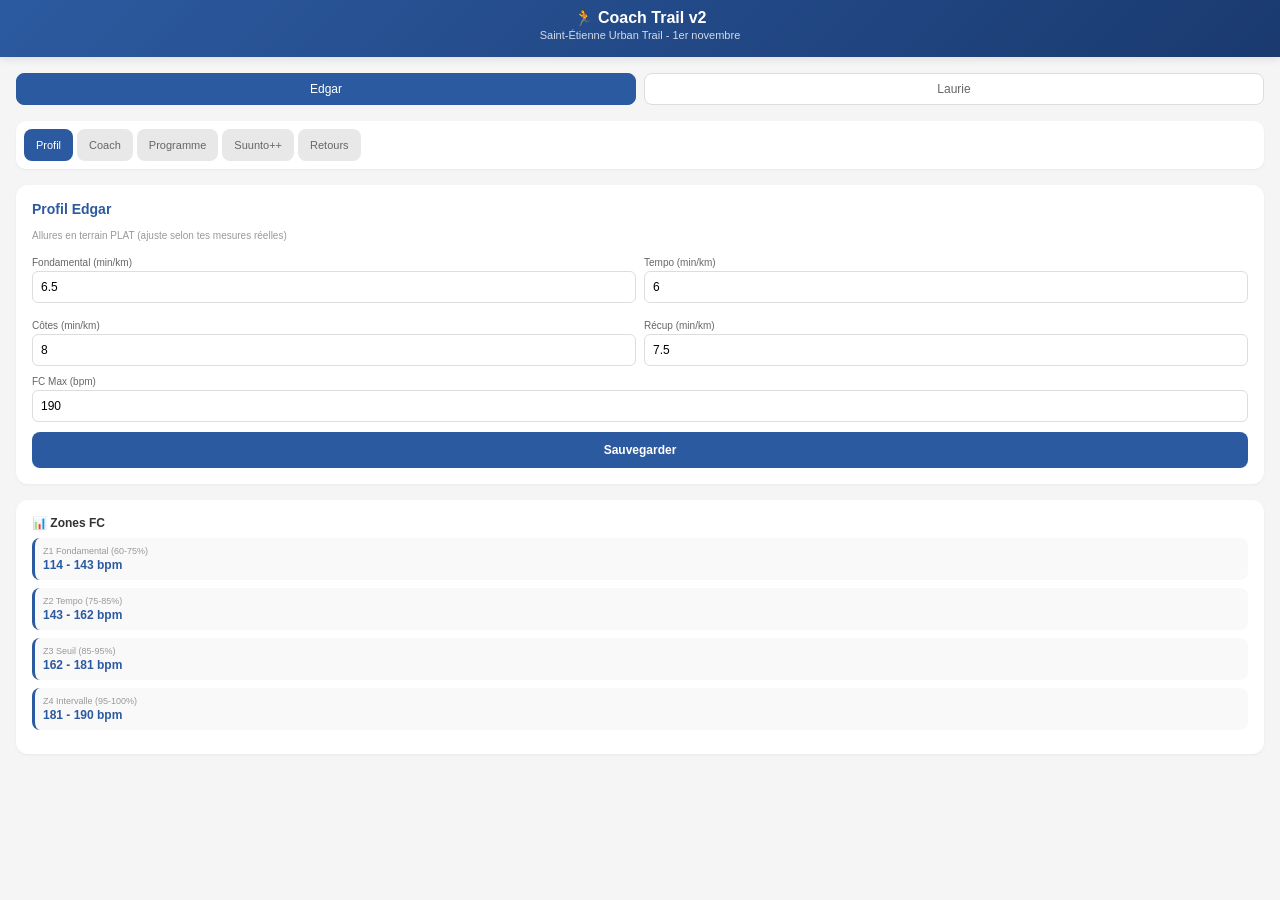
==== index.html @ 54ecd975 "Rename code to index.html" ====
<!DOCTYPE html>
<html lang="fr">
<head>
    <meta charset="UTF-8">
    <meta name="viewport" content="width=device-width, initial-scale=1.0, viewport-fit=cover, user-scalable=no">
    <meta name="apple-mobile-web-app-capable" content="yes">
    <meta name="apple-mobile-web-app-status-bar-style" content="black-translucent">
    <meta name="theme-color" content="#2c5aa0">
    <title>Coach Trail v2</title>
    <style>
        * { margin: 0; padding: 0; box-sizing: border-box; -webkit-tap-highlight-color: transparent; }
        html, body { width: 100%; height: 100vh; }
        body { 
            font-family: -apple-system, BlinkMacSystemFont, 'Segoe UI', Roboto, sans-serif;
            background: #f5f5f5;
            color: #1a1a1a;
            overflow: hidden;
            -webkit-user-select: none;
            user-select: none;
            -webkit-touch-callout: none;
            padding-top: env(safe-area-inset-top);
            padding-bottom: env(safe-area-inset-bottom);
        }

        .app-container {
            display: flex;
            flex-direction: column;
            height: 100vh;
            width: 100%;
            background: #f5f5f5;
        }

        .header {
            background: linear-gradient(135deg, #2c5aa0 0%, #1a3a70 100%);
            color: white;
            padding: 1rem;
            padding-top: calc(0.5rem + env(safe-area-inset-top));
            text-align: center;
            flex-shrink: 0;
            box-shadow: 0 2px 8px rgba(0,0,0,0.1);
        }
        .header h1 { font-size: 16px; font-weight: 600; margin-bottom: 2px; }
        .header p { font-size: 11px; opacity: 0.8; }

        .content {
            flex: 1;
            overflow-y: auto;
            -webkit-overflow-scrolling: touch;
            padding: 1rem;
            padding-bottom: 1rem;
        }

        .tabs {
            display: flex;
            gap: 4px;
            margin-bottom: 1rem;
            background: white;
            padding: 8px;
            border-radius: 10px;
            overflow-x: auto;
            -webkit-overflow-scrolling: touch;
            box-shadow: 0 1px 3px rgba(0,0,0,0.05);
        }
        .tabs::-webkit-scrollbar { display: none; }
        .tab-btn {
            flex-shrink: 0;
            padding: 6px 12px;
            border: none;
            background: #e8e8e8;
            border-radius: 8px;
            font-size: 11px;
            font-weight: 500;
            cursor: pointer;
            transition: all 0.2s;
            color: #666;
            white-space: nowrap;
            min-height: 32px;
        }
        .tab-btn.active {
            background: #2c5aa0;
            color: white;
        }

        .athlete-select {
            display: flex;
            gap: 8px;
            margin-bottom: 1rem;
        }
        .athlete-btn {
            flex: 1;
            padding: 8px;
            border: 1px solid #ddd;
            background: white;
            border-radius: 8px;
            font-size: 12px;
            font-weight: 500;
            cursor: pointer;
            color: #666;
        }
        .athlete-btn.active {
            background: #2c5aa0;
            color: white;
            border-color: #2c5aa0;
        }

        .view { display: none; }
        .view.active { display: block; }

        .card {
            background: white;
            padding: 1rem;
            border-radius: 12px;
            margin-bottom: 1rem;
            box-shadow: 0 1px 3px rgba(0,0,0,0.05);
        }
        .card h2 { font-size: 14px; font-weight: 600; margin-bottom: 0.8rem; color: #2c5aa0; }
        .card h3 { font-size: 12px; font-weight: 600; margin-bottom: 0.5rem; color: #333; }

        .form-group {
            margin-bottom: 0.6rem;
        }
        .form-group label {
            display: block;
            font-size: 10px;
            font-weight: 500;
            margin-bottom: 3px;
            color: #666;
        }
        .form-group input,
        .form-group select {
            width: 100%;
            padding: 8px;
            border: 1px solid #ddd;
            border-radius: 6px;
            font-size: 12px;
            font-family: inherit;
            -webkit-appearance: none;
            appearance: none;
        }

        .profile-grid {
            display: grid;
            grid-template-columns: 1fr 1fr;
            gap: 8px;
        }

        .btn {
            width: 100%;
            padding: 10px;
            border: none;
            border-radius: 8px;
            font-size: 12px;
            font-weight: 600;
            cursor: pointer;
            transition: all 0.2s;
            min-height: 36px;
        }
        .btn-primary {
            background: #2c5aa0;
            color: white;
        }
        .btn-secondary {
            background: white;
            color: #2c5aa0;
            border: 1px solid #ddd;
        }

        .stat-box {
            background: #f9f9f9;
            padding: 8px;
            border-radius: 8px;
            border-left: 3px solid #2c5aa0;
            margin-bottom: 8px;
        }
        .stat-label { font-size: 9px; color: #999; font-weight: 500; }
        .stat-value { font-size: 12px; color: #2c5aa0; font-weight: 600; margin-top: 2px; }

        .drop-zone {
            border: 2px dashed #2c5aa0;
            border-radius: 10px;
            padding: 1rem;
            text-align: center;
            background: #f9f9f9;
            margin-bottom: 1rem;
            cursor: pointer;
        }
        .drop-zone p { font-size: 12px; color: #666; margin: 3px 0; }

        .split-row {
            background: #f9f9f9;
            padding: 8px;
            border-radius: 6px;
            margin-bottom: 6px;
            border-left: 3px solid #2c5aa0;
            font-size: 10px;
            line-height: 1.4;
        }

        .alert {
            padding: 8px;
            border-radius: 6px;
            margin-bottom: 1rem;
            font-size: 11px;
        }
        .alert-success { background: #d4edda; color: #155724; }
        .alert-warning { background: #fff3cd; color: #856404; }
        .alert-error { background: #f8d7da; color: #721c24; }

        input[type="file"] { display: none; }

        .comparison {
            display: grid;
            grid-template-columns: 1fr 1fr;
            gap: 8px;
            margin-bottom: 1rem;
        }
        .comparison-box {
            background: #f9f9f9;
            padding: 8px;
            border-radius: 8px;
            font-size: 10px;
        }
        .comparison-label { color: #999; font-weight: 500; }
        .comparison-value { font-size: 11px; color: #2c5aa0; font-weight: 600; margin-top: 3px; }
    </style>
</head>
<body>
    <div class="app-container">
        <div class="header">
            <h1>🏃 Coach Trail v2</h1>
            <p>Saint-Étienne Urban Trail - 1er novembre</p>
        </div>

        <div class="content">
            <div class="athlete-select">
                <button class="athlete-btn active" onclick="switchAthlete('edgar')">Edgar</button>
                <button class="athlete-btn" onclick="switchAthlete('laurie')">Laurie</button>
            </div>

            <div class="tabs">
                <button class="tab-btn active" onclick="switchView('profil')">Profil</button>
                <button class="tab-btn" onclick="switchView('coach')">Coach</button>
                <button class="tab-btn" onclick="switchView('program')">Programme</button>
                <button class="tab-btn" onclick="switchView('suunto')">Suunto++</button>
                <button class="tab-btn" onclick="switchView('retours')">Retours</button>
            </div>

            <!-- PROFIL -->
            <div id="profil" class="view active">
                <div class="card">
                    <h2 id="profileTitle">Profil Edgar</h2>
                    <p style="font-size:10px; color:#999; margin-bottom:1rem;">Allures en terrain PLAT (ajuste selon tes mesures réelles)</p>
                    
                    <div class="profile-grid">
                        <div class="form-group">
                            <label>Fondamental (min/km)</label>
                            <input type="number" id="pFondamental" step="0.1" placeholder="6:30">
                        </div>
                        <div class="form-group">
                            <label>Tempo (min/km)</label>
                            <input type="number" id="pTempo" step="0.1" placeholder="6:00">
                        </div>
                        <div class="form-group">
                            <label>Côtes (min/km)</label>
                            <input type="number" id="pCotes" step="0.1" placeholder="8:00">
                        </div>
                        <div class="form-group">
                            <label>Récup (min/km)</label>
                            <input type="number" id="pRecup" step="0.1" placeholder="7:30">
                        </div>
                    </div>

                    <div id="profileLaurieExtra" style="display:none;">
                        <div class="form-group">
                            <label>Natation (km/h)</label>
                            <input type="number" id="pNatation" step="0.1" placeholder="2">
                        </div>
                    </div>

                    <div class="form-group">
                        <label>FC Max (bpm)</label>
                        <input type="number" id="pFCMax" placeholder="190">
                    </div>

                    <button class="btn btn-primary" onclick="saveProfile()">Sauvegarder</button>
                </div>

                <div class="card" id="profileStats"></div>
            </div>

            <!-- COACH -->
            <div id="coach" class="view">
                <div class="card" id="coachContent"></div>
            </div>

            <!-- PROGRAMME -->
            <div id="program" class="view">
                <div class="card">
                    <div style="display:flex; gap:8px; justify-content:space-between; align-items:center; margin-bottom:1rem;">
                        <button class="btn btn-secondary" onclick="prevWeek()" style="flex:0.3;">◀</button>
                        <div style="font-size:13px; font-weight:600; color:#2c5aa0;">Semaine <span id="weekNum">1</span></div>
                        <button class="btn btn-secondary" onclick="nextWeek()" style="flex:0.3;">▶</button>
                    </div>
                    <div id="programContent"></div>
                </div>
            </div>

            <!-- SUUNTO++ -->
            <div id="suunto" class="view">
                <div class="card">
                    <h2>📱 Analyseur Suunto++</h2>
                    
                    <div class="drop-zone" id="dropZone" onclick="document.getElementById('fileInput').click()">
                        <p><strong>📁 Glisse ton JSON Suunto</strong></p>
                        <p style="font-size:10px;">ou clique pour sélectionner</p>
                    </div>
                    <input type="file" id="fileInput" accept=".json">

                    <div id="suuntoAlert"></div>
                    <div id="suuntoResult" style="display:none;">
                        <div id="suuntoComparison"></div>
                        <div id="suuntoSplits"></div>
                        <div id="suuntoAlerts"></div>
                    </div>
                </div>
            </div>

            <!-- RETOURS -->
            <div id="retours" class="view">
                <div class="card">
                    <h2>Ajouter retour</h2>
                    
                    <div class="form-group">
                        <label>Date</label>
                        <input type="date" id="fbDate">
                    </div>

                    <div class="form-group">
                        <label>Type de séance</label>
                        <select id="fbType">
                            <option value="">Sélectionner...</option>
                            <option value="Fondamental">Fondamental</option>
                            <option value="Tempo">Tempo</option>
                            <option value="Côtes">Côtes</option>
                            <option value="Récup">Récupération</option>
                            <option value="Longue sortie">Longue sortie</option>
                            <option value="Natation">Natation</option>
                        </select>
                    </div>

                    <div class="profile-grid">
                        <div class="form-group">
                            <label>Distance (km)</label>
                            <input type="number" id="fbDistance" step="0.1">
                        </div>
                        <div class="form-group">
                            <label>Temps (min)</label>
                            <input type="number" id="fbTime">
                        </div>
                    </div>

                    <div class="profile-grid">
                        <div class="form-group">
                            <label>FC moy (bpm)</label>
                            <input type="number" id="fbFC">
                        </div>
                        <div class="form-group">
                            <label>Ressenti</label>
                            <select id="fbFeeling">
                                <option value="Excellent">Excellent</option>
                                <option value="Bon" selected>Bon</option>
                                <option value="OK">OK</option>
                                <option value="Fatigué">Fatigué</option>
                            </select>
                        </div>
                    </div>

                    <div class="form-group">
                        <label>Notes</label>
                        <input type="text" id="fbNotes" placeholder="Douleurs, observations...">
                    </div>

                    <button class="btn btn-primary" onclick="saveFeedback()">Soumettre</button>
                </div>

                <div class="card">
                    <h2>Historique</h2>
                    <div id="retoursList"></div>
                </div>
            </div>
        </div>
    </div>

    <script>
        let currentAthlete = 'edgar';
        let currentWeek = 1;
        let profiles = {
            edgar: { fondamental: 6.5, tempo: 6.0, cotes: 8.0, recup: 7.5, fcMax: 190 },
            laurie: { fondamental: 8.0, tempo: 7.5, cotes: 9.5, recup: 8.5, natation: 2, fcMax: 185 }
        };
        let suuntoData = null;
        let allFeedback = [];

        const programs = {
            edgar: {
                1: {lundi: 'Tempo + Intervalle - 10-14 km', mercredi: 'Côtes + Renfo - 900-1200m D+', jeudi: 'Récup - 8-10 km', dimanche: 'Longue sortie - 15 km'},
                2: {lundi: 'Tempo + Intervalle - 10.5 km', mercredi: 'Côtes + Renfo - 900-1300m D+', jeudi: 'Récup - 8-10 km', dimanche: 'Longue sortie - 17 km'},
                3: {lundi: 'Tempo + Intervalle - 11 km', mercredi: 'Côtes + Renfo - 1000-1400m D+', jeudi: 'Récup - 8-10 km', dimanche: 'Longue sortie - 18-19 km'},
                4: {lundi: 'Tempo Seuil - 11 km', mercredi: 'Côtes + Renfo - 1200-1500m D+', jeudi: 'Récup - 9-11 km', dimanche: 'Longue sortie - 20 km'},
                5: {lundi: 'Tempo Seuil - 11.5 km', mercredi: 'Côtes + Renfo - 1300-1600m D+', jeudi: 'Récup - 9-11 km', dimanche: 'Longue sortie - 21-22 km'},
                6: {lundi: 'Tempo Seuil - 12 km', mercredi: 'Côtes + Renfo - 1400-1700m D+', jeudi: 'Récup - 9-11 km', dimanche: '🔑 LONGUE SORTIE - 24-26 km (test nutrition)'},
                7: {lundi: 'Tempo Modéré - 11 km', mercredi: 'Côtes Courtes - 900-1100m D+', jeudi: 'Récup - 8-10 km', dimanche: 'Longue sortie - 25-26 km'},
                8: {lundi: 'Petit Tempo - 8 km', mercredi: 'Côtes Courtes - 600-800m D+', jeudi: 'OFF', vendredi: 'VOYAGE à Saint-Étienne'},
                9: {jour1: 'REPOS', jour2: 'Marche 30 min facile', jour3: 'REPOS', dimanche: '10 km facile'},
                10: {lundi: 'Petit Fartlek - 7 km', mercredi: 'Marche/vélo - 45 min', jeudi: 'OFF', dimanche: 'Longue sortie - 12-13 km'}
            },
            laurie: {
                1: {jour1: 'Endurance + Tempo - 8-9 km', jour2: 'Côtes + Renfo - 600-800m D+', jour3: 'Natation - 30-35 min', dimanche: 'Longue sortie - 12 km'},
                2: {jour1: 'Endurance + Tempo - 9 km', jour2: 'Côtes + Renfo - 700-900m D+', jour3: 'Natation - 30-35 min', dimanche: 'Longue sortie - 13-14 km'},
                3: {jour1: 'Endurance + Tempo - 9.5 km', jour2: 'Côtes + Renfo - 800-1000m D+', jour3: 'Natation - 30-35 min', dimanche: 'Longue sortie - 15 km'},
                4: {jour1: 'Endurance Soutenue - 10 km', jour2: 'Côtes + Renfo - 900-1100m D+', jour3: 'Natation - 35-40 min', dimanche: 'Longue sortie - 17 km'},
                5: {jour1: 'Tempo Modéré - 10 km', jour2: 'Côtes + Renfo - 1000-1200m D+', jour3: 'Natation - 35-40 min', dimanche: 'Longue sortie - 18-19 km'},
                6: {jour1: 'Tempo Soutenu - 10.5 km', jour2: 'Côtes + Renfo - 1100-1300m D+', jour3: 'Natation - 40 min', dimanche: '🔑 LONGUE SORTIE - 20-21 km (test nutrition)'},
                7: {jour1: 'Tempo Léger - 9 km', jour2: 'Côtes Courtes - 700-900m D+', jour3: 'Natation - 30-35 min', dimanche: 'Longue sortie - 21 km'},
                8: {jour1: 'Petit Tempo - 7 km', jour2: 'Côtes Courtes - 500-700m D+', jour3: 'OFF', vendredi: 'VOYAGE à Saint-Étienne'},
                9: {jour1: 'REPOS', jour2: 'Marche 30 min ou natation', jour3: 'REPOS', dimanche: '8 km facile'},
                10: {jour1: 'Fartlek - 6-7 km', jour2: 'Natation/marche - 35-40 min', jour3: 'OFF', dimanche: 'Longue sortie - 11-12 km'}
            }
        };

        loadProfiles();
        loadFeedback();
        setupDropZone();
        updateDisplay();

        function switchAthlete(athlete) {
            currentAthlete = athlete;
            document.querySelectorAll('.athlete-btn').forEach((btn, i) => {
                btn.classList.toggle('active', (i === 0 && athlete === 'edgar') || (i === 1 && athlete === 'laurie'));
            });
            updateDisplay();
        }

        function switchView(view) {
            document.querySelectorAll('.view').forEach(v => v.classList.remove('active'));
            document.getElementById(view).classList.add('active');
            document.querySelectorAll('.tab-btn').forEach((btn, i) => {
                const views = ['profil', 'coach', 'program', 'suunto', 'retours'];
                btn.classList.toggle('active', views[i] === view);
            });
            if (view === 'program') updateProgram();
            if (view === 'retours') loadFeedback();
        }

        function updateDisplay() {
            const profile = profiles[currentAthlete];
            document.getElementById('profileTitle').textContent = `Profil ${currentAthlete === 'edgar' ? 'Edgar' : 'Laurie'}`;
            
            document.getElementById('pFondamental').value = profile.fondamental;
            document.getElementById('pTempo').value = profile.tempo;
            document.getElementById('pCotes').value = profile.cotes;
            document.getElementById('pRecup').value = profile.recup;
            document.getElementById('pFCMax').value = profile.fcMax;
            
            if (currentAthlete === 'laurie') {
                document.getElementById('profileLaurieExtra').style.display = 'block';
                document.getElementById('pNatation').value = profile.natation;
            } else {
                document.getElementById('profileLaurieExtra').style.display = 'none';
            }

            updateProfileStats();
            updateCoachDisplay();
            currentWeek = 1;
            updateProgram();
            loadFeedback();
        }

        function updateProfileStats() {
            const p = profiles[currentAthlete];
            let html = `<h3>📊 Zones FC</h3>`;
            const fcMax = p.fcMax;
            html += `
                <div class="stat-box">
                    <div class="stat-label">Z1 Fondamental (60-75%)</div>
                    <div class="stat-value">${Math.round(fcMax*0.6)} - ${Math.round(fcMax*0.75)} bpm</div>
                </div>
                <div class="stat-box">
                    <div class="stat-label">Z2 Tempo (75-85%)</div>
                    <div class="stat-value">${Math.round(fcMax*0.75)} - ${Math.round(fcMax*0.85)} bpm</div>
                </div>
                <div class="stat-box">
                    <div class="stat-label">Z3 Seuil (85-95%)</div>
                    <div class="stat-value">${Math.round(fcMax*0.85)} - ${Math.round(fcMax*0.95)} bpm</div>
                </div>
                <div class="stat-box">
                    <div class="stat-label">Z4 Intervalle (95-100%)</div>
                    <div class="stat-value">${Math.round(fcMax*0.95)} - ${fcMax} bpm</div>
                </div>
            `;
            document.getElementById('profileStats').innerHTML = html;
        }

        function updateCoachDisplay() {
            const names = { edgar: 'Edgar', laurie: 'Laurie' };
            const objectives = {
                edgar: { short: '42 km - 1er nov', long: '60 km montagne - Été 2027' },
                laurie: { short: '20 km - 1er nov', long: '40 km - Été 2027' }
            };
            
            const obj = objectives[currentAthlete];
            let html = `
                <h2>${names[currentAthlete]}</h2>
                <div class="stat-box">
                    <div class="stat-label">Objectif court terme</div>
                    <div class="stat-value">${obj.short}</div>
                </div>
                <div class="stat-box">
                    <div class="stat-label">Objectif long terme</div>
                    <div class="stat-value">${obj.long}</div>
                </div>
            `;
            document.getElementById('coachContent').innerHTML = html;
        }

        function saveProfile() {
            const p = profiles[currentAthlete];
            p.fondamental = parseFloat(document.getElementById('pFondamental').value) || p.fondamental;
            p.tempo = parseFloat(document.getElementById('pTempo').value) || p.tempo;
            p.cotes = parseFloat(document.getElementById('pCotes').value) || p.cotes;
            p.recup = parseFloat(document.getElementById('pRecup').value) || p.recup;
            p.fcMax = parseInt(document.getElementById('pFCMax').value) || p.fcMax;
            if (currentAthlete === 'laurie') {
                p.natation = parseFloat(document.getElementById('pNatation').value) || p.natation;
            }
            
            localStorage.setItem('coach_profiles', JSON.stringify(profiles));
            updateProfileStats();
            showAlert('✅ Profil sauvegardé!');
        }

        function loadProfiles() {
            const stored = localStorage.getItem('coach_profiles');
            if (stored) {
                profiles = JSON.parse(stored);
            } else {
                localStorage.setItem('coach_profiles', JSON.stringify(profiles));
            }
        }

        function setupDropZone() {
            const dropZone = document.getElementById('dropZone');
            dropZone.addEventListener('dragover', (e) => { e.preventDefault(); dropZone.classList.add('active'); });
            dropZone.addEventListener('dragleave', () => dropZone.classList.remove('active'));
            dropZone.addEventListener('drop', (e) => {
                e.preventDefault();
                dropZone.classList.remove('active');
                if (e.dataTransfer.files.length) parseSuunto(e.dataTransfer.files[0]);
            });
            document.getElementById('fileInput').addEventListener('change', (e) => {
                if (e.target.files.length) parseSuunto(e.target.files[0]);
            });
        }

        function parseSuunto(file) {
            const reader = new FileReader();
            reader.onload = (e) => {
                try {
                    const data = JSON.parse(e.target.result);
                    const header = data.DeviceLog?.Header;
                    if (!header) throw new Error('Format invalide');
                    
                    suuntoData = {
                        date: new Date(header.DateTime).toLocaleDateString('fr-FR'),
                        distance: (header.Distance / 1000).toFixed(2),
                        ascent: header.Ascent || 0,
                        descent: header.Descent ? header.Descent.toFixed(0) : 0,
                        duration: header.Duration || 0,
                        hrAvg: header.HR?.Avg ? Math.round(header.HR.Avg) : '-',
                        hrMax: header.HR?.Max ? Math.round(header.HR.Max) : '-',
                        speedAvg: header.Speed?.Avg ? (header.Speed.Avg * 3.6).toFixed(2) : '-',
                        windows: data.DeviceLog?.Samples || []
                    };

                    displaySuuntoAnalysis();
                } catch (err) {
                    document.getElementById('suuntoAlert').innerHTML = `<div class="alert alert-error">❌ ${err.message}</div>`;
                }
            };
            reader.readAsText(file);
        }

        function displaySuuntoAnalysis() {
            const profile = profiles[currentAthlete];
            const data = suuntoData;
            
            // Comparaison réalisé vs prévu
            const realPace = (data.duration / 60) / parseFloat(data.distance);
            let compHtml = `<h3>📊 Analyse</h3><div class="comparison">
                <div class="comparison-box">
                    <div class="comparison-label">Distance</div>
                    <div class="comparison-value">${data.distance} km</div>
                </div>
                <div class="comparison-box">
                    <div class="comparison-label">D+ / D-</div>
                    <div class="comparison-value">${data.ascent}m / ${data.descent}m</div>
                </div>
                <div class="comparison-box">
                    <div class="comparison-label">Durée</div>
                    <div class="comparison-value">${Math.round(data.duration/60)} min</div>
                </div>
                <div class="comparison-box">
                    <div class="comparison-label">Allure moy</div>
                    <div class="comparison-value">${realPace.toFixed(2)}'${Math.round((realPace % 1) * 60)}</div>
                </div>
                <div class="comparison-box">
                    <div class="comparison-label">HR moy</div>
                    <div class="comparison-value">${data.hrAvg} bpm</div>
                </div>
                <div class="comparison-box">
                    <div class="comparison-label">HR max</div>
                    <div class="comparison-value">${data.hrMax} bpm</div>
                </div>
            </div>`;

            document.getElementById('suuntoComparison').innerHTML = compHtml;

            // Splits par km
            let splitsHtml = `<h3>📍 Splits par km</h3>`;
            
            // Parser les Windows (segments AutoLap)
            const windows = data.windows.filter(w => w.Window && w.Window.Type === 'Autolap');
            windows.forEach((w, idx) => {
                const win = w.Window;
                const dist = (win.Distance / 1000).toFixed(2);
                const dur = Math.round(win.Duration / 60);
                const ascent = win.Ascent || 0;
                const descent = win.Descent || 0;
                const pace = dur / parseFloat(dist);
                const hr = win.HR[0]?.Avg ? Math.round(win.HR[0].Avg) : '-';
                const speed = win.Speed[0]?.Avg ? (win.Speed[0].Avg * 3.6).toFixed(2) : '-';

                splitsHtml += `
                    <div class="split-row">
                        <strong>Km ${idx + 1}:</strong> ${dist}km | ${dur}min | ${pace.toFixed(2)}'${Math.round((pace % 1) * 60)} | D+${ascent}m | HR ${hr}bpm
                    </div>
                `;
            });

            document.getElementById('suuntoSplits').innerHTML = splitsHtml;

            // Alertes intelligentes
            let alertsHtml = `<h3>⚠️ Alertes</h3>`;
            let hasAlerts = false;

            const tempoAllure = profile.tempo;
            if (realPace > tempoAllure * 1.15) {
                alertsHtml += `<div class="alert alert-warning">📉 Allure 15%+ plus lente que Tempo prévu (${realPace.toFixed(2)} vs ${tempoAllure})</div>`;
                hasAlerts = true;
            }

            if (data.hrAvg > profile.fcMax * 0.95) {
                alertsHtml += `<div class="alert alert-warning">❤️ FC très élevée: ${data.hrAvg}bpm (zone anaérobie)</div>`;
                hasAlerts = true;
            }

            if (!hasAlerts) {
                alertsHtml += `<div class="alert alert-success">✅ Séance bien équilibrée!</div>`;
            }

            document.getElementById('suuntoAlerts').innerHTML = alertsHtml;
            document.getElementById('suuntoResult').style.display = 'block';
        }

        function updateProgram() {
            const weekData = programs[currentAthlete][currentWeek];
            document.getElementById('weekNum').textContent = currentWeek;
            let html = '';
            for (const [day, content] of Object.entries(weekData)) {
                html += `<div class="stat-box"><strong>${day}:</strong> ${content}</div>`;
            }
            document.getElementById('programContent').innerHTML = html;
        }

        function nextWeek() {
            if (currentWeek < 10) { 
                currentWeek++;
                updateProgram();
            }
        }

        function prevWeek() {
            if (currentWeek > 1) { 
                currentWeek--;
                updateProgram();
            }
        }

        function saveFeedback() {
            const date = document.getElementById('fbDate').value;
            const type = document.getElementById('fbType').value;
            const distance = document.getElementById('fbDistance').value;
            
            if (!date || !type || !distance) {
                showAlert('⚠️ Remplis Date, Type et Distance');
                return;
            }
            
            const feedback = {
                date, type, distance,
                time: document.getElementById('fbTime').value,
                fc: document.getElementById('fbFC').value,
                feeling: document.getElementById('fbFeeling').value,
                notes: document.getElementById('fbNotes').value,
                athlete: currentAthlete,
                id: Date.now()
            };
            
            allFeedback.push(feedback);
            localStorage.setItem('coach_retours', JSON.stringify(allFeedback));
            showAlert('✅ Retour sauvegardé!');
            
            document.getElementById('fbDate').value = '';
            document.getElementById('fbType').value = '';
            document.getElementById('fbDistance').value = '';
            document.getElementById('fbTime').value = '';
            document.getElementById('fbFC').value = '';
            document.getElementById('fbNotes').value = '';
            document.getElementById('fbFeeling').value = 'Bon';
            
            loadFeedback();
        }

        function loadFeedback() {
            try {
                const stored = localStorage.getItem('coach_retours');
                allFeedback = stored ? JSON.parse(stored) : [];
            } catch (e) {}
            
            const athleteFeedback = allFeedback.filter(f => f.athlete === currentAthlete).reverse();
            let html = '';
            
            athleteFeedback.forEach(fb => {
                html += `
                    <div class="stat-box">
                        <div style="display:flex; justify-content:space-between; margin-bottom:4px;">
                            <strong>${fb.date} - ${fb.type}</strong>
                            <span style="background:#e8f0ff; color:#2c5aa0; padding:2px 6px; border-radius:4px; font-size:9px; font-weight:500;">${fb.feeling}</span>
                        </div>
                        <div style="font-size:10px; color:#666;">📏 ${fb.distance}km ${fb.time ? '| ⏱️ '+fb.time+'min' : ''} ${fb.fc ? '| ❤️ '+fb.fc+'bpm' : ''}</div>
                        ${fb.notes ? `<div style="font-size:9px; color:#999; margin-top:3px;">📝 ${fb.notes}</div>` : ''}
                    </div>
                `;
            });
            
            if (athleteFeedback.length === 0) {
                html = '<p style="text-align:center; color:#999; font-size:11px;">Aucun retour</p>';
            }
            
            document.getElementById('retoursList').innerHTML = html;
        }

        function showAlert(msg) {
            const div = document.createElement('div');
            div.innerHTML = msg;
            div.style.cssText = 'position:fixed; top:50%; left:50%; transform:translate(-50%,-50%); background:#2c5aa0; color:white; padding:1rem; border-radius:10px; z-index:9999; font-size:12px';
            document.body.appendChild(div);
            setTimeout(() => div.remove(), 2000);
        }
    </script>
</body>
</html>
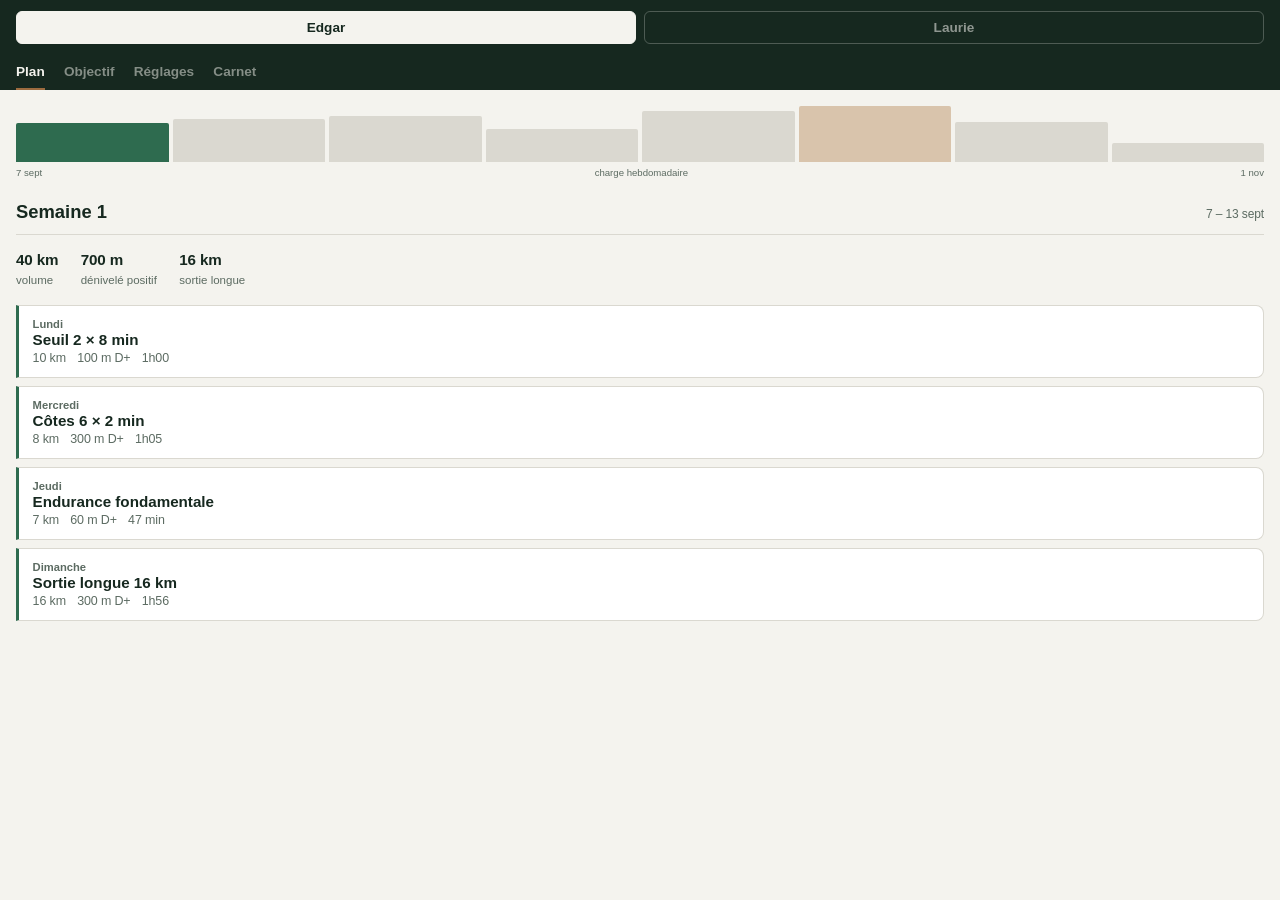
==== commit 3e207ee0: "Create index.html" ====
--- a/index.html
+++ b/index.html
@@ -1,772 +1,757 @@
 <!DOCTYPE html>
 <html lang="fr">
 <head>
-    <meta charset="UTF-8">
-    <meta name="viewport" content="width=device-width, initial-scale=1.0, viewport-fit=cover, user-scalable=no">
-    <meta name="apple-mobile-web-app-capable" content="yes">
-    <meta name="apple-mobile-web-app-status-bar-style" content="black-translucent">
-    <meta name="theme-color" content="#2c5aa0">
-    <title>Coach Trail v2</title>
-    <style>
-        * { margin: 0; padding: 0; box-sizing: border-box; -webkit-tap-highlight-color: transparent; }
-        html, body { width: 100%; height: 100vh; }
-        body { 
-            font-family: -apple-system, BlinkMacSystemFont, 'Segoe UI', Roboto, sans-serif;
-            background: #f5f5f5;
-            color: #1a1a1a;
-            overflow: hidden;
-            -webkit-user-select: none;
-            user-select: none;
-            -webkit-touch-callout: none;
-            padding-top: env(safe-area-inset-top);
-            padding-bottom: env(safe-area-inset-bottom);
-        }
-
-        .app-container {
-            display: flex;
-            flex-direction: column;
-            height: 100vh;
-            width: 100%;
-            background: #f5f5f5;
-        }
-
-        .header {
-            background: linear-gradient(135deg, #2c5aa0 0%, #1a3a70 100%);
-            color: white;
-            padding: 1rem;
-            padding-top: calc(0.5rem + env(safe-area-inset-top));
-            text-align: center;
-            flex-shrink: 0;
-            box-shadow: 0 2px 8px rgba(0,0,0,0.1);
-        }
-        .header h1 { font-size: 16px; font-weight: 600; margin-bottom: 2px; }
-        .header p { font-size: 11px; opacity: 0.8; }
-
-        .content {
-            flex: 1;
-            overflow-y: auto;
-            -webkit-overflow-scrolling: touch;
-            padding: 1rem;
-            padding-bottom: 1rem;
-        }
-
-        .tabs {
-            display: flex;
-            gap: 4px;
-            margin-bottom: 1rem;
-            background: white;
-            padding: 8px;
-            border-radius: 10px;
-            overflow-x: auto;
-            -webkit-overflow-scrolling: touch;
-            box-shadow: 0 1px 3px rgba(0,0,0,0.05);
-        }
-        .tabs::-webkit-scrollbar { display: none; }
-        .tab-btn {
-            flex-shrink: 0;
-            padding: 6px 12px;
-            border: none;
-            background: #e8e8e8;
-            border-radius: 8px;
-            font-size: 11px;
-            font-weight: 500;
-            cursor: pointer;
-            transition: all 0.2s;
-            color: #666;
-            white-space: nowrap;
-            min-height: 32px;
-        }
-        .tab-btn.active {
-            background: #2c5aa0;
-            color: white;
-        }
-
-        .athlete-select {
-            display: flex;
-            gap: 8px;
-            margin-bottom: 1rem;
-        }
-        .athlete-btn {
-            flex: 1;
-            padding: 8px;
-            border: 1px solid #ddd;
-            background: white;
-            border-radius: 8px;
-            font-size: 12px;
-            font-weight: 500;
-            cursor: pointer;
-            color: #666;
-        }
-        .athlete-btn.active {
-            background: #2c5aa0;
-            color: white;
-            border-color: #2c5aa0;
-        }
-
-        .view { display: none; }
-        .view.active { display: block; }
-
-        .card {
-            background: white;
-            padding: 1rem;
-            border-radius: 12px;
-            margin-bottom: 1rem;
-            box-shadow: 0 1px 3px rgba(0,0,0,0.05);
-        }
-        .card h2 { font-size: 14px; font-weight: 600; margin-bottom: 0.8rem; color: #2c5aa0; }
-        .card h3 { font-size: 12px; font-weight: 600; margin-bottom: 0.5rem; color: #333; }
-
-        .form-group {
-            margin-bottom: 0.6rem;
-        }
-        .form-group label {
-            display: block;
-            font-size: 10px;
-            font-weight: 500;
-            margin-bottom: 3px;
-            color: #666;
-        }
-        .form-group input,
-        .form-group select {
-            width: 100%;
-            padding: 8px;
-            border: 1px solid #ddd;
-            border-radius: 6px;
-            font-size: 12px;
-            font-family: inherit;
-            -webkit-appearance: none;
-            appearance: none;
-        }
-
-        .profile-grid {
-            display: grid;
-            grid-template-columns: 1fr 1fr;
-            gap: 8px;
-        }
-
-        .btn {
-            width: 100%;
-            padding: 10px;
-            border: none;
-            border-radius: 8px;
-            font-size: 12px;
-            font-weight: 600;
-            cursor: pointer;
-            transition: all 0.2s;
-            min-height: 36px;
-        }
-        .btn-primary {
-            background: #2c5aa0;
-            color: white;
-        }
-        .btn-secondary {
-            background: white;
-            color: #2c5aa0;
-            border: 1px solid #ddd;
-        }
-
-        .stat-box {
-            background: #f9f9f9;
-            padding: 8px;
-            border-radius: 8px;
-            border-left: 3px solid #2c5aa0;
-            margin-bottom: 8px;
-        }
-        .stat-label { font-size: 9px; color: #999; font-weight: 500; }
-        .stat-value { font-size: 12px; color: #2c5aa0; font-weight: 600; margin-top: 2px; }
-
-        .drop-zone {
-            border: 2px dashed #2c5aa0;
-            border-radius: 10px;
-            padding: 1rem;
-            text-align: center;
-            background: #f9f9f9;
-            margin-bottom: 1rem;
-            cursor: pointer;
-        }
-        .drop-zone p { font-size: 12px; color: #666; margin: 3px 0; }
-
-        .split-row {
-            background: #f9f9f9;
-            padding: 8px;
-            border-radius: 6px;
-            margin-bottom: 6px;
-            border-left: 3px solid #2c5aa0;
-            font-size: 10px;
-            line-height: 1.4;
-        }
-
-        .alert {
-            padding: 8px;
-            border-radius: 6px;
-            margin-bottom: 1rem;
-            font-size: 11px;
-        }
-        .alert-success { background: #d4edda; color: #155724; }
-        .alert-warning { background: #fff3cd; color: #856404; }
-        .alert-error { background: #f8d7da; color: #721c24; }
-
-        input[type="file"] { display: none; }
-
-        .comparison {
-            display: grid;
-            grid-template-columns: 1fr 1fr;
-            gap: 8px;
-            margin-bottom: 1rem;
-        }
-        .comparison-box {
-            background: #f9f9f9;
-            padding: 8px;
-            border-radius: 8px;
-            font-size: 10px;
-        }
-        .comparison-label { color: #999; font-weight: 500; }
-        .comparison-value { font-size: 11px; color: #2c5aa0; font-weight: 600; margin-top: 3px; }
-    </style>
+<meta charset="UTF-8">
+<meta name="viewport" content="width=device-width, initial-scale=1.0, viewport-fit=cover">
+<meta name="apple-mobile-web-app-capable" content="yes">
+<meta name="apple-mobile-web-app-status-bar-style" content="black-translucent">
+<meta name="theme-color" content="#16281F">
+<title>Coach Trail</title>
+<style>
+:root{
+  --paper:#F4F3EE;
+  --ink:#16281F;
+  --ink-soft:#5C6B62;
+  --sapin:#2E6B4F;
+  --bistre:#9C6B3F;
+  --alerte:#B03A2E;
+  --rule:#DAD8D0;
+}
+*{margin:0;padding:0;box-sizing:border-box;-webkit-tap-highlight-color:transparent}
+html,body{height:100%}
+body{
+  font-family:-apple-system,BlinkMacSystemFont,"Segoe UI",Roboto,sans-serif;
+  background:var(--paper);color:var(--ink);
+  font-size:16px;line-height:1.5;
+  overflow:hidden;
+  -webkit-font-smoothing:antialiased;
+}
+.num{font-variant-numeric:tabular-nums;letter-spacing:-0.01em}
+
+.shell{display:flex;flex-direction:column;height:100vh}
+
+header{
+  background:var(--ink);color:var(--paper);
+  padding:calc(0.7rem + env(safe-area-inset-top)) 1rem 0.7rem;
+  flex-shrink:0;
+}
+.who{display:flex;gap:0.5rem}
+.who button{
+  flex:1;padding:0.5rem;border:1px solid rgba(244,243,238,.25);
+  background:none;color:rgba(244,243,238,.55);
+  border-radius:6px;font-size:0.85rem;font-weight:600;
+  font-family:inherit;cursor:pointer;
+}
+.who button[aria-pressed="true"]{background:var(--paper);color:var(--ink);border-color:var(--paper)}
+
+nav{
+  display:flex;gap:1.2rem;padding:0 1rem;
+  background:var(--ink);flex-shrink:0;
+}
+nav button{
+  background:none;border:none;font-family:inherit;cursor:pointer;
+  color:rgba(244,243,238,.5);font-size:0.85rem;font-weight:600;
+  padding:0.55rem 0;border-bottom:2px solid transparent;
+}
+nav button[aria-selected="true"]{color:var(--paper);border-bottom-color:var(--bistre)}
+
+main{flex:1;overflow-y:auto;-webkit-overflow-scrolling:touch;padding:1rem 1rem 3rem}
+.panel{display:none}
+.panel.on{display:block}
+
+.charge{margin-bottom:1.1rem}
+.charge-bars{display:flex;align-items:flex-end;gap:4px;height:56px}
+.charge-bars button{
+  flex:1;background:var(--rule);border:none;border-radius:2px 2px 0 0;
+  cursor:pointer;padding:0;font-family:inherit;
+}
+.charge-bars button.peak{background:#D9C4AC}
+.charge-bars button[aria-current="true"]{background:var(--sapin)}
+.charge-bars button[aria-current="true"].peak{background:var(--bistre)}
+.charge-scale{
+  display:flex;justify-content:space-between;
+  font-size:0.6rem;color:var(--ink-soft);margin-top:4px;
+}
+
+.weekhead{
+  display:flex;justify-content:space-between;align-items:baseline;
+  border-bottom:1px solid var(--rule);padding-bottom:0.5rem;margin-bottom:0.9rem;
+}
+.weekhead h2{font-size:1.15rem;font-weight:700}
+.weekhead .dates{font-size:0.75rem;color:var(--ink-soft)}
+.weektotal{
+  display:flex;gap:1.4rem;font-size:0.72rem;color:var(--ink-soft);
+  margin-bottom:1rem;
+}
+.weektotal b{color:var(--ink);font-size:0.95rem;font-weight:700;display:block}
+
+.tag{
+  display:inline-block;font-size:0.65rem;font-weight:700;
+  padding:2px 7px;border-radius:3px;margin-bottom:0.6rem;
+}
+.tag.light{background:#E4E8E3;color:var(--sapin)}
+.tag.peak{background:#F0E2D2;color:var(--bistre)}
+.tag.race{background:#F5DDD9;color:var(--alerte)}
+
+.session{
+  width:100%;text-align:left;background:#fff;border:1px solid var(--rule);
+  border-left:3px solid var(--sapin);border-radius:0 8px 8px 0;
+  padding:0.75rem 0.85rem;margin-bottom:0.5rem;
+  font-family:inherit;cursor:pointer;display:block;color:inherit;
+}
+.session:active{background:#F7F9F7}
+.session.key{border-left-color:var(--bistre)}
+.session.race{border-left-color:var(--alerte)}
+.session .day{font-size:0.7rem;color:var(--ink-soft);font-weight:600}
+.session .title{font-size:0.95rem;font-weight:700;margin:1px 0 3px}
+.session .meta{font-size:0.78rem;color:var(--ink-soft)}
+.session .meta span{margin-right:0.7rem}
+
+.sheet{
+  position:fixed;inset:0;background:rgba(22,40,31,.5);
+  display:none;align-items:flex-end;z-index:50;
+}
+.sheet.on{display:flex}
+.sheet-in{
+  background:var(--paper);width:100%;max-height:88vh;overflow-y:auto;
+  border-radius:14px 14px 0 0;padding:1.1rem 1.1rem calc(2rem + env(safe-area-inset-bottom));
+}
+.sheet-top{display:flex;justify-content:space-between;align-items:flex-start;gap:1rem;margin-bottom:0.9rem}
+.sheet-top h3{font-size:1.2rem;font-weight:700;line-height:1.25}
+.sheet-top .sub{font-size:0.75rem;color:var(--ink-soft);margin-top:2px}
+.sheet-top button{
+  background:none;border:none;font-size:1.5rem;line-height:1;
+  color:var(--ink-soft);cursor:pointer;font-family:inherit;
+}
+.figs{display:grid;grid-template-columns:repeat(3,1fr);gap:1px;background:var(--rule);border:1px solid var(--rule);border-radius:8px;overflow:hidden;margin-bottom:0.9rem}
+.fig{background:#fff;padding:0.6rem 0.5rem;text-align:center}
+.fig b{display:block;font-size:1.1rem;font-weight:700}
+.fig span{font-size:0.65rem;color:var(--ink-soft)}
+.block{margin-bottom:0.8rem}
+.block h4{font-size:0.7rem;color:var(--ink-soft);font-weight:700;margin-bottom:0.25rem}
+.block p{font-size:0.9rem}
+.block ul{list-style:none;font-size:0.9rem}
+.block li{padding-left:0.9rem;position:relative;margin-bottom:0.15rem}
+.block li::before{content:"";position:absolute;left:0;top:0.65em;width:5px;height:1px;background:var(--bistre)}
+.warn{background:#F7EDE8;border-left:3px solid var(--alerte);padding:0.6rem 0.7rem;border-radius:0 6px 6px 0;font-size:0.85rem}
+
+.scen{border:1px solid var(--rule);background:#fff;border-radius:8px;padding:0.8rem;margin-bottom:0.6rem}
+.scen.pick{border-color:var(--sapin);border-width:2px}
+.scen-top{display:flex;justify-content:space-between;align-items:baseline;margin-bottom:0.25rem}
+.scen-top b{font-size:0.9rem}
+.scen-top .t{font-size:1.25rem;font-weight:700}
+.scen p{font-size:0.78rem;color:var(--ink-soft)}
+
+.chk{border-left:2px solid var(--rule);padding-left:0.9rem;margin-left:0.3rem}
+.chk-item{position:relative;padding-bottom:1rem}
+.chk-item::before{content:"";position:absolute;left:calc(-0.9rem - 5px);top:0.45em;width:8px;height:8px;border-radius:50%;background:var(--bistre)}
+.chk-item b{font-size:0.9rem}
+.chk-item p{font-size:0.8rem;color:var(--ink-soft)}
+
+label{display:block;font-size:0.7rem;color:var(--ink-soft);font-weight:600;margin-bottom:3px}
+input,select{
+  width:100%;padding:0.5rem;border:1px solid var(--rule);border-radius:6px;
+  font-size:1rem;font-family:inherit;background:#fff;color:var(--ink);
+  margin-bottom:0.6rem;-webkit-appearance:none;
+}
+.pair{display:grid;grid-template-columns:1fr 1fr;gap:0.6rem}
+button.act{
+  width:100%;padding:0.7rem;border:none;border-radius:6px;
+  background:var(--sapin);color:var(--paper);font-size:0.9rem;font-weight:700;
+  font-family:inherit;cursor:pointer;
+}
+.zrow{display:flex;justify-content:space-between;padding:0.4rem 0;border-bottom:1px solid var(--rule);font-size:0.85rem}
+.zrow span{color:var(--ink-soft)}
+h3.sec{font-size:0.95rem;font-weight:700;margin:1.2rem 0 0.6rem}
+.log{background:#fff;border:1px solid var(--rule);border-radius:6px;padding:0.6rem;margin-bottom:0.4rem;font-size:0.85rem}
+.log .meta{font-size:0.75rem;color:var(--ink-soft);margin-top:2px}
+.empty{font-size:0.85rem;color:var(--ink-soft);padding:1rem 0;text-align:center}
+.drop{
+  width:100%;display:block;text-align:left;background:#fff;
+  border:1px dashed var(--sapin);border-radius:8px;
+  padding:1rem;font-family:inherit;color:inherit;cursor:pointer;margin-bottom:1rem;
+}
+.drop.over{background:#EDF3EF}
+.drop b{display:block;font-size:0.95rem;font-weight:700}
+.drop span{font-size:0.78rem;color:var(--ink-soft)}
+.split{display:grid;grid-template-columns:2.2rem 1fr auto;gap:0.6rem;align-items:center;padding:0.35rem 0;border-bottom:1px solid var(--rule);font-size:0.82rem}
+.split .kmno{color:var(--ink-soft);font-size:0.75rem}
+.split .bar{height:6px;background:var(--rule);border-radius:3px;overflow:hidden}
+.split .bar i{display:block;height:100%;background:var(--sapin)}
+.split .bar i.slow{background:var(--bistre)}
+.split .val{text-align:right;white-space:nowrap}
+.split .val em{font-style:normal;color:var(--ink-soft);font-size:0.72rem;margin-left:0.4rem}
+.cmp{display:grid;grid-template-columns:1fr auto auto;gap:0.6rem;padding:0.4rem 0;border-bottom:1px solid var(--rule);font-size:0.85rem}
+.cmp span{color:var(--ink-soft)}
+.cmp .ok{color:var(--sapin);font-weight:700}
+.cmp .off{color:var(--bistre);font-weight:700}
+.opt{
+  display:block;text-align:left;background:#fff;border:1px solid var(--rule);
+  border-radius:8px;padding:0.6rem;font-family:inherit;color:inherit;cursor:pointer;
+  margin-bottom:0.6rem;
+}
+.opt.on{border-color:var(--sapin);border-width:2px;padding:calc(0.6rem - 1px)}
+.opt b{display:block;font-size:0.9rem;font-weight:700}
+.opt span{font-size:0.72rem;color:var(--ink-soft)}
+.toast{
+  position:fixed;bottom:calc(1.5rem + env(safe-area-inset-bottom));left:50%;
+  transform:translateX(-50%);background:var(--ink);color:var(--paper);
+  padding:0.6rem 1.1rem;border-radius:6px;font-size:0.85rem;z-index:99;
+}
+:focus-visible{outline:2px solid var(--bistre);outline-offset:2px}
+</style>
 </head>
 <body>
-    <div class="app-container">
-        <div class="header">
-            <h1>🏃 Coach Trail v2</h1>
-            <p>Saint-Étienne Urban Trail - 1er novembre</p>
-        </div>
-
-        <div class="content">
-            <div class="athlete-select">
-                <button class="athlete-btn active" onclick="switchAthlete('edgar')">Edgar</button>
-                <button class="athlete-btn" onclick="switchAthlete('laurie')">Laurie</button>
-            </div>
-
-            <div class="tabs">
-                <button class="tab-btn active" onclick="switchView('profil')">Profil</button>
-                <button class="tab-btn" onclick="switchView('coach')">Coach</button>
-                <button class="tab-btn" onclick="switchView('program')">Programme</button>
-                <button class="tab-btn" onclick="switchView('suunto')">Suunto++</button>
-                <button class="tab-btn" onclick="switchView('retours')">Retours</button>
-            </div>
-
-            <!-- PROFIL -->
-            <div id="profil" class="view active">
-                <div class="card">
-                    <h2 id="profileTitle">Profil Edgar</h2>
-                    <p style="font-size:10px; color:#999; margin-bottom:1rem;">Allures en terrain PLAT (ajuste selon tes mesures réelles)</p>
-                    
-                    <div class="profile-grid">
-                        <div class="form-group">
-                            <label>Fondamental (min/km)</label>
-                            <input type="number" id="pFondamental" step="0.1" placeholder="6:30">
-                        </div>
-                        <div class="form-group">
-                            <label>Tempo (min/km)</label>
-                            <input type="number" id="pTempo" step="0.1" placeholder="6:00">
-                        </div>
-                        <div class="form-group">
-                            <label>Côtes (min/km)</label>
-                            <input type="number" id="pCotes" step="0.1" placeholder="8:00">
-                        </div>
-                        <div class="form-group">
-                            <label>Récup (min/km)</label>
-                            <input type="number" id="pRecup" step="0.1" placeholder="7:30">
-                        </div>
-                    </div>
-
-                    <div id="profileLaurieExtra" style="display:none;">
-                        <div class="form-group">
-                            <label>Natation (km/h)</label>
-                            <input type="number" id="pNatation" step="0.1" placeholder="2">
-                        </div>
-                    </div>
-
-                    <div class="form-group">
-                        <label>FC Max (bpm)</label>
-                        <input type="number" id="pFCMax" placeholder="190">
-                    </div>
-
-                    <button class="btn btn-primary" onclick="saveProfile()">Sauvegarder</button>
-                </div>
-
-                <div class="card" id="profileStats"></div>
-            </div>
-
-            <!-- COACH -->
-            <div id="coach" class="view">
-                <div class="card" id="coachContent"></div>
-            </div>
-
-            <!-- PROGRAMME -->
-            <div id="program" class="view">
-                <div class="card">
-                    <div style="display:flex; gap:8px; justify-content:space-between; align-items:center; margin-bottom:1rem;">
-                        <button class="btn btn-secondary" onclick="prevWeek()" style="flex:0.3;">◀</button>
-                        <div style="font-size:13px; font-weight:600; color:#2c5aa0;">Semaine <span id="weekNum">1</span></div>
-                        <button class="btn btn-secondary" onclick="nextWeek()" style="flex:0.3;">▶</button>
-                    </div>
-                    <div id="programContent"></div>
-                </div>
-            </div>
-
-            <!-- SUUNTO++ -->
-            <div id="suunto" class="view">
-                <div class="card">
-                    <h2>📱 Analyseur Suunto++</h2>
-                    
-                    <div class="drop-zone" id="dropZone" onclick="document.getElementById('fileInput').click()">
-                        <p><strong>📁 Glisse ton JSON Suunto</strong></p>
-                        <p style="font-size:10px;">ou clique pour sélectionner</p>
-                    </div>
-                    <input type="file" id="fileInput" accept=".json">
-
-                    <div id="suuntoAlert"></div>
-                    <div id="suuntoResult" style="display:none;">
-                        <div id="suuntoComparison"></div>
-                        <div id="suuntoSplits"></div>
-                        <div id="suuntoAlerts"></div>
-                    </div>
-                </div>
-            </div>
-
-            <!-- RETOURS -->
-            <div id="retours" class="view">
-                <div class="card">
-                    <h2>Ajouter retour</h2>
-                    
-                    <div class="form-group">
-                        <label>Date</label>
-                        <input type="date" id="fbDate">
-                    </div>
-
-                    <div class="form-group">
-                        <label>Type de séance</label>
-                        <select id="fbType">
-                            <option value="">Sélectionner...</option>
-                            <option value="Fondamental">Fondamental</option>
-                            <option value="Tempo">Tempo</option>
-                            <option value="Côtes">Côtes</option>
-                            <option value="Récup">Récupération</option>
-                            <option value="Longue sortie">Longue sortie</option>
-                            <option value="Natation">Natation</option>
-                        </select>
-                    </div>
-
-                    <div class="profile-grid">
-                        <div class="form-group">
-                            <label>Distance (km)</label>
-                            <input type="number" id="fbDistance" step="0.1">
-                        </div>
-                        <div class="form-group">
-                            <label>Temps (min)</label>
-                            <input type="number" id="fbTime">
-                        </div>
-                    </div>
-
-                    <div class="profile-grid">
-                        <div class="form-group">
-                            <label>FC moy (bpm)</label>
-                            <input type="number" id="fbFC">
-                        </div>
-                        <div class="form-group">
-                            <label>Ressenti</label>
-                            <select id="fbFeeling">
-                                <option value="Excellent">Excellent</option>
-                                <option value="Bon" selected>Bon</option>
-                                <option value="OK">OK</option>
-                                <option value="Fatigué">Fatigué</option>
-                            </select>
-                        </div>
-                    </div>
-
-                    <div class="form-group">
-                        <label>Notes</label>
-                        <input type="text" id="fbNotes" placeholder="Douleurs, observations...">
-                    </div>
-
-                    <button class="btn btn-primary" onclick="saveFeedback()">Soumettre</button>
-                </div>
-
-                <div class="card">
-                    <h2>Historique</h2>
-                    <div id="retoursList"></div>
-                </div>
-            </div>
-        </div>
+<div class="shell">
+  <header>
+    <div class="who">
+      <button onclick="setAth('edgar')" aria-pressed="true" id="wE">Edgar</button>
+      <button onclick="setAth('laurie')" aria-pressed="false" id="wL">Laurie</button>
     </div>
-
-    <script>
-        let currentAthlete = 'edgar';
-        let currentWeek = 1;
-        let profiles = {
-            edgar: { fondamental: 6.5, tempo: 6.0, cotes: 8.0, recup: 7.5, fcMax: 190 },
-            laurie: { fondamental: 8.0, tempo: 7.5, cotes: 9.5, recup: 8.5, natation: 2, fcMax: 185 }
-        };
-        let suuntoData = null;
-        let allFeedback = [];
-
-        const programs = {
-            edgar: {
-                1: {lundi: 'Tempo + Intervalle - 10-14 km', mercredi: 'Côtes + Renfo - 900-1200m D+', jeudi: 'Récup - 8-10 km', dimanche: 'Longue sortie - 15 km'},
-                2: {lundi: 'Tempo + Intervalle - 10.5 km', mercredi: 'Côtes + Renfo - 900-1300m D+', jeudi: 'Récup - 8-10 km', dimanche: 'Longue sortie - 17 km'},
-                3: {lundi: 'Tempo + Intervalle - 11 km', mercredi: 'Côtes + Renfo - 1000-1400m D+', jeudi: 'Récup - 8-10 km', dimanche: 'Longue sortie - 18-19 km'},
-                4: {lundi: 'Tempo Seuil - 11 km', mercredi: 'Côtes + Renfo - 1200-1500m D+', jeudi: 'Récup - 9-11 km', dimanche: 'Longue sortie - 20 km'},
-                5: {lundi: 'Tempo Seuil - 11.5 km', mercredi: 'Côtes + Renfo - 1300-1600m D+', jeudi: 'Récup - 9-11 km', dimanche: 'Longue sortie - 21-22 km'},
-                6: {lundi: 'Tempo Seuil - 12 km', mercredi: 'Côtes + Renfo - 1400-1700m D+', jeudi: 'Récup - 9-11 km', dimanche: '🔑 LONGUE SORTIE - 24-26 km (test nutrition)'},
-                7: {lundi: 'Tempo Modéré - 11 km', mercredi: 'Côtes Courtes - 900-1100m D+', jeudi: 'Récup - 8-10 km', dimanche: 'Longue sortie - 25-26 km'},
-                8: {lundi: 'Petit Tempo - 8 km', mercredi: 'Côtes Courtes - 600-800m D+', jeudi: 'OFF', vendredi: 'VOYAGE à Saint-Étienne'},
-                9: {jour1: 'REPOS', jour2: 'Marche 30 min facile', jour3: 'REPOS', dimanche: '10 km facile'},
-                10: {lundi: 'Petit Fartlek - 7 km', mercredi: 'Marche/vélo - 45 min', jeudi: 'OFF', dimanche: 'Longue sortie - 12-13 km'}
-            },
-            laurie: {
-                1: {jour1: 'Endurance + Tempo - 8-9 km', jour2: 'Côtes + Renfo - 600-800m D+', jour3: 'Natation - 30-35 min', dimanche: 'Longue sortie - 12 km'},
-                2: {jour1: 'Endurance + Tempo - 9 km', jour2: 'Côtes + Renfo - 700-900m D+', jour3: 'Natation - 30-35 min', dimanche: 'Longue sortie - 13-14 km'},
-                3: {jour1: 'Endurance + Tempo - 9.5 km', jour2: 'Côtes + Renfo - 800-1000m D+', jour3: 'Natation - 30-35 min', dimanche: 'Longue sortie - 15 km'},
-                4: {jour1: 'Endurance Soutenue - 10 km', jour2: 'Côtes + Renfo - 900-1100m D+', jour3: 'Natation - 35-40 min', dimanche: 'Longue sortie - 17 km'},
-                5: {jour1: 'Tempo Modéré - 10 km', jour2: 'Côtes + Renfo - 1000-1200m D+', jour3: 'Natation - 35-40 min', dimanche: 'Longue sortie - 18-19 km'},
-                6: {jour1: 'Tempo Soutenu - 10.5 km', jour2: 'Côtes + Renfo - 1100-1300m D+', jour3: 'Natation - 40 min', dimanche: '🔑 LONGUE SORTIE - 20-21 km (test nutrition)'},
-                7: {jour1: 'Tempo Léger - 9 km', jour2: 'Côtes Courtes - 700-900m D+', jour3: 'Natation - 30-35 min', dimanche: 'Longue sortie - 21 km'},
-                8: {jour1: 'Petit Tempo - 7 km', jour2: 'Côtes Courtes - 500-700m D+', jour3: 'OFF', vendredi: 'VOYAGE à Saint-Étienne'},
-                9: {jour1: 'REPOS', jour2: 'Marche 30 min ou natation', jour3: 'REPOS', dimanche: '8 km facile'},
-                10: {jour1: 'Fartlek - 6-7 km', jour2: 'Natation/marche - 35-40 min', jour3: 'OFF', dimanche: 'Longue sortie - 11-12 km'}
-            }
-        };
-
-        loadProfiles();
-        loadFeedback();
-        setupDropZone();
-        updateDisplay();
-
-        function switchAthlete(athlete) {
-            currentAthlete = athlete;
-            document.querySelectorAll('.athlete-btn').forEach((btn, i) => {
-                btn.classList.toggle('active', (i === 0 && athlete === 'edgar') || (i === 1 && athlete === 'laurie'));
-            });
-            updateDisplay();
-        }
-
-        function switchView(view) {
-            document.querySelectorAll('.view').forEach(v => v.classList.remove('active'));
-            document.getElementById(view).classList.add('active');
-            document.querySelectorAll('.tab-btn').forEach((btn, i) => {
-                const views = ['profil', 'coach', 'program', 'suunto', 'retours'];
-                btn.classList.toggle('active', views[i] === view);
-            });
-            if (view === 'program') updateProgram();
-            if (view === 'retours') loadFeedback();
-        }
-
-        function updateDisplay() {
-            const profile = profiles[currentAthlete];
-            document.getElementById('profileTitle').textContent = `Profil ${currentAthlete === 'edgar' ? 'Edgar' : 'Laurie'}`;
-            
-            document.getElementById('pFondamental').value = profile.fondamental;
-            document.getElementById('pTempo').value = profile.tempo;
-            document.getElementById('pCotes').value = profile.cotes;
-            document.getElementById('pRecup').value = profile.recup;
-            document.getElementById('pFCMax').value = profile.fcMax;
-            
-            if (currentAthlete === 'laurie') {
-                document.getElementById('profileLaurieExtra').style.display = 'block';
-                document.getElementById('pNatation').value = profile.natation;
-            } else {
-                document.getElementById('profileLaurieExtra').style.display = 'none';
-            }
-
-            updateProfileStats();
-            updateCoachDisplay();
-            currentWeek = 1;
-            updateProgram();
-            loadFeedback();
-        }
-
-        function updateProfileStats() {
-            const p = profiles[currentAthlete];
-            let html = `<h3>📊 Zones FC</h3>`;
-            const fcMax = p.fcMax;
-            html += `
-                <div class="stat-box">
-                    <div class="stat-label">Z1 Fondamental (60-75%)</div>
-                    <div class="stat-value">${Math.round(fcMax*0.6)} - ${Math.round(fcMax*0.75)} bpm</div>
-                </div>
-                <div class="stat-box">
-                    <div class="stat-label">Z2 Tempo (75-85%)</div>
-                    <div class="stat-value">${Math.round(fcMax*0.75)} - ${Math.round(fcMax*0.85)} bpm</div>
-                </div>
-                <div class="stat-box">
-                    <div class="stat-label">Z3 Seuil (85-95%)</div>
-                    <div class="stat-value">${Math.round(fcMax*0.85)} - ${Math.round(fcMax*0.95)} bpm</div>
-                </div>
-                <div class="stat-box">
-                    <div class="stat-label">Z4 Intervalle (95-100%)</div>
-                    <div class="stat-value">${Math.round(fcMax*0.95)} - ${fcMax} bpm</div>
-                </div>
-            `;
-            document.getElementById('profileStats').innerHTML = html;
-        }
-
-        function updateCoachDisplay() {
-            const names = { edgar: 'Edgar', laurie: 'Laurie' };
-            const objectives = {
-                edgar: { short: '42 km - 1er nov', long: '60 km montagne - Été 2027' },
-                laurie: { short: '20 km - 1er nov', long: '40 km - Été 2027' }
-            };
-            
-            const obj = objectives[currentAthlete];
-            let html = `
-                <h2>${names[currentAthlete]}</h2>
-                <div class="stat-box">
-                    <div class="stat-label">Objectif court terme</div>
-                    <div class="stat-value">${obj.short}</div>
-                </div>
-                <div class="stat-box">
-                    <div class="stat-label">Objectif long terme</div>
-                    <div class="stat-value">${obj.long}</div>
-                </div>
-            `;
-            document.getElementById('coachContent').innerHTML = html;
-        }
-
-        function saveProfile() {
-            const p = profiles[currentAthlete];
-            p.fondamental = parseFloat(document.getElementById('pFondamental').value) || p.fondamental;
-            p.tempo = parseFloat(document.getElementById('pTempo').value) || p.tempo;
-            p.cotes = parseFloat(document.getElementById('pCotes').value) || p.cotes;
-            p.recup = parseFloat(document.getElementById('pRecup').value) || p.recup;
-            p.fcMax = parseInt(document.getElementById('pFCMax').value) || p.fcMax;
-            if (currentAthlete === 'laurie') {
-                p.natation = parseFloat(document.getElementById('pNatation').value) || p.natation;
-            }
-            
-            localStorage.setItem('coach_profiles', JSON.stringify(profiles));
-            updateProfileStats();
-            showAlert('✅ Profil sauvegardé!');
-        }
-
-        function loadProfiles() {
-            const stored = localStorage.getItem('coach_profiles');
-            if (stored) {
-                profiles = JSON.parse(stored);
-            } else {
-                localStorage.setItem('coach_profiles', JSON.stringify(profiles));
-            }
-        }
-
-        function setupDropZone() {
-            const dropZone = document.getElementById('dropZone');
-            dropZone.addEventListener('dragover', (e) => { e.preventDefault(); dropZone.classList.add('active'); });
-            dropZone.addEventListener('dragleave', () => dropZone.classList.remove('active'));
-            dropZone.addEventListener('drop', (e) => {
-                e.preventDefault();
-                dropZone.classList.remove('active');
-                if (e.dataTransfer.files.length) parseSuunto(e.dataTransfer.files[0]);
-            });
-            document.getElementById('fileInput').addEventListener('change', (e) => {
-                if (e.target.files.length) parseSuunto(e.target.files[0]);
-            });
-        }
-
-        function parseSuunto(file) {
-            const reader = new FileReader();
-            reader.onload = (e) => {
-                try {
-                    const data = JSON.parse(e.target.result);
-                    const header = data.DeviceLog?.Header;
-                    if (!header) throw new Error('Format invalide');
-                    
-                    suuntoData = {
-                        date: new Date(header.DateTime).toLocaleDateString('fr-FR'),
-                        distance: (header.Distance / 1000).toFixed(2),
-                        ascent: header.Ascent || 0,
-                        descent: header.Descent ? header.Descent.toFixed(0) : 0,
-                        duration: header.Duration || 0,
-                        hrAvg: header.HR?.Avg ? Math.round(header.HR.Avg) : '-',
-                        hrMax: header.HR?.Max ? Math.round(header.HR.Max) : '-',
-                        speedAvg: header.Speed?.Avg ? (header.Speed.Avg * 3.6).toFixed(2) : '-',
-                        windows: data.DeviceLog?.Samples || []
-                    };
-
-                    displaySuuntoAnalysis();
-                } catch (err) {
-                    document.getElementById('suuntoAlert').innerHTML = `<div class="alert alert-error">❌ ${err.message}</div>`;
-                }
-            };
-            reader.readAsText(file);
-        }
-
-        function displaySuuntoAnalysis() {
-            const profile = profiles[currentAthlete];
-            const data = suuntoData;
-            
-            // Comparaison réalisé vs prévu
-            const realPace = (data.duration / 60) / parseFloat(data.distance);
-            let compHtml = `<h3>📊 Analyse</h3><div class="comparison">
-                <div class="comparison-box">
-                    <div class="comparison-label">Distance</div>
-                    <div class="comparison-value">${data.distance} km</div>
-                </div>
-                <div class="comparison-box">
-                    <div class="comparison-label">D+ / D-</div>
-                    <div class="comparison-value">${data.ascent}m / ${data.descent}m</div>
-                </div>
-                <div class="comparison-box">
-                    <div class="comparison-label">Durée</div>
-                    <div class="comparison-value">${Math.round(data.duration/60)} min</div>
-                </div>
-                <div class="comparison-box">
-                    <div class="comparison-label">Allure moy</div>
-                    <div class="comparison-value">${realPace.toFixed(2)}'${Math.round((realPace % 1) * 60)}</div>
-                </div>
-                <div class="comparison-box">
-                    <div class="comparison-label">HR moy</div>
-                    <div class="comparison-value">${data.hrAvg} bpm</div>
-                </div>
-                <div class="comparison-box">
-                    <div class="comparison-label">HR max</div>
-                    <div class="comparison-value">${data.hrMax} bpm</div>
-                </div>
-            </div>`;
-
-            document.getElementById('suuntoComparison').innerHTML = compHtml;
-
-            // Splits par km
-            let splitsHtml = `<h3>📍 Splits par km</h3>`;
-            
-            // Parser les Windows (segments AutoLap)
-            const windows = data.windows.filter(w => w.Window && w.Window.Type === 'Autolap');
-            windows.forEach((w, idx) => {
-                const win = w.Window;
-                const dist = (win.Distance / 1000).toFixed(2);
-                const dur = Math.round(win.Duration / 60);
-                const ascent = win.Ascent || 0;
-                const descent = win.Descent || 0;
-                const pace = dur / parseFloat(dist);
-                const hr = win.HR[0]?.Avg ? Math.round(win.HR[0].Avg) : '-';
-                const speed = win.Speed[0]?.Avg ? (win.Speed[0].Avg * 3.6).toFixed(2) : '-';
-
-                splitsHtml += `
-                    <div class="split-row">
-                        <strong>Km ${idx + 1}:</strong> ${dist}km | ${dur}min | ${pace.toFixed(2)}'${Math.round((pace % 1) * 60)} | D+${ascent}m | HR ${hr}bpm
-                    </div>
-                `;
-            });
-
-            document.getElementById('suuntoSplits').innerHTML = splitsHtml;
-
-            // Alertes intelligentes
-            let alertsHtml = `<h3>⚠️ Alertes</h3>`;
-            let hasAlerts = false;
-
-            const tempoAllure = profile.tempo;
-            if (realPace > tempoAllure * 1.15) {
-                alertsHtml += `<div class="alert alert-warning">📉 Allure 15%+ plus lente que Tempo prévu (${realPace.toFixed(2)} vs ${tempoAllure})</div>`;
-                hasAlerts = true;
-            }
-
-            if (data.hrAvg > profile.fcMax * 0.95) {
-                alertsHtml += `<div class="alert alert-warning">❤️ FC très élevée: ${data.hrAvg}bpm (zone anaérobie)</div>`;
-                hasAlerts = true;
-            }
-
-            if (!hasAlerts) {
-                alertsHtml += `<div class="alert alert-success">✅ Séance bien équilibrée!</div>`;
-            }
-
-            document.getElementById('suuntoAlerts').innerHTML = alertsHtml;
-            document.getElementById('suuntoResult').style.display = 'block';
-        }
-
-        function updateProgram() {
-            const weekData = programs[currentAthlete][currentWeek];
-            document.getElementById('weekNum').textContent = currentWeek;
-            let html = '';
-            for (const [day, content] of Object.entries(weekData)) {
-                html += `<div class="stat-box"><strong>${day}:</strong> ${content}</div>`;
-            }
-            document.getElementById('programContent').innerHTML = html;
-        }
-
-        function nextWeek() {
-            if (currentWeek < 10) { 
-                currentWeek++;
-                updateProgram();
-            }
-        }
-
-        function prevWeek() {
-            if (currentWeek > 1) { 
-                currentWeek--;
-                updateProgram();
-            }
-        }
-
-        function saveFeedback() {
-            const date = document.getElementById('fbDate').value;
-            const type = document.getElementById('fbType').value;
-            const distance = document.getElementById('fbDistance').value;
-            
-            if (!date || !type || !distance) {
-                showAlert('⚠️ Remplis Date, Type et Distance');
-                return;
-            }
-            
-            const feedback = {
-                date, type, distance,
-                time: document.getElementById('fbTime').value,
-                fc: document.getElementById('fbFC').value,
-                feeling: document.getElementById('fbFeeling').value,
-                notes: document.getElementById('fbNotes').value,
-                athlete: currentAthlete,
-                id: Date.now()
-            };
-            
-            allFeedback.push(feedback);
-            localStorage.setItem('coach_retours', JSON.stringify(allFeedback));
-            showAlert('✅ Retour sauvegardé!');
-            
-            document.getElementById('fbDate').value = '';
-            document.getElementById('fbType').value = '';
-            document.getElementById('fbDistance').value = '';
-            document.getElementById('fbTime').value = '';
-            document.getElementById('fbFC').value = '';
-            document.getElementById('fbNotes').value = '';
-            document.getElementById('fbFeeling').value = 'Bon';
-            
-            loadFeedback();
-        }
-
-        function loadFeedback() {
-            try {
-                const stored = localStorage.getItem('coach_retours');
-                allFeedback = stored ? JSON.parse(stored) : [];
-            } catch (e) {}
-            
-            const athleteFeedback = allFeedback.filter(f => f.athlete === currentAthlete).reverse();
-            let html = '';
-            
-            athleteFeedback.forEach(fb => {
-                html += `
-                    <div class="stat-box">
-                        <div style="display:flex; justify-content:space-between; margin-bottom:4px;">
-                            <strong>${fb.date} - ${fb.type}</strong>
-                            <span style="background:#e8f0ff; color:#2c5aa0; padding:2px 6px; border-radius:4px; font-size:9px; font-weight:500;">${fb.feeling}</span>
-                        </div>
-                        <div style="font-size:10px; color:#666;">📏 ${fb.distance}km ${fb.time ? '| ⏱️ '+fb.time+'min' : ''} ${fb.fc ? '| ❤️ '+fb.fc+'bpm' : ''}</div>
-                        ${fb.notes ? `<div style="font-size:9px; color:#999; margin-top:3px;">📝 ${fb.notes}</div>` : ''}
-                    </div>
-                `;
-            });
-            
-            if (athleteFeedback.length === 0) {
-                html = '<p style="text-align:center; color:#999; font-size:11px;">Aucun retour</p>';
-            }
-            
-            document.getElementById('retoursList').innerHTML = html;
-        }
-
-        function showAlert(msg) {
-            const div = document.createElement('div');
-            div.innerHTML = msg;
-            div.style.cssText = 'position:fixed; top:50%; left:50%; transform:translate(-50%,-50%); background:#2c5aa0; color:white; padding:1rem; border-radius:10px; z-index:9999; font-size:12px';
-            document.body.appendChild(div);
-            setTimeout(() => div.remove(), 2000);
-        }
-    </script>
+  </header>
+  <nav>
+    <button onclick="setTab('plan')" aria-selected="true" id="tPlan">Plan</button>
+    <button onclick="setTab('goal')" aria-selected="false" id="tGoal">Objectif</button>
+    <button onclick="setTab('me')" aria-selected="false" id="tMe">Réglages</button>
+    <button onclick="setTab('log')" aria-selected="false" id="tLog">Carnet</button>
+  </nav>
+
+  <main>
+    <section id="plan" class="panel on">
+      <div class="charge">
+        <div class="charge-bars" id="bars"></div>
+        <div class="charge-scale"><span>7 sept</span><span>charge hebdomadaire</span><span>1 nov</span></div>
+      </div>
+      <div class="weekhead">
+        <h2 id="wkTitle">Semaine 1</h2>
+        <div class="dates num" id="wkDates"></div>
+      </div>
+      <div id="wkTag"></div>
+      <div class="weektotal">
+        <div><b class="num" id="wkKm"></b>volume</div>
+        <div><b class="num" id="wkD"></b>dénivelé positif</div>
+        <div><b class="num" id="wkLong"></b>sortie longue</div>
+      </div>
+      <div id="sessions"></div>
+    </section>
+
+    <section id="goal" class="panel"></section>
+
+    <section id="me" class="panel">
+      <h3 class="sec">Allures de référence sur plat</h3>
+      <div class="pair">
+        <div><label for="aFond">Fondamental (min/km)</label><input type="number" step="0.1" id="aFond"></div>
+        <div><label for="aTempo">Tempo (min/km)</label><input type="number" step="0.1" id="aTempo"></div>
+        <div><label for="aSeuil">Seuil (min/km)</label><input type="number" step="0.1" id="aSeuil"></div>
+        <div><label for="aRecup">Récupération (min/km)</label><input type="number" step="0.1" id="aRecup"></div>
+      </div>
+      <label for="aFc">Fréquence cardiaque maximale (bpm)</label>
+      <input type="number" id="aFc">
+      <button class="act" onclick="saveMe()">Enregistrer les allures</button>
+      <div id="rythme"></div>
+      <div id="zones"></div>
+    </section>
+
+    <section id="log" class="panel">
+      <button class="drop" id="drop" onclick="pick.click()">
+        <b>Importer une séance Suunto</b>
+        <span>Export JSON de la montre. Touche pour choisir le fichier.</span>
+      </button>
+      <input type="file" id="pick" accept=".json,application/json" hidden>
+      <div id="suuntoOut"></div>
+
+      <h3 class="sec">Ou saisir à la main</h3>
+      <label for="lDate">Date</label><input type="date" id="lDate">
+      <label for="lType">Séance</label>
+      <select id="lType">
+        <option value="">Choisir</option>
+        <option>Seuil</option><option>Côtes</option>
+        <option>Endurance</option><option>Sortie longue</option>
+        <option>Natation</option>
+      </select>
+      <div class="pair">
+        <div><label for="lKm">Distance (km)</label><input type="number" step="0.1" id="lKm"></div>
+        <div><label for="lMin">Durée (min)</label><input type="number" id="lMin"></div>
+        <div><label for="lD">D+ (m)</label><input type="number" id="lD"></div>
+        <div><label for="lFc">FC moyenne</label><input type="number" id="lFc"></div>
+      </div>
+      <label for="lNote">Sensations, douleurs</label><input type="text" id="lNote" placeholder="Jambe gauche, fatigue, météo…">
+      <button class="act" onclick="saveLog()">Enregistrer la séance</button>
+      <h3 class="sec">Séances enregistrées</h3>
+      <div id="logList"></div>
+    </section>
+  </main>
+</div>
+
+<div class="sheet" id="sheet" onclick="if(event.target===this)closeSheet()">
+  <div class="sheet-in" id="sheetIn"></div>
+</div>
+
+<script>
+const DATES=["7 – 13 sept","14 – 20 sept","21 – 27 sept","28 sept – 4 oct","5 – 11 oct","12 – 18 oct","19 – 25 oct","26 oct – 1 nov"];
+
+const PLAN={
+edgar:{
+ vol:[40,44,48,34,53,58,42,20], dplus:[700,850,1000,600,1200,1400,900,350],
+ w:[
+ [
+  {d:"Lundi",t:"Seuil 2 × 8 min",k:10,dp:100,f:"tempo",c:["15 min d'échauffement","2 blocs de 8 min à allure tempo","3 min de trot entre les blocs","10 min de retour au calme"],w:"Première séance de qualité : reste en dessous de tes sensations, la marge se prend plus tard."},
+  {d:"Mercredi",t:"Côtes 6 × 2 min",k:8,dp:300,f:"cotes",c:["15 min d'échauffement, tes 2 km de route inclus","6 montées de 2 min en course soutenue","Descente en trottinant entre chaque","10 min de retour au calme","15 min de renforcement"],w:"Course soutenue, pas sprint. La sixième doit ressembler à la première."},
+  {d:"Jeudi",t:"Endurance fondamentale",k:7,dp:60,f:"fond",c:["45 à 60 min sur terrain roulant","Allure basse, respiration facile"],w:"Cette séance ne doit jamais être rapide. Si tu finis essoufflé, elle est ratée."},
+  {d:"Dimanche",t:"Sortie longue 16 km",k:16,dp:300,f:"fond",c:["16 km à allure fondamentale stricte","Terrain varié, aucun bloc rapide"],w:""}
+ ],[
+  {d:"Lundi",t:"Seuil 3 × 8 min",k:11,dp:100,f:"tempo",c:["15 min d'échauffement","3 blocs de 8 min à allure tempo","3 min de trot entre les blocs","10 min de retour au calme"],w:""},
+  {d:"Mercredi",t:"Côtes 7 × 2 min",k:8,dp:350,f:"cotes",c:["15 min d'échauffement","7 montées de 2 min","Descente en trottinant","10 min de retour au calme","15 min de renforcement"],w:""},
+  {d:"Jeudi",t:"Endurance fondamentale",k:7,dp:60,f:"fond",c:["45 à 60 min, allure basse"],w:""},
+  {d:"Dimanche",t:"Sortie longue 18 km",k:18,dp:400,f:"fond",c:["18 km, terrain varié","Allure fondamentale"],w:""}
+ ],[
+  {d:"Lundi",t:"Seuil 2 × 12 min",k:12,dp:120,f:"tempo",c:["15 min d'échauffement","2 blocs de 12 min à allure tempo","3 min de trot entre les blocs","10 min de retour au calme"],w:""},
+  {d:"Mercredi",t:"Côtes 8 × 2 min",k:9,dp:400,f:"cotes",c:["15 min d'échauffement","8 montées de 2 min","Descente en trottinant","10 min de retour au calme","15 min de renforcement"],w:""},
+  {d:"Jeudi",t:"Endurance fondamentale",k:7,dp:60,f:"fond",c:["45 à 60 min, allure basse"],w:""},
+  {d:"Dimanche",t:"Sortie longue 21 km",k:21,dp:500,f:"fond",c:["21 km à allure fondamentale","Premier test nutrition : une barre à 1 h, puis toutes les 40 min","400 à 500 ml de boisson par heure"],w:"Premier point de contrôle du plan. Note ton allure moyenne, ta fréquence cardiaque et l'état de la jambe gauche le lendemain.",key:true}
+ ],[
+  {d:"Lundi",t:"Seuil 2 × 8 min souple",k:8,dp:80,f:"tempo",c:["15 min d'échauffement","2 blocs de 8 min, sans forcer","10 min de retour au calme"],w:""},
+  {d:"Mercredi",t:"Côtes 5 × 2 min",k:6,dp:250,f:"cotes",c:["15 min d'échauffement","5 montées de 2 min","Descente marchée","15 min de renforcement"],w:""},
+  {d:"Jeudi",t:"Endurance fondamentale",k:6,dp:50,f:"fond",c:["45 min, allure basse"],w:""},
+  {d:"Dimanche",t:"Sortie longue 15 km",k:15,dp:300,f:"fond",c:["15 km, écoute des sensations","Aucune contrainte d'allure"],w:"Semaine allégée : résiste à l'envie d'en faire plus. C'est là que les progrès se fixent."}
+ ],[
+  {d:"Lundi",t:"Seuil 3 × 10 min",k:12,dp:120,f:"seuil",c:["15 min d'échauffement","3 blocs de 10 min à allure seuil","3 min de trot entre les blocs","10 min de retour au calme"],w:""},
+  {d:"Mercredi",t:"Côtes 6 × 3 min",k:10,dp:450,f:"cotes",c:["15 min d'échauffement","6 montées de 3 min","Descente en trottinant","10 min de retour au calme","15 min de renforcement"],w:""},
+  {d:"Jeudi",t:"Endurance fondamentale",k:8,dp:70,f:"fond",c:["50 à 60 min, allure basse"],w:""},
+  {d:"Dimanche",t:"Sortie longue 24 km",k:24,dp:600,f:"fond",c:["24 km avec bitume et escaliers","Chercher des volées d'escaliers en descente","Nutrition toutes les 40 min"],w:"Première sortie spécifique. Les escaliers en descente sont ce qui casse sur un urban trail : introduis-les ici, pas le jour J.",key:true}
+ ],[
+  {d:"Lundi",t:"Seuil 2 × 15 min",k:13,dp:120,f:"seuil",c:["15 min d'échauffement","2 blocs de 15 min à allure seuil","4 min de trot entre les blocs","10 min de retour au calme"],w:""},
+  {d:"Mercredi",t:"Côtes 8 × 3 min",k:10,dp:550,f:"cotes",c:["15 min d'échauffement","8 montées de 3 min","Descente en trottinant","10 min de retour au calme","15 min de renforcement"],w:"Séance de côtes la plus lourde du plan."},
+  {d:"Jeudi",t:"Endurance fondamentale",k:8,dp:70,f:"fond",c:["50 à 60 min, allure basse"],w:""},
+  {d:"Dimanche",t:"Répétition générale 28 km",k:28,dp:750,f:"fond",c:["28 km avec bitume et escaliers","Tenue, chaussures et sac du jour J","Nutrition complète, rien de nouveau","Départ à l'heure de la course"],w:"Séance clé de la préparation. Son chrono sert à fixer l'objectif définitif du 1er novembre.",key:true}
+ ],[
+  {d:"Lundi",t:"Tempo 20 min continu",k:10,dp:100,f:"tempo",c:["15 min d'échauffement","20 min en continu à allure tempo","10 min de retour au calme"],w:""},
+  {d:"Mercredi",t:"Côtes 6 × 2 min",k:8,dp:300,f:"cotes",c:["15 min d'échauffement","6 montées de 2 min","Descente en trottinant","15 min de renforcement"],w:""},
+  {d:"Jeudi",t:"Endurance fondamentale",k:6,dp:50,f:"fond",c:["45 min, allure basse"],w:""},
+  {d:"Dimanche",t:"Sortie longue 20 km",k:20,dp:500,f:"fond",c:["20 km dont 5 km à allure course au milieu","Reste à allure fondamentale"],w:"Dernier volume conséquent. À partir d'ici, tout va vers la fraîcheur."}
+ ],[
+  {d:"Lundi",t:"Rappel 3 × 3 min",k:7,dp:80,f:"tempo",c:["15 min d'échauffement","3 blocs de 3 min à allure course","10 min de retour au calme"],w:"Court et vif. Le but est de réveiller la foulée, pas de créer de la fatigue."},
+  {d:"Mercredi",t:"Côtes 4 × 90 s",k:5,dp:150,f:"cotes",c:["15 min d'échauffement","4 montées de 90 s","Descente marchée"],w:""},
+  {d:"Jeudi",t:"Déverrouillage",k:4,dp:20,f:"recup",c:["25 à 30 min très souple","Quelques accélérations de 20 s"],w:"Dernière sortie. Repos complet vendredi et samedi."},
+  {d:"Dimanche",t:"Saint-Étienne Urban Trail",k:42,dp:1200,f:"course",c:["42 km, 1200 m de dénivelé positif","Prise alimentaire toutes les 40 min dès la 45e","400 à 500 ml de boisson par heure","Prudence sur les 10 premiers kilomètres"],w:"Partir sur une cible trop rapide se paie au 30e kilomètre. Tiens l'allure décidée après la semaine 6.",race:true}
+ ]]
+},
+laurie:{
+ vol:[26,29,32,23,35,38,28,14], dplus:[400,480,560,350,680,800,500,200],
+ w:[
+ [
+  {d:"Jour 1",t:"Endurance + tempo",k:9,dp:100,f:"fond",c:["30 min à allure fondamentale","2 blocs de 6 min à allure tempo","10 min de retour au calme"],w:""},
+  {d:"Jour 2",t:"Côtes 5 × 90 s",k:7,dp:180,f:"cotes",c:["15 min d'échauffement","5 montées de 90 s","Descente marchée","15 min de renforcement"],w:"Descente marchée : les genoux ne travaillent pas en excentrique sur cette séance."},
+  {d:"Jour 3",t:"Natation",k:0,dp:0,f:"nat",c:["30 à 35 min en continu"],w:"Volume aérobie sans contrainte articulaire. Ce n'est pas un jour de repos."},
+  {d:"Week-end",t:"Sortie longue 10 km",k:10,dp:200,f:"fond",c:["10 km à allure fondamentale","Pentes douces en descente"],w:""}
+ ],[
+  {d:"Jour 1",t:"Endurance + tempo",k:10,dp:110,f:"fond",c:["35 min à allure fondamentale","2 blocs de 8 min à allure tempo","10 min de retour au calme"],w:""},
+  {d:"Jour 2",t:"Côtes 6 × 90 s",k:7,dp:220,f:"cotes",c:["15 min d'échauffement","6 montées de 90 s","Descente marchée","15 min de renforcement"],w:""},
+  {d:"Jour 3",t:"Natation",k:0,dp:0,f:"nat",c:["30 à 35 min en continu"],w:""},
+  {d:"Week-end",t:"Sortie longue 12 km",k:12,dp:250,f:"fond",c:["12 km, terrain varié"],w:""}
+ ],[
+  {d:"Jour 1",t:"Endurance + tempo",k:10,dp:120,f:"fond",c:["35 min à allure fondamentale","3 blocs de 7 min à allure tempo","10 min de retour au calme"],w:""},
+  {d:"Jour 2",t:"Côtes 7 × 90 s",k:8,dp:250,f:"cotes",c:["15 min d'échauffement","7 montées de 90 s","Descente marchée","15 min de renforcement"],w:""},
+  {d:"Jour 3",t:"Natation",k:0,dp:0,f:"nat",c:["30 à 35 min en continu"],w:""},
+  {d:"Week-end",t:"Sortie longue 14 km",k:14,dp:300,f:"fond",c:["14 km à allure fondamentale","Premier test nutrition : une prise à 1 h"],w:"Premier point de contrôle. Note l'état des genoux le lendemain.",key:true}
+ ],[
+  {d:"Jour 1",t:"Endurance souple",k:7,dp:70,f:"fond",c:["40 min sans bloc rapide"],w:""},
+  {d:"Jour 2",t:"Côtes 5 × 90 s",k:5,dp:180,f:"cotes",c:["15 min d'échauffement","5 montées de 90 s","Descente marchée","15 min de renforcement"],w:""},
+  {d:"Jour 3",t:"Natation",k:0,dp:0,f:"nat",c:["30 min souple"],w:""},
+  {d:"Week-end",t:"Sortie longue 11 km",k:11,dp:200,f:"fond",c:["11 km, sensations libres"],w:"Semaine allégée : c'est là que les progrès se fixent."}
+ ],[
+  {d:"Jour 1",t:"Endurance + tempo",k:11,dp:130,f:"fond",c:["35 min à allure fondamentale","3 blocs de 8 min à allure tempo","10 min de retour au calme"],w:""},
+  {d:"Jour 2",t:"Côtes 6 × 2 min",k:8,dp:300,f:"cotes",c:["15 min d'échauffement","6 montées de 2 min","Descente marchée","15 min de renforcement"],w:""},
+  {d:"Jour 3",t:"Natation",k:0,dp:0,f:"nat",c:["35 à 40 min en continu"],w:""},
+  {d:"Week-end",t:"Sortie longue 16 km",k:16,dp:380,f:"fond",c:["16 km avec les semelles orthopédiques","Nutrition toutes les 40 min"],w:"Première sortie longue avec les semelles. La contrainte articulaire diffère de l'entraînement habituel : c'est le moment de le découvrir.",key:true}
+ ],[
+  {d:"Jour 1",t:"Endurance + tempo",k:12,dp:140,f:"fond",c:["40 min à allure fondamentale","3 blocs de 8 min à allure tempo","10 min de retour au calme"],w:""},
+  {d:"Jour 2",t:"Côtes 7 × 2 min",k:8,dp:360,f:"cotes",c:["15 min d'échauffement","7 montées de 2 min","Descente marchée","15 min de renforcement"],w:"Séance de côtes la plus lourde du plan."},
+  {d:"Jour 3",t:"Natation",k:0,dp:0,f:"nat",c:["40 min en continu"],w:""},
+  {d:"Week-end",t:"Répétition générale 18 km",k:18,dp:450,f:"fond",c:["18 km avec semelles, tenue et sac du jour J","Nutrition complète, rien de nouveau","Départ à l'heure de la course"],w:"Séance clé. Son chrono fixe l'objectif du 1er novembre.",key:true}
+ ],[
+  {d:"Jour 1",t:"Endurance + tempo",k:9,dp:100,f:"fond",c:["30 min à allure fondamentale","2 blocs de 6 min à allure tempo"],w:""},
+  {d:"Jour 2",t:"Côtes 5 × 90 s",k:5,dp:180,f:"cotes",c:["15 min d'échauffement","5 montées de 90 s","Descente marchée"],w:""},
+  {d:"Jour 3",t:"Natation",k:0,dp:0,f:"nat",c:["30 à 35 min souple"],w:""},
+  {d:"Week-end",t:"Sortie longue 14 km",k:14,dp:300,f:"fond",c:["14 km à allure fondamentale"],w:"Dernier volume conséquent."}
+ ],[
+  {d:"Jour 1",t:"Rappel 3 × 3 min",k:6,dp:60,f:"fond",c:["15 min d'échauffement","3 blocs de 3 min à allure course","10 min de retour au calme"],w:""},
+  {d:"Jour 2",t:"Côtes 4 × 60 s",k:4,dp:100,f:"cotes",c:["15 min d'échauffement","4 montées de 60 s","Descente marchée"],w:""},
+  {d:"Jour 3",t:"Natation souple",k:0,dp:0,f:"nat",c:["25 min très facile"],w:"Repos complet les deux jours précédant la course."},
+  {d:"Week-end",t:"Saint-Étienne Urban Trail",k:20,dp:600,f:"course",c:["20 km, environ 600 m de dénivelé","Semelles orthopédiques","Prise alimentaire toutes les 40 min dès la 45e"],w:"Le dénivelé du parcours reste à confirmer auprès de l'organisation.",race:true}
+ ]]
+}};
+
+const GOAL={
+ edgar:{race:"42 km · 1200 m D+",eq:54,
+  sc:[["Ambitieux","4h50","5'20/km sur plat équivalent. Suppose une préparation sans accroc."],
+      ["Réaliste","5h10","5'45/km. La cible autour de laquelle construire la stratégie de course."],
+      ["Repli","5h35","6'10/km. Gestion prudente si la jambe gauche se manifeste."]],
+  chk:[["Fin semaine 3 — 27 septembre","Sortie de 21 km. Ce qui compte : allure d'effort à fréquence cardiaque contenue, et l'état de la jambe gauche le lendemain."],
+       ["Fin semaine 6 — 18 octobre","Sortie de 28 km avec 750 m de D+. C'est le vrai prédicteur : son chrono fixe la cible définitive."]],
+  tbl:[["2h40","≈ 4h12"],["3h00","≈ 4h43"],["3h20","≈ 5h15"]],
+  tblNote:"Projection à partir du chrono de la semaine 6 sur 28 km et 750 m de D+.",
+  warn:"Descendre sous 4h demanderait de boucler la semaine 6 en 2h32, soit environ vingt minutes plus vite que le scénario ambitieux. Peu probable sur huit semaines, mais l'écart n'est plus hors d'atteinte : la semaine 6 tranchera."},
+ laurie:{race:"20 km · environ 600 m D+",eq:26,
+  sc:[["Ambitieux","3h10","7'20/km sur plat équivalent."],
+      ["Réaliste","3h25","8'00/km. La cible de travail."],
+      ["Repli","3h40","8'30/km, gestion prudente des genoux."]],
+  chk:[["Fin semaine 3 — 27 septembre","Sortie de 14 km. Référence d'allure et état des genoux le lendemain."],
+       ["Fin semaine 6 — 18 octobre","Sortie de 18 km avec les semelles. Fixe la cible définitive."]],
+  tbl:[["2h10","≈ 3h05"],["2h25","≈ 3h25"],["2h40","≈ 3h45"]],
+  tblNote:"Projection à partir du chrono de la semaine 6 sur 18 km et 450 m de D+.",
+  warn:"Le dénivelé du 20 km est estimé à 600 m. À confirmer sur le profil officiel : il déplace la cible de plusieurs minutes."}
+};
+
+const APPOINT={
+ edgar:[
+  {d:"Vendredi",t:"Appoint — endurance souple",k:6,dp:50,f:"recup",c:["45 min sur terrain roulant","Allure de récupération, plus lente que le jeudi","Aucune côte, aucun bloc rapide"],w:"Séance d'appoint : elle ajoute du volume aérobie sans fatigue. Au moindre signal de la jambe gauche, elle saute — c'est la première du plan à sacrifier."},
+  {d:"Vendredi",t:"Appoint — endurance souple",k:7,dp:50,f:"recup",c:["45 à 50 min, terrain roulant","Allure de récupération"],w:"À sauter sans hésiter si la fatigue s'accumule."},
+  {d:"Vendredi",t:"Appoint — endurance souple",k:7,dp:50,f:"recup",c:["45 à 50 min, terrain roulant","Allure de récupération"],w:"À sauter sans hésiter si la fatigue s'accumule."},
+  null,
+  {d:"Vendredi",t:"Appoint — endurance souple",k:8,dp:50,f:"recup",c:["50 à 55 min, terrain roulant","Allure de récupération"],w:"Semaine chargée : si le mercredi a laissé des traces, remplace par du repos."},
+  {d:"Vendredi",t:"Appoint — endurance souple",k:8,dp:50,f:"recup",c:["50 min, terrain roulant","Allure de récupération stricte"],w:"Semaine du pic. Cette séance passe après la répétition générale de dimanche : si tu dois choisir, garde le dimanche frais."},
+  {d:"Vendredi",t:"Appoint — endurance souple",k:6,dp:50,f:"recup",c:["45 min, terrain roulant"],w:""},
+  {d:"Vendredi",t:"Repos",k:0,dp:0,f:"recup",c:["Pas de séance"],w:"Semaine de course : le vendredi et le samedi sont des jours de repos complet."}
+ ],
+ laurie:[null,null,null,null,null,null,null,null]
+};
+let appoint=false;
+try{appoint=localStorage.getItem("ct_appoint")==="1"}catch(e){}
+
+function weekSessions(){
+  const s=PLAN[ath].w[wk].slice();
+  const ap=APPOINT[ath][wk];
+  if(appoint&&ap&&ap.k>0)s.splice(s.length-1,0,ap);
+  return s;
+}
+function weekVol(){
+  const p=PLAN[ath],ap=APPOINT[ath][wk];
+  const add=(appoint&&ap)?ap:{k:0,dp:0};
+  return [p.vol[wk]+add.k,p.dplus[wk]+add.dp];
+}
+
+const DEF={
+ edgar:{fond:6.3,tempo:5.5,seuil:5.1,recup:7.0,fc:190},
+ laurie:{fond:8.0,tempo:7.5,seuil:7.2,recup:8.5,fc:185}
+};
+
+let ath="edgar",wk=0,me=JSON.parse(JSON.stringify(DEF)),logs=[];
+try{const s=localStorage.getItem("ct_allures");if(s)me=JSON.parse(s);}catch(e){}
+try{const s=localStorage.getItem("ct_carnet");if(s)logs=JSON.parse(s);}catch(e){}
+
+function setAth(a){
+  ath=a;
+  wE.setAttribute("aria-pressed",a==="edgar");
+  wL.setAttribute("aria-pressed",a==="laurie");
+  render();
+}
+function setTab(t){
+  document.querySelectorAll(".panel").forEach(p=>p.classList.toggle("on",p.id===t));
+  [["plan",tPlan],["goal",tGoal],["me",tMe],["log",tLog]].forEach(function(x){x[1].setAttribute("aria-selected",x[0]===t)});
+  render();
+}
+function render(){drawBars();drawWeek();drawGoal();drawMe();drawLog();}
+
+function drawBars(){
+  const p=PLAN[ath],ap=APPOINT[ath];
+  const v=p.vol.map(function(x,i){return x+((appoint&&ap[i])?ap[i].k:0)});
+  const max=Math.max.apply(null,v);
+  bars.innerHTML=v.map(function(x,i){
+    return '<button style="height:'+Math.round(x/max*100)+'%" class="'+(i===5?"peak":"")+'"'+
+      ' aria-current="'+(i===wk)+'" aria-label="Semaine '+(i+1)+', '+x+' km"'+
+      ' onclick="wk='+i+';render()"></button>';}).join("");
+}
+
+function drawWeek(){
+  const s=weekSessions(),v=weekVol();
+  wkTitle.textContent="Semaine "+(wk+1);
+  wkDates.textContent=DATES[wk];
+  wkKm.textContent=v[0]+" km";
+  wkD.textContent=v[1]+" m";
+  const lg=s[s.length-1];
+  wkLong.textContent=lg.f==="course"?"course":lg.k+" km";
+  let tag="";
+  if(wk===3)tag='<span class="tag light">Semaine allégée</span>';
+  if(wk===5)tag='<span class="tag peak">Pic de charge</span>';
+  if(wk===7)tag='<span class="tag race">Affûtage et course</span>';
+  wkTag.innerHTML=tag;
+  sessions.innerHTML=s.map(function(x,i){
+    const cls=x.race?"race":(x.key?"key":"");
+    const met=[];
+    if(x.k)met.push('<span class="num">'+x.k+' km</span>');
+    if(x.dp)met.push('<span class="num">'+x.dp+' m D+</span>');
+    met.push('<span class="num">'+dur(x)+'</span>');
+    return '<button class="session '+cls+'" onclick="openSheet('+i+')">'+
+      '<div class="day">'+x.d+'</div><div class="title">'+x.t+'</div>'+
+      '<div class="meta">'+met.join("")+'</div></button>';
+  }).join("");
+}
+
+function dur(x){
+  const a=me[ath];
+  if(x.f==="nat")return "30-40 min";
+  const map={fond:a.fond,tempo:a.tempo,seuil:a.tempo,cotes:a.fond,recup:a.recup,course:a.fond};
+  const base=map[x.f]||a.fond;
+  const m=Math.round(x.k*base+(x.dp/100)*5);
+  return m>=60?Math.floor(m/60)+"h"+String(m%60).padStart(2,"0"):m+" min";
+}
+
+function openSheet(i){
+  const x=weekSessions()[i],a=me[ath];
+  const zm={fond:["zone 2",.70,.80],tempo:["zone 3",.80,.88],seuil:["zone 4",.88,.94],
+    cotes:["zones 3-4",.80,.94],recup:["zone 1",.60,.70],course:["zones 2-3",.72,.85],nat:["zone 2",.70,.80]};
+  const z=zm[x.f];
+  const pm={fond:a.fond,tempo:a.tempo,seuil:a.seuil,cotes:a.fond,recup:a.recup,course:a.fond};
+  const pace=pm[x.f]||a.fond;
+  const mm=Math.floor(pace),ss=String(Math.round((pace-mm)*60)).padStart(2,"0");
+  sheetIn.innerHTML=
+    '<div class="sheet-top"><div><h3>'+x.t+'</h3><div class="sub">'+x.d+' · semaine '+(wk+1)+'</div></div>'+
+    '<button onclick="closeSheet()" aria-label="Fermer">×</button></div>'+
+    '<div class="figs">'+
+      '<div class="fig"><b class="num">'+(x.k?x.k+" km":"—")+'</b><span>distance</span></div>'+
+      '<div class="fig"><b class="num">'+(x.dp?x.dp+" m":"—")+'</b><span>dénivelé positif</span></div>'+
+      '<div class="fig"><b class="num">'+dur(x)+'</b><span>durée estimée</span></div></div>'+
+    '<div class="block"><h4>Déroulé</h4><ul>'+x.c.map(function(l){return "<li>"+l+"</li>"}).join("")+'</ul></div>'+
+    (x.f!=="nat"?'<div class="block"><h4>Allure et fréquence cardiaque</h4><p><span class="num">'+mm+"'"+ss+
+      '/km</span> sur plat · '+z[0]+', <span class="num">'+Math.round(a.fc*z[1])+"–"+Math.round(a.fc*z[2])+' bpm</span></p></div>':"")+
+    (x.w?'<div class="warn">'+x.w+'</div>':"");
+  sheet.classList.add("on");
+}
+function closeSheet(){sheet.classList.remove("on")}
+
+function drawGoal(){
+  const g=GOAL[ath];
+  goal.innerHTML='<h3 class="sec">'+g.race+'</h3>'+
+   '<p style="font-size:.8rem;color:var(--ink-soft);margin-bottom:.8rem">Distance équivalente sur plat : <b class="num">'+g.eq+
+   ' km</b>. Le dénivelé se convertit à raison de 100 m pour 1 km.</p>'+
+   g.sc.map(function(s,i){return '<div class="scen '+(i===1?"pick":"")+'"><div class="scen-top"><b>'+s[0]+
+     '</b><span class="t num">'+s[1]+'</span></div><p>'+s[2]+'</p></div>'}).join("")+
+   '<div class="warn" style="margin-top:.6rem">'+g.warn+'</div>'+
+   '<h3 class="sec">Points de décision</h3><div class="chk">'+
+   g.chk.map(function(c){return '<div class="chk-item"><b>'+c[0]+'</b><p>'+c[1]+'</p></div>'}).join("")+'</div>'+
+   '<h3 class="sec">Ce que dira la semaine 6</h3>'+
+   '<p style="font-size:.8rem;color:var(--ink-soft);margin-bottom:.5rem">'+g.tblNote+'</p>'+
+   g.tbl.map(function(r){return '<div class="zrow"><span class="num">'+r[0]+'</span><b class="num">'+r[1]+'</b></div>'}).join("");
+}
+
+function drawMe(){
+  const a=me[ath];
+  aFond.value=a.fond;aTempo.value=a.tempo;aSeuil.value=a.seuil;aRecup.value=a.recup;aFc.value=a.fc;
+  rythme.innerHTML=APPOINT[ath][0]?
+    '<h3 class="sec">Rythme de la semaine</h3>'+
+    '<div class="pair"><button class="opt'+(appoint?"":" on")+'" onclick="setAppoint(false)">'+
+      '<b>3 séances</b><span>lundi, mercredi, jeudi</span></button>'+
+    '<button class="opt'+(appoint?" on":"")+'" onclick="setAppoint(true)">'+
+      '<b>4 séances</b><span>+ appoint le vendredi</span></button></div>'+
+    '<p style="font-size:.75rem;color:var(--ink-soft);margin-top:.4rem">'+
+    'La sortie longue du dimanche s\'ajoute dans les deux cas. L\'appoint est une endurance souple : '+
+    'il ajoute du volume aérobie sans intensité, et se saute au premier signal de la jambe gauche.</p>':"";
+  const Z=[["Zone 1 · récupération",.60,.70],["Zone 2 · fondamental",.70,.80],
+           ["Zone 3 · tempo",.80,.88],["Zone 4 · seuil",.88,.94],["Zone 5 · maximale",.94,1]];
+  zones.innerHTML='<h3 class="sec">Zones de fréquence cardiaque</h3>'+
+    Z.map(function(z){return '<div class="zrow"><span>'+z[0]+'</span><b class="num">'+
+      Math.round(a.fc*z[1])+"–"+Math.round(a.fc*z[2])+'</b></div>'}).join("")+
+    '<p style="font-size:.75rem;color:var(--ink-soft);margin-top:.6rem">Fréquence maximale estimée. Elle s\'affine sur la dernière répétition d\'une séance de côtes.</p>';
+}
+function setAppoint(v){
+  appoint=v;
+  try{localStorage.setItem("ct_appoint",v?"1":"0")}catch(e){}
+  toast(v?"Quatre séances en semaine":"Trois séances en semaine");
+  render();
+}
+function saveMe(){
+  const a=me[ath];
+  a.fond=parseFloat(aFond.value)||a.fond;
+  a.tempo=parseFloat(aTempo.value)||a.tempo;
+  a.seuil=parseFloat(aSeuil.value)||a.seuil;
+  a.recup=parseFloat(aRecup.value)||a.recup;
+  a.fc=parseInt(aFc.value)||a.fc;
+  try{localStorage.setItem("ct_allures",JSON.stringify(me))}catch(e){}
+  toast("Allures enregistrées");render();
+}
+
+function saveLog(){
+  if(!lDate.value||!lType.value){toast("Il manque la date ou le type de séance");return}
+  logs.push({dt:lDate.value,ty:lType.value,km:lKm.value,mn:lMin.value,dp:lD.value,fc:lFc.value,no:lNote.value,a:ath});
+  try{localStorage.setItem("ct_carnet",JSON.stringify(logs))}catch(e){}
+  [lDate,lKm,lMin,lD,lFc,lNote].forEach(function(f){f.value=""});lType.value="";
+  toast("Séance enregistrée");drawLog();
+}
+function drawLog(){
+  const l=logs.filter(function(x){return x.a===ath}).slice().reverse();
+  logList.innerHTML=l.length?l.map(function(x){
+    const m=[];if(x.km)m.push(x.km+" km");if(x.mn)m.push(x.mn+" min");
+    if(x.dp)m.push(x.dp+" m D+");if(x.fc)m.push(x.fc+" bpm");
+    return '<div class="log"><b>'+x.ty+'</b> · <span class="num">'+x.dt+'</span>'+
+      '<div class="meta num">'+m.join(" · ")+'</div>'+
+      (x.no?'<div class="meta">'+x.no+'</div>':"")+'</div>';
+  }).join(""):'<div class="empty">Aucune séance enregistrée. La première apparaîtra ici.</div>';
+}
+
+/* ---------- Suunto ---------- */
+let last=null;
+
+pick.addEventListener("change",function(e){if(e.target.files.length)readFile(e.target.files[0])});
+["dragenter","dragover"].forEach(function(ev){
+  drop.addEventListener(ev,function(e){e.preventDefault();drop.classList.add("over")})});
+["dragleave","drop"].forEach(function(ev){
+  drop.addEventListener(ev,function(e){e.preventDefault();drop.classList.remove("over")})});
+drop.addEventListener("drop",function(e){
+  if(e.dataTransfer.files.length)readFile(e.dataTransfer.files[0])});
+
+function readFile(f){
+  const r=new FileReader();
+  r.onerror=function(){fail("Le fichier n'a pas pu être lu.")};
+  r.onload=function(e){
+    let j;
+    try{j=JSON.parse(e.target.result)}
+    catch(err){return fail("Ce fichier n'est pas du JSON valide.")}
+    try{parseSuunto(j)}
+    catch(err){fail("Structure inattendue : "+err.message)}
+  };
+  r.readAsText(f);
+}
+function fail(m){
+  suuntoOut.innerHTML='<div class="warn">'+m+' Exporte la séance depuis l\'application Suunto au format JSON, puis réessaie.</div>';
+}
+
+function findLog(j){
+  if(j&&j.DeviceLog)return j.DeviceLog;
+  if(j&&j.data&&j.data.DeviceLog)return j.data.DeviceLog;
+  return null;
+}
+
+function parseSuunto(j){
+  const dl=findLog(j);
+  if(!dl||!dl.Header)throw new Error("en-tête introuvable");
+  const h=dl.Header;
+  const km=(h.Distance||0)/1000;
+  const sec=h.Duration||0;
+  const asc=Math.round(h.Ascent||0), desc=Math.round(h.Descent||0);
+  const hrA=h.HR&&h.HR.Avg?Math.round(h.HR.Avg*(h.HR.Avg<10?60:1)):null;
+  const hrM=h.HR&&h.HR.Max?Math.round(h.HR.Max*(h.HR.Max<10?60:1)):null;
+  const pace=km>0?(sec/60)/km:0;
+  const dt=h.DateTime?new Date(h.DateTime):null;
+
+  last={km:km,sec:sec,asc:asc,desc:desc,hrA:hrA,pace:pace,
+        date:dt?dt.toISOString().slice(0,10):""};
+
+  const laps=collectLaps(dl);
+  suuntoOut.innerHTML=
+    '<div class="weekhead"><h2>Séance importée</h2><div class="dates num">'+
+      (dt?dt.toLocaleDateString("fr-FR"):"date inconnue")+'</div></div>'+
+    '<div class="figs">'+
+      fig(km.toFixed(1)+" km","distance")+
+      fig(asc+" m","dénivelé positif")+
+      fig(hms(sec),"durée")+
+      fig(mmss(pace),"allure moyenne")+
+      fig(desc+" m","dénivelé négatif")+
+      fig(hrA?hrA+" bpm":"—","fréquence moyenne")+
+    '</div>'+
+    compare(km,asc,sec)+
+    splitsHtml(laps,pace)+
+    zoneHtml(hrA,hrM)+
+    '<button class="act" onclick="toLog()" style="margin-top:1rem">Ajouter au carnet</button>';
+}
+
+function fig(v,l){return '<div class="fig"><b class="num">'+v+'</b><span>'+l+'</span></div>'}
+
+function collectLaps(dl){
+  const out=[],s=dl.Samples||[];
+  for(let i=0;i<s.length;i++){
+    const w=s[i]&&s[i].Window;
+    if(!w)continue;
+    const ty=(w.Type||"").toLowerCase();
+    if(ty.indexOf("lap")<0)continue;
+    const d=(w.Distance||0)/1000, t=w.Duration||0;
+    if(d<=0||t<=0)continue;
+    let hr=null;
+    if(Array.isArray(w.HR)&&w.HR[0]&&w.HR[0].Avg)hr=Math.round(w.HR[0].Avg*(w.HR[0].Avg<10?60:1));
+    else if(w.HR&&w.HR.Avg)hr=Math.round(w.HR.Avg*(w.HR.Avg<10?60:1));
+    out.push({d:d,t:t,asc:Math.round(w.Ascent||0),hr:hr,pace:(t/60)/d});
+  }
+  return out;
+}
+
+function splitsHtml(l,avg){
+  if(!l.length)return '<div class="block"><h4>Tours par kilomètre</h4><p style="font-size:.85rem;color:var(--ink-soft)">Ce fichier ne contient pas de tours automatiques. Active le tour au kilomètre sur la montre pour les obtenir.</p></div>';
+  const worst=Math.max.apply(null,l.map(function(x){return x.pace}));
+  return '<h3 class="sec">Tours par kilomètre</h3>'+l.map(function(x,i){
+    const w=Math.max(6,Math.round(100-(x.pace/worst)*70));
+    const slow=x.pace>avg*1.1?" slow":"";
+    return '<div class="split"><span class="kmno num">'+(i+1)+'</span>'+
+      '<span class="bar"><i class="'+slow+'" style="width:'+w+'%"></i></span>'+
+      '<span class="val num">'+mmss(x.pace)+
+      (x.asc?'<em>'+x.asc+' m</em>':"")+
+      (x.hr?'<em>'+x.hr+'</em>':"")+'</span></div>';
+  }).join("")+
+  '<p style="font-size:.75rem;color:var(--ink-soft);margin-top:.5rem">Les tours en ocre sont plus de 10 % au-dessus de l\'allure moyenne, ce qui correspond en général aux portions montantes.</p>';
+}
+
+function compare(km,asc,sec){
+  const s=weekSessions();
+  let best=null,gap=1e9;
+  for(let i=0;i<s.length;i++){
+    if(!s[i].k)continue;
+    const g=Math.abs(s[i].k-km)+Math.abs(s[i].dp-asc)/100;
+    if(g<gap){gap=g;best=s[i]}
+  }
+  if(!best||gap>12)return "";
+  const dk=km-best.k, dd=asc-best.dp;
+  return '<h3 class="sec">Comparaison au plan</h3>'+
+    '<p style="font-size:.8rem;color:var(--ink-soft);margin-bottom:.5rem">Séance la plus proche : '+
+    best.d.toLowerCase()+' de la semaine '+(wk+1)+', '+best.t+'.</p>'+
+    row("Distance",best.k+" km",km.toFixed(1)+" km",dk,1.5)+
+    row("Dénivelé positif",best.dp+" m",asc+" m",dd,80)+
+    row("Durée estimée",dur(best),hms(sec),0,null);
+}
+function row(lab,prev,fait,ecart,tol){
+  let cls="",txt="";
+  if(tol!==null){
+    cls=Math.abs(ecart)<=tol?"ok":"off";
+    txt=(ecart>0?"+":"")+(Math.abs(ecart)<10?ecart.toFixed(1):Math.round(ecart));
+  }
+  return '<div class="cmp"><span>'+lab+'</span><span class="num">'+prev+' → '+fait+
+    '</span><span class="'+cls+' num">'+txt+'</span></div>';
+}
+
+function zoneHtml(hrA,hrM){
+  if(!hrA)return "";
+  const a=me[ath],p=hrA/a.fc;
+  let z="zone 1";
+  if(p>=.94)z="zone 5";else if(p>=.88)z="zone 4";
+  else if(p>=.80)z="zone 3";else if(p>=.70)z="zone 2";
+  let msg='Fréquence moyenne en '+z+', soit '+Math.round(p*100)+" % de ta fréquence maximale.";
+  if(z==="zone 4"||z==="zone 5")msg+=" Pour une sortie longue ou une endurance fondamentale, c'est trop haut : l'intérêt de ces séances tient à leur allure basse.";
+  return '<div class="block" style="margin-top:1rem"><h4>Lecture cardiaque</h4><p style="font-size:.85rem">'+msg+
+    (hrM?' Maximale relevée : <span class="num">'+hrM+' bpm</span>.':"")+'</p></div>';
+}
+
+function toLog(){
+  if(!last)return;
+  logs.push({dt:last.date,ty:"Importée",km:last.km.toFixed(1),
+    mn:Math.round(last.sec/60),dp:last.asc,fc:last.hrA||"",no:"",a:ath});
+  try{localStorage.setItem("ct_carnet",JSON.stringify(logs))}catch(e){}
+  toast("Séance ajoutée au carnet");drawLog();
+}
+
+function hms(s){
+  const h=Math.floor(s/3600),m=Math.round((s%3600)/60);
+  return h?h+"h"+String(m).padStart(2,"0"):m+" min";
+}
+function mmss(p){
+  if(!p||!isFinite(p))return "—";
+  const m=Math.floor(p);
+  return m+"'"+String(Math.round((p-m)*60)).padStart(2,"0");
+}
+
+function toast(t){
+  const d=document.createElement("div");d.className="toast";d.textContent=t;
+  document.body.appendChild(d);setTimeout(function(){d.remove()},2200);
+}
+
+render();
+</script>
 </body>
 </html>
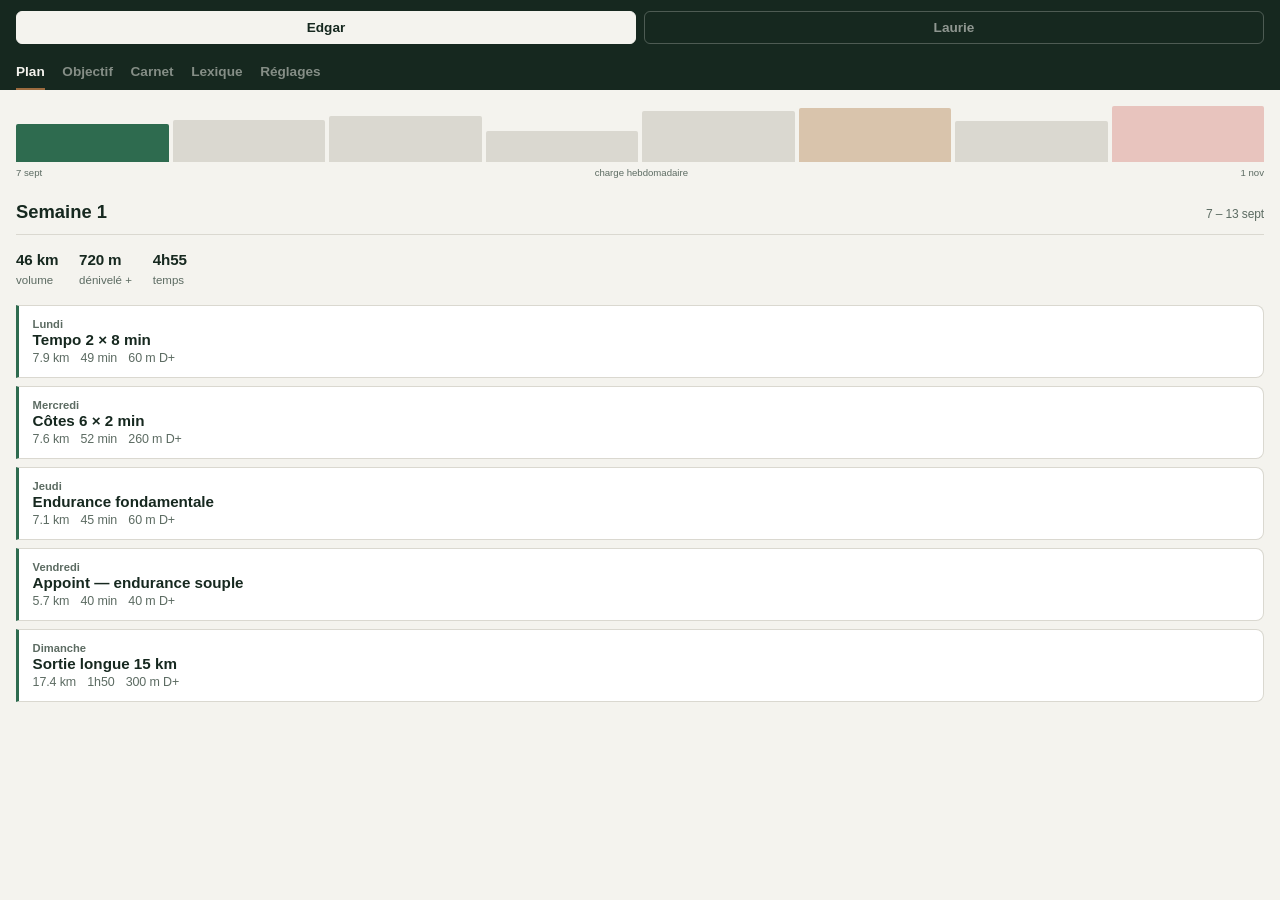
==== commit afc3716b: "Update index.html" ====
--- a/index.html
+++ b/index.html
@@ -5,253 +5,158 @@
 <meta name="viewport" content="width=device-width, initial-scale=1.0, viewport-fit=cover">
 <meta name="apple-mobile-web-app-capable" content="yes">
 <meta name="apple-mobile-web-app-status-bar-style" content="black-translucent">
+<meta name="apple-mobile-web-app-title" content="Coach Trail">
 <meta name="theme-color" content="#16281F">
 <title>Coach Trail</title>
 <style>
-:root{
-  --paper:#F4F3EE;
-  --ink:#16281F;
-  --ink-soft:#5C6B62;
-  --sapin:#2E6B4F;
-  --bistre:#9C6B3F;
-  --alerte:#B03A2E;
-  --rule:#DAD8D0;
-}
+:root{--paper:#F4F3EE;--ink:#16281F;--soft:#5C6B62;--sapin:#2E6B4F;--bistre:#9C6B3F;--alerte:#B03A2E;--rule:#DAD8D0}
 *{margin:0;padding:0;box-sizing:border-box;-webkit-tap-highlight-color:transparent}
 html,body{height:100%}
-body{
-  font-family:-apple-system,BlinkMacSystemFont,"Segoe UI",Roboto,sans-serif;
-  background:var(--paper);color:var(--ink);
-  font-size:16px;line-height:1.5;
-  overflow:hidden;
-  -webkit-font-smoothing:antialiased;
-}
-.num{font-variant-numeric:tabular-nums;letter-spacing:-0.01em}
-
+body{font-family:-apple-system,BlinkMacSystemFont,"Segoe UI",Roboto,sans-serif;
+ background:var(--paper);color:var(--ink);font-size:16px;line-height:1.5;overflow:hidden;-webkit-font-smoothing:antialiased}
+.num{font-variant-numeric:tabular-nums;letter-spacing:-.01em}
 .shell{display:flex;flex-direction:column;height:100vh}
-
-header{
-  background:var(--ink);color:var(--paper);
-  padding:calc(0.7rem + env(safe-area-inset-top)) 1rem 0.7rem;
-  flex-shrink:0;
-}
-.who{display:flex;gap:0.5rem}
-.who button{
-  flex:1;padding:0.5rem;border:1px solid rgba(244,243,238,.25);
-  background:none;color:rgba(244,243,238,.55);
-  border-radius:6px;font-size:0.85rem;font-weight:600;
-  font-family:inherit;cursor:pointer;
-}
+header{background:var(--ink);padding:calc(.7rem + env(safe-area-inset-top)) 1rem .7rem;flex-shrink:0}
+.who{display:flex;gap:.5rem}
+.who button{flex:1;padding:.5rem;border:1px solid rgba(244,243,238,.25);background:none;
+ color:rgba(244,243,238,.55);border-radius:6px;font-size:.85rem;font-weight:600;font-family:inherit;cursor:pointer}
 .who button[aria-pressed="true"]{background:var(--paper);color:var(--ink);border-color:var(--paper)}
-
-nav{
-  display:flex;gap:1.2rem;padding:0 1rem;
-  background:var(--ink);flex-shrink:0;
-}
-nav button{
-  background:none;border:none;font-family:inherit;cursor:pointer;
-  color:rgba(244,243,238,.5);font-size:0.85rem;font-weight:600;
-  padding:0.55rem 0;border-bottom:2px solid transparent;
-}
+nav{display:flex;gap:1.1rem;padding:0 1rem;background:var(--ink);flex-shrink:0;overflow-x:auto}
+nav::-webkit-scrollbar{display:none}
+nav button{background:none;border:none;font-family:inherit;cursor:pointer;white-space:nowrap;
+ color:rgba(244,243,238,.5);font-size:.85rem;font-weight:600;padding:.55rem 0;border-bottom:2px solid transparent}
 nav button[aria-selected="true"]{color:var(--paper);border-bottom-color:var(--bistre)}
-
 main{flex:1;overflow-y:auto;-webkit-overflow-scrolling:touch;padding:1rem 1rem 3rem}
-.panel{display:none}
-.panel.on{display:block}
-
-.charge{margin-bottom:1.1rem}
+.panel{display:none}.panel.on{display:block}
 .charge-bars{display:flex;align-items:flex-end;gap:4px;height:56px}
-.charge-bars button{
-  flex:1;background:var(--rule);border:none;border-radius:2px 2px 0 0;
-  cursor:pointer;padding:0;font-family:inherit;
-}
+.charge-bars button{flex:1;background:var(--rule);border:none;border-radius:2px 2px 0 0;cursor:pointer;padding:0}
 .charge-bars button.peak{background:#D9C4AC}
+.charge-bars button.race{background:#E8C4BE}
+.charge-bars button[aria-current="true"].race{background:var(--alerte)}
 .charge-bars button[aria-current="true"]{background:var(--sapin)}
 .charge-bars button[aria-current="true"].peak{background:var(--bistre)}
-.charge-scale{
-  display:flex;justify-content:space-between;
-  font-size:0.6rem;color:var(--ink-soft);margin-top:4px;
-}
-
-.weekhead{
-  display:flex;justify-content:space-between;align-items:baseline;
-  border-bottom:1px solid var(--rule);padding-bottom:0.5rem;margin-bottom:0.9rem;
-}
+.scale{display:flex;justify-content:space-between;font-size:.6rem;color:var(--soft);margin:4px 0 1.1rem}
+.weekhead{display:flex;justify-content:space-between;align-items:baseline;
+ border-bottom:1px solid var(--rule);padding-bottom:.5rem;margin-bottom:.9rem}
 .weekhead h2{font-size:1.15rem;font-weight:700}
-.weekhead .dates{font-size:0.75rem;color:var(--ink-soft)}
-.weektotal{
-  display:flex;gap:1.4rem;font-size:0.72rem;color:var(--ink-soft);
-  margin-bottom:1rem;
-}
-.weektotal b{color:var(--ink);font-size:0.95rem;font-weight:700;display:block}
-
-.tag{
-  display:inline-block;font-size:0.65rem;font-weight:700;
-  padding:2px 7px;border-radius:3px;margin-bottom:0.6rem;
-}
+.weekhead .dates{font-size:.75rem;color:var(--soft)}
+.wtot{display:flex;gap:1.3rem;font-size:.72rem;color:var(--soft);margin-bottom:1rem}
+.wtot b{color:var(--ink);font-size:.95rem;font-weight:700;display:block}
+.tag{display:inline-block;font-size:.65rem;font-weight:700;padding:2px 7px;border-radius:3px;margin-bottom:.6rem}
 .tag.light{background:#E4E8E3;color:var(--sapin)}
 .tag.peak{background:#F0E2D2;color:var(--bistre)}
 .tag.race{background:#F5DDD9;color:var(--alerte)}
-
-.session{
-  width:100%;text-align:left;background:#fff;border:1px solid var(--rule);
-  border-left:3px solid var(--sapin);border-radius:0 8px 8px 0;
-  padding:0.75rem 0.85rem;margin-bottom:0.5rem;
-  font-family:inherit;cursor:pointer;display:block;color:inherit;
-}
+.session{width:100%;text-align:left;background:#fff;border:1px solid var(--rule);border-left:3px solid var(--sapin);
+ border-radius:0 8px 8px 0;padding:.75rem .85rem;margin-bottom:.5rem;font-family:inherit;cursor:pointer;display:block;color:inherit}
 .session:active{background:#F7F9F7}
 .session.key{border-left-color:var(--bistre)}
 .session.race{border-left-color:var(--alerte)}
-.session .day{font-size:0.7rem;color:var(--ink-soft);font-weight:600}
-.session .title{font-size:0.95rem;font-weight:700;margin:1px 0 3px}
-.session .meta{font-size:0.78rem;color:var(--ink-soft)}
-.session .meta span{margin-right:0.7rem}
-
-.sheet{
-  position:fixed;inset:0;background:rgba(22,40,31,.5);
-  display:none;align-items:flex-end;z-index:50;
-}
+.session .day{font-size:.7rem;color:var(--soft);font-weight:600}
+.session .title{font-size:.95rem;font-weight:700;margin:1px 0 3px}
+.session .meta{font-size:.78rem;color:var(--soft)}
+.session .meta span{margin-right:.7rem}
+.sheet{position:fixed;inset:0;background:rgba(22,40,31,.5);display:none;align-items:flex-end;z-index:50}
 .sheet.on{display:flex}
-.sheet-in{
-  background:var(--paper);width:100%;max-height:88vh;overflow-y:auto;
-  border-radius:14px 14px 0 0;padding:1.1rem 1.1rem calc(2rem + env(safe-area-inset-bottom));
-}
-.sheet-top{display:flex;justify-content:space-between;align-items:flex-start;gap:1rem;margin-bottom:0.9rem}
+.sheet-in{background:var(--paper);width:100%;max-height:90vh;overflow-y:auto;border-radius:14px 14px 0 0;
+ padding:1.1rem 1.1rem calc(2rem + env(safe-area-inset-bottom))}
+.sheet-top{display:flex;justify-content:space-between;align-items:flex-start;gap:1rem;margin-bottom:.9rem}
 .sheet-top h3{font-size:1.2rem;font-weight:700;line-height:1.25}
-.sheet-top .sub{font-size:0.75rem;color:var(--ink-soft);margin-top:2px}
-.sheet-top button{
-  background:none;border:none;font-size:1.5rem;line-height:1;
-  color:var(--ink-soft);cursor:pointer;font-family:inherit;
-}
-.figs{display:grid;grid-template-columns:repeat(3,1fr);gap:1px;background:var(--rule);border:1px solid var(--rule);border-radius:8px;overflow:hidden;margin-bottom:0.9rem}
-.fig{background:#fff;padding:0.6rem 0.5rem;text-align:center}
-.fig b{display:block;font-size:1.1rem;font-weight:700}
-.fig span{font-size:0.65rem;color:var(--ink-soft)}
-.block{margin-bottom:0.8rem}
-.block h4{font-size:0.7rem;color:var(--ink-soft);font-weight:700;margin-bottom:0.25rem}
-.block p{font-size:0.9rem}
-.block ul{list-style:none;font-size:0.9rem}
-.block li{padding-left:0.9rem;position:relative;margin-bottom:0.15rem}
-.block li::before{content:"";position:absolute;left:0;top:0.65em;width:5px;height:1px;background:var(--bistre)}
-.warn{background:#F7EDE8;border-left:3px solid var(--alerte);padding:0.6rem 0.7rem;border-radius:0 6px 6px 0;font-size:0.85rem}
-
-.scen{border:1px solid var(--rule);background:#fff;border-radius:8px;padding:0.8rem;margin-bottom:0.6rem}
+.sheet-top .sub{font-size:.75rem;color:var(--soft);margin-top:2px}
+.sheet-top button{background:none;border:none;font-size:1.5rem;line-height:1;color:var(--soft);cursor:pointer}
+.figs{display:grid;grid-template-columns:repeat(3,1fr);gap:1px;background:var(--rule);
+ border:1px solid var(--rule);border-radius:8px;overflow:hidden;margin-bottom:.9rem}
+.fig{background:#fff;padding:.6rem .4rem;text-align:center}
+.fig b{display:block;font-size:1.05rem;font-weight:700}
+.fig span{font-size:.62rem;color:var(--soft)}
+.block{margin-bottom:.9rem}
+.block h4{font-size:.7rem;color:var(--soft);font-weight:700;margin-bottom:.35rem;text-transform:uppercase;letter-spacing:.03em}
+.block p{font-size:.9rem}
+.step{display:grid;grid-template-columns:3.3rem 1fr;gap:.6rem;padding:.4rem 0;border-bottom:1px solid var(--rule)}
+.step .t{font-size:.8rem;font-weight:700;color:var(--bistre)}
+.step .b{font-size:.85rem}
+.step .b em{display:block;font-style:normal;font-size:.75rem;color:var(--soft);margin-top:1px}
+.feel{background:#EDF1EE;border-left:3px solid var(--sapin);padding:.6rem .7rem;border-radius:0 6px 6px 0;font-size:.85rem}
+.warn{background:#F7EDE8;border-left:3px solid var(--alerte);padding:.6rem .7rem;border-radius:0 6px 6px 0;font-size:.85rem}
+.scen{border:1px solid var(--rule);background:#fff;border-radius:8px;padding:.8rem;margin-bottom:.6rem}
 .scen.pick{border-color:var(--sapin);border-width:2px}
-.scen-top{display:flex;justify-content:space-between;align-items:baseline;margin-bottom:0.25rem}
-.scen-top b{font-size:0.9rem}
-.scen-top .t{font-size:1.25rem;font-weight:700}
-.scen p{font-size:0.78rem;color:var(--ink-soft)}
-
-.chk{border-left:2px solid var(--rule);padding-left:0.9rem;margin-left:0.3rem}
+.scen-top{display:flex;justify-content:space-between;align-items:baseline;margin-bottom:.25rem}
+.scen-top b{font-size:.9rem}.scen-top .t{font-size:1.25rem;font-weight:700}
+.scen p{font-size:.78rem;color:var(--soft)}
+.chk{border-left:2px solid var(--rule);padding-left:.9rem;margin-left:.3rem}
 .chk-item{position:relative;padding-bottom:1rem}
-.chk-item::before{content:"";position:absolute;left:calc(-0.9rem - 5px);top:0.45em;width:8px;height:8px;border-radius:50%;background:var(--bistre)}
-.chk-item b{font-size:0.9rem}
-.chk-item p{font-size:0.8rem;color:var(--ink-soft)}
-
-label{display:block;font-size:0.7rem;color:var(--ink-soft);font-weight:600;margin-bottom:3px}
-input,select{
-  width:100%;padding:0.5rem;border:1px solid var(--rule);border-radius:6px;
-  font-size:1rem;font-family:inherit;background:#fff;color:var(--ink);
-  margin-bottom:0.6rem;-webkit-appearance:none;
-}
-.pair{display:grid;grid-template-columns:1fr 1fr;gap:0.6rem}
-button.act{
-  width:100%;padding:0.7rem;border:none;border-radius:6px;
-  background:var(--sapin);color:var(--paper);font-size:0.9rem;font-weight:700;
-  font-family:inherit;cursor:pointer;
-}
-.zrow{display:flex;justify-content:space-between;padding:0.4rem 0;border-bottom:1px solid var(--rule);font-size:0.85rem}
-.zrow span{color:var(--ink-soft)}
-h3.sec{font-size:0.95rem;font-weight:700;margin:1.2rem 0 0.6rem}
-.log{background:#fff;border:1px solid var(--rule);border-radius:6px;padding:0.6rem;margin-bottom:0.4rem;font-size:0.85rem}
-.log .meta{font-size:0.75rem;color:var(--ink-soft);margin-top:2px}
-.empty{font-size:0.85rem;color:var(--ink-soft);padding:1rem 0;text-align:center}
-.drop{
-  width:100%;display:block;text-align:left;background:#fff;
-  border:1px dashed var(--sapin);border-radius:8px;
-  padding:1rem;font-family:inherit;color:inherit;cursor:pointer;margin-bottom:1rem;
-}
+.chk-item::before{content:"";position:absolute;left:calc(-.9rem - 5px);top:.45em;width:8px;height:8px;border-radius:50%;background:var(--bistre)}
+.chk-item b{font-size:.9rem}.chk-item p{font-size:.8rem;color:var(--soft)}
+label{display:block;font-size:.7rem;color:var(--soft);font-weight:600;margin-bottom:3px}
+input,select,textarea{width:100%;padding:.5rem;border:1px solid var(--rule);border-radius:6px;font-size:1rem;
+ font-family:inherit;background:#fff;color:var(--ink);margin-bottom:.6rem;-webkit-appearance:none}
+.pair{display:grid;grid-template-columns:1fr 1fr;gap:.6rem}
+button.act{width:100%;padding:.7rem;border:none;border-radius:6px;background:var(--sapin);
+ color:var(--paper);font-size:.9rem;font-weight:700;font-family:inherit;cursor:pointer;margin-bottom:.5rem}
+button.act.ghost{background:#fff;color:var(--sapin);border:1px solid var(--rule)}
+.opt{display:block;text-align:left;background:#fff;border:1px solid var(--rule);border-radius:8px;
+ padding:.6rem;font-family:inherit;color:inherit;cursor:pointer;margin-bottom:.6rem;width:100%}
+.opt.on{border-color:var(--sapin);border-width:2px;padding:calc(.6rem - 1px)}
+.opt b{display:block;font-size:.9rem;font-weight:700}
+.opt span{font-size:.72rem;color:var(--soft)}
+.zrow{display:flex;justify-content:space-between;padding:.4rem 0;border-bottom:1px solid var(--rule);font-size:.85rem}
+.zrow span{color:var(--soft)}
+h3.sec{font-size:.95rem;font-weight:700;margin:1.2rem 0 .6rem}
+.drop{width:100%;display:block;text-align:left;background:#fff;border:1px dashed var(--sapin);
+ border-radius:8px;padding:1rem;font-family:inherit;color:inherit;cursor:pointer;margin-bottom:1rem}
 .drop.over{background:#EDF3EF}
-.drop b{display:block;font-size:0.95rem;font-weight:700}
-.drop span{font-size:0.78rem;color:var(--ink-soft)}
-.split{display:grid;grid-template-columns:2.2rem 1fr auto;gap:0.6rem;align-items:center;padding:0.35rem 0;border-bottom:1px solid var(--rule);font-size:0.82rem}
-.split .kmno{color:var(--ink-soft);font-size:0.75rem}
+.drop b{display:block;font-size:.95rem;font-weight:700}
+.drop span{font-size:.78rem;color:var(--soft)}
+.split{display:grid;grid-template-columns:2rem 1fr auto;gap:.6rem;align-items:center;
+ padding:.35rem 0;border-bottom:1px solid var(--rule);font-size:.82rem}
+.split .kmno{color:var(--soft);font-size:.75rem}
 .split .bar{height:6px;background:var(--rule);border-radius:3px;overflow:hidden}
 .split .bar i{display:block;height:100%;background:var(--sapin)}
 .split .bar i.slow{background:var(--bistre)}
 .split .val{text-align:right;white-space:nowrap}
-.split .val em{font-style:normal;color:var(--ink-soft);font-size:0.72rem;margin-left:0.4rem}
-.cmp{display:grid;grid-template-columns:1fr auto auto;gap:0.6rem;padding:0.4rem 0;border-bottom:1px solid var(--rule);font-size:0.85rem}
-.cmp span{color:var(--ink-soft)}
-.cmp .ok{color:var(--sapin);font-weight:700}
-.cmp .off{color:var(--bistre);font-weight:700}
-.opt{
-  display:block;text-align:left;background:#fff;border:1px solid var(--rule);
-  border-radius:8px;padding:0.6rem;font-family:inherit;color:inherit;cursor:pointer;
-  margin-bottom:0.6rem;
-}
-.opt.on{border-color:var(--sapin);border-width:2px;padding:calc(0.6rem - 1px)}
-.opt b{display:block;font-size:0.9rem;font-weight:700}
-.opt span{font-size:0.72rem;color:var(--ink-soft)}
-.toast{
-  position:fixed;bottom:calc(1.5rem + env(safe-area-inset-bottom));left:50%;
-  transform:translateX(-50%);background:var(--ink);color:var(--paper);
-  padding:0.6rem 1.1rem;border-radius:6px;font-size:0.85rem;z-index:99;
-}
+.split .val em{font-style:normal;color:var(--soft);font-size:.72rem;margin-left:.4rem}
+.cmp{display:grid;grid-template-columns:1fr auto auto;gap:.6rem;padding:.4rem 0;border-bottom:1px solid var(--rule);font-size:.85rem}
+.cmp span{color:var(--soft)}.cmp .ok{color:var(--sapin);font-weight:700}.cmp .off{color:var(--bistre);font-weight:700}
+.log{background:#fff;border:1px solid var(--rule);border-radius:6px;padding:.6rem;margin-bottom:.4rem;font-size:.85rem}
+.log .meta{font-size:.75rem;color:var(--soft);margin-top:2px}
+.empty{font-size:.85rem;color:var(--soft);padding:1rem 0;text-align:center}
+.lex{border-bottom:1px solid var(--rule);padding:.6rem 0}
+.lex b{display:block;font-size:.9rem}
+.lex p{font-size:.83rem;color:var(--soft)}
+.lex .me{font-size:.78rem;color:var(--bistre);font-weight:600;margin-top:2px}
+.banner{background:#F7EDE8;border:1px solid var(--alerte);border-radius:8px;padding:.7rem;font-size:.82rem;margin-bottom:1rem}
+.toast{position:fixed;bottom:calc(1.5rem + env(safe-area-inset-bottom));left:50%;transform:translateX(-50%);
+ background:var(--ink);color:var(--paper);padding:.6rem 1.1rem;border-radius:6px;font-size:.85rem;z-index:99;max-width:90%}
 :focus-visible{outline:2px solid var(--bistre);outline-offset:2px}
 </style>
 </head>
 <body>
 <div class="shell">
-  <header>
-    <div class="who">
-      <button onclick="setAth('edgar')" aria-pressed="true" id="wE">Edgar</button>
-      <button onclick="setAth('laurie')" aria-pressed="false" id="wL">Laurie</button>
-    </div>
-  </header>
+  <header><div class="who">
+    <button onclick="setAth('edgar')" aria-pressed="true" id="wE">Edgar</button>
+    <button onclick="setAth('laurie')" aria-pressed="false" id="wL">Laurie</button>
+  </div></header>
   <nav>
     <button onclick="setTab('plan')" aria-selected="true" id="tPlan">Plan</button>
     <button onclick="setTab('goal')" aria-selected="false" id="tGoal">Objectif</button>
+    <button onclick="setTab('log')" aria-selected="false" id="tLog">Carnet</button>
+    <button onclick="setTab('lex')" aria-selected="false" id="tLex">Lexique</button>
     <button onclick="setTab('me')" aria-selected="false" id="tMe">Réglages</button>
-    <button onclick="setTab('log')" aria-selected="false" id="tLog">Carnet</button>
   </nav>
-
   <main>
     <section id="plan" class="panel on">
-      <div class="charge">
-        <div class="charge-bars" id="bars"></div>
-        <div class="charge-scale"><span>7 sept</span><span>charge hebdomadaire</span><span>1 nov</span></div>
-      </div>
-      <div class="weekhead">
-        <h2 id="wkTitle">Semaine 1</h2>
-        <div class="dates num" id="wkDates"></div>
-      </div>
+      <div id="warnStore"></div>
+      <div class="charge-bars" id="bars"></div>
+      <div class="scale"><span>7 sept</span><span>charge hebdomadaire</span><span>1 nov</span></div>
+      <div class="weekhead"><h2 id="wkTitle"></h2><div class="dates num" id="wkDates"></div></div>
       <div id="wkTag"></div>
-      <div class="weektotal">
+      <div class="wtot">
         <div><b class="num" id="wkKm"></b>volume</div>
-        <div><b class="num" id="wkD"></b>dénivelé positif</div>
-        <div><b class="num" id="wkLong"></b>sortie longue</div>
+        <div><b class="num" id="wkD"></b>dénivelé +</div>
+        <div><b class="num" id="wkH"></b>temps</div>
       </div>
       <div id="sessions"></div>
     </section>
-
     <section id="goal" class="panel"></section>
-
-    <section id="me" class="panel">
-      <h3 class="sec">Allures de référence sur plat</h3>
-      <div class="pair">
-        <div><label for="aFond">Fondamental (min/km)</label><input type="number" step="0.1" id="aFond"></div>
-        <div><label for="aTempo">Tempo (min/km)</label><input type="number" step="0.1" id="aTempo"></div>
-        <div><label for="aSeuil">Seuil (min/km)</label><input type="number" step="0.1" id="aSeuil"></div>
-        <div><label for="aRecup">Récupération (min/km)</label><input type="number" step="0.1" id="aRecup"></div>
-      </div>
-      <label for="aFc">Fréquence cardiaque maximale (bpm)</label>
-      <input type="number" id="aFc">
-      <button class="act" onclick="saveMe()">Enregistrer les allures</button>
-      <div id="rythme"></div>
-      <div id="zones"></div>
-    </section>
-
     <section id="log" class="panel">
       <button class="drop" id="drop" onclick="pick.click()">
         <b>Importer une séance Suunto</b>
@@ -259,16 +164,11 @@
       </button>
       <input type="file" id="pick" accept=".json,application/json" hidden>
       <div id="suuntoOut"></div>
-
       <h3 class="sec">Ou saisir à la main</h3>
       <label for="lDate">Date</label><input type="date" id="lDate">
       <label for="lType">Séance</label>
-      <select id="lType">
-        <option value="">Choisir</option>
-        <option>Seuil</option><option>Côtes</option>
-        <option>Endurance</option><option>Sortie longue</option>
-        <option>Natation</option>
-      </select>
+      <select id="lType"><option value="">Choisir</option><option>Seuil</option><option>Côtes</option>
+        <option>Endurance</option><option>Appoint</option><option>Sortie longue</option><option>Natation</option></select>
       <div class="pair">
         <div><label for="lKm">Distance (km)</label><input type="number" step="0.1" id="lKm"></div>
         <div><label for="lMin">Durée (min)</label><input type="number" id="lMin"></div>
@@ -280,118 +180,83 @@
       <h3 class="sec">Séances enregistrées</h3>
       <div id="logList"></div>
     </section>
+    <section id="lex" class="panel"></section>
+    <section id="me" class="panel">
+      <div id="warnStore2"></div>
+      <h3 class="sec">Allures de référence sur plat</h3>
+      <div class="pair">
+        <div><label for="aFond">Fondamental</label><input type="text" id="aFond" placeholder="6'18" inputmode="numeric"></div>
+        <div><label for="aTempo">Tempo</label><input type="text" id="aTempo" placeholder="5'30" inputmode="numeric"></div>
+        <div><label for="aSeuil">Seuil</label><input type="text" id="aSeuil" placeholder="5'06" inputmode="numeric"></div>
+        <div><label for="aRecup">Récupération</label><input type="text" id="aRecup" placeholder="7'00" inputmode="numeric"></div>
+      </div>
+      <p style="font-size:.72rem;color:var(--soft);margin-bottom:.6rem">Format minutes'secondes, par exemple 5'45.</p>
+      <label for="aFc">Fréquence cardiaque maximale (bpm)</label><input type="number" id="aFc">
+      <button class="act" onclick="saveMe()">Enregistrer</button>
+      <div id="rythme"></div>
+      <div id="zones"></div>
+      <h3 class="sec">Sauvegarde</h3>
+      <p style="font-size:.8rem;color:var(--soft);margin-bottom:.6rem">
+        Copie ce texte pour conserver tes réglages ailleurs, ou colle-en un pour les restaurer.</p>
+      <textarea id="backup" rows="3" style="font-size:.75rem"></textarea>
+      <button class="act ghost" onclick="doBackup()">Afficher mes réglages</button>
+      <button class="act ghost" onclick="doRestore()">Restaurer depuis le texte</button>
+    </section>
   </main>
 </div>
-
-<div class="sheet" id="sheet" onclick="if(event.target===this)closeSheet()">
-  <div class="sheet-in" id="sheetIn"></div>
-</div>
-
+<div class="sheet" id="sheet" onclick="if(event.target===this)closeSheet()"><div class="sheet-in" id="sheetIn"></div></div>
 <script>
-const DATES=["7 – 13 sept","14 – 20 sept","21 – 27 sept","28 sept – 4 oct","5 – 11 oct","12 – 18 oct","19 – 25 oct","26 oct – 1 nov"];
-
-const PLAN={
-edgar:{
- vol:[40,44,48,34,53,58,42,20], dplus:[700,850,1000,600,1200,1400,900,350],
- w:[
- [
-  {d:"Lundi",t:"Seuil 2 × 8 min",k:10,dp:100,f:"tempo",c:["15 min d'échauffement","2 blocs de 8 min à allure tempo","3 min de trot entre les blocs","10 min de retour au calme"],w:"Première séance de qualité : reste en dessous de tes sensations, la marge se prend plus tard."},
-  {d:"Mercredi",t:"Côtes 6 × 2 min",k:8,dp:300,f:"cotes",c:["15 min d'échauffement, tes 2 km de route inclus","6 montées de 2 min en course soutenue","Descente en trottinant entre chaque","10 min de retour au calme","15 min de renforcement"],w:"Course soutenue, pas sprint. La sixième doit ressembler à la première."},
-  {d:"Jeudi",t:"Endurance fondamentale",k:7,dp:60,f:"fond",c:["45 à 60 min sur terrain roulant","Allure basse, respiration facile"],w:"Cette séance ne doit jamais être rapide. Si tu finis essoufflé, elle est ratée."},
-  {d:"Dimanche",t:"Sortie longue 16 km",k:16,dp:300,f:"fond",c:["16 km à allure fondamentale stricte","Terrain varié, aucun bloc rapide"],w:""}
- ],[
-  {d:"Lundi",t:"Seuil 3 × 8 min",k:11,dp:100,f:"tempo",c:["15 min d'échauffement","3 blocs de 8 min à allure tempo","3 min de trot entre les blocs","10 min de retour au calme"],w:""},
-  {d:"Mercredi",t:"Côtes 7 × 2 min",k:8,dp:350,f:"cotes",c:["15 min d'échauffement","7 montées de 2 min","Descente en trottinant","10 min de retour au calme","15 min de renforcement"],w:""},
-  {d:"Jeudi",t:"Endurance fondamentale",k:7,dp:60,f:"fond",c:["45 à 60 min, allure basse"],w:""},
-  {d:"Dimanche",t:"Sortie longue 18 km",k:18,dp:400,f:"fond",c:["18 km, terrain varié","Allure fondamentale"],w:""}
- ],[
-  {d:"Lundi",t:"Seuil 2 × 12 min",k:12,dp:120,f:"tempo",c:["15 min d'échauffement","2 blocs de 12 min à allure tempo","3 min de trot entre les blocs","10 min de retour au calme"],w:""},
-  {d:"Mercredi",t:"Côtes 8 × 2 min",k:9,dp:400,f:"cotes",c:["15 min d'échauffement","8 montées de 2 min","Descente en trottinant","10 min de retour au calme","15 min de renforcement"],w:""},
-  {d:"Jeudi",t:"Endurance fondamentale",k:7,dp:60,f:"fond",c:["45 à 60 min, allure basse"],w:""},
-  {d:"Dimanche",t:"Sortie longue 21 km",k:21,dp:500,f:"fond",c:["21 km à allure fondamentale","Premier test nutrition : une barre à 1 h, puis toutes les 40 min","400 à 500 ml de boisson par heure"],w:"Premier point de contrôle du plan. Note ton allure moyenne, ta fréquence cardiaque et l'état de la jambe gauche le lendemain.",key:true}
- ],[
-  {d:"Lundi",t:"Seuil 2 × 8 min souple",k:8,dp:80,f:"tempo",c:["15 min d'échauffement","2 blocs de 8 min, sans forcer","10 min de retour au calme"],w:""},
-  {d:"Mercredi",t:"Côtes 5 × 2 min",k:6,dp:250,f:"cotes",c:["15 min d'échauffement","5 montées de 2 min","Descente marchée","15 min de renforcement"],w:""},
-  {d:"Jeudi",t:"Endurance fondamentale",k:6,dp:50,f:"fond",c:["45 min, allure basse"],w:""},
-  {d:"Dimanche",t:"Sortie longue 15 km",k:15,dp:300,f:"fond",c:["15 km, écoute des sensations","Aucune contrainte d'allure"],w:"Semaine allégée : résiste à l'envie d'en faire plus. C'est là que les progrès se fixent."}
- ],[
-  {d:"Lundi",t:"Seuil 3 × 10 min",k:12,dp:120,f:"seuil",c:["15 min d'échauffement","3 blocs de 10 min à allure seuil","3 min de trot entre les blocs","10 min de retour au calme"],w:""},
-  {d:"Mercredi",t:"Côtes 6 × 3 min",k:10,dp:450,f:"cotes",c:["15 min d'échauffement","6 montées de 3 min","Descente en trottinant","10 min de retour au calme","15 min de renforcement"],w:""},
-  {d:"Jeudi",t:"Endurance fondamentale",k:8,dp:70,f:"fond",c:["50 à 60 min, allure basse"],w:""},
-  {d:"Dimanche",t:"Sortie longue 24 km",k:24,dp:600,f:"fond",c:["24 km avec bitume et escaliers","Chercher des volées d'escaliers en descente","Nutrition toutes les 40 min"],w:"Première sortie spécifique. Les escaliers en descente sont ce qui casse sur un urban trail : introduis-les ici, pas le jour J.",key:true}
- ],[
-  {d:"Lundi",t:"Seuil 2 × 15 min",k:13,dp:120,f:"seuil",c:["15 min d'échauffement","2 blocs de 15 min à allure seuil","4 min de trot entre les blocs","10 min de retour au calme"],w:""},
-  {d:"Mercredi",t:"Côtes 8 × 3 min",k:10,dp:550,f:"cotes",c:["15 min d'échauffement","8 montées de 3 min","Descente en trottinant","10 min de retour au calme","15 min de renforcement"],w:"Séance de côtes la plus lourde du plan."},
-  {d:"Jeudi",t:"Endurance fondamentale",k:8,dp:70,f:"fond",c:["50 à 60 min, allure basse"],w:""},
-  {d:"Dimanche",t:"Répétition générale 28 km",k:28,dp:750,f:"fond",c:["28 km avec bitume et escaliers","Tenue, chaussures et sac du jour J","Nutrition complète, rien de nouveau","Départ à l'heure de la course"],w:"Séance clé de la préparation. Son chrono sert à fixer l'objectif définitif du 1er novembre.",key:true}
- ],[
-  {d:"Lundi",t:"Tempo 20 min continu",k:10,dp:100,f:"tempo",c:["15 min d'échauffement","20 min en continu à allure tempo","10 min de retour au calme"],w:""},
-  {d:"Mercredi",t:"Côtes 6 × 2 min",k:8,dp:300,f:"cotes",c:["15 min d'échauffement","6 montées de 2 min","Descente en trottinant","15 min de renforcement"],w:""},
-  {d:"Jeudi",t:"Endurance fondamentale",k:6,dp:50,f:"fond",c:["45 min, allure basse"],w:""},
-  {d:"Dimanche",t:"Sortie longue 20 km",k:20,dp:500,f:"fond",c:["20 km dont 5 km à allure course au milieu","Reste à allure fondamentale"],w:"Dernier volume conséquent. À partir d'ici, tout va vers la fraîcheur."}
- ],[
-  {d:"Lundi",t:"Rappel 3 × 3 min",k:7,dp:80,f:"tempo",c:["15 min d'échauffement","3 blocs de 3 min à allure course","10 min de retour au calme"],w:"Court et vif. Le but est de réveiller la foulée, pas de créer de la fatigue."},
-  {d:"Mercredi",t:"Côtes 4 × 90 s",k:5,dp:150,f:"cotes",c:["15 min d'échauffement","4 montées de 90 s","Descente marchée"],w:""},
-  {d:"Jeudi",t:"Déverrouillage",k:4,dp:20,f:"recup",c:["25 à 30 min très souple","Quelques accélérations de 20 s"],w:"Dernière sortie. Repos complet vendredi et samedi."},
-  {d:"Dimanche",t:"Saint-Étienne Urban Trail",k:42,dp:1200,f:"course",c:["42 km, 1200 m de dénivelé positif","Prise alimentaire toutes les 40 min dès la 45e","400 à 500 ml de boisson par heure","Prudence sur les 10 premiers kilomètres"],w:"Partir sur une cible trop rapide se paie au 30e kilomètre. Tiens l'allure décidée après la semaine 6.",race:true}
- ]]
-},
-laurie:{
- vol:[26,29,32,23,35,38,28,14], dplus:[400,480,560,350,680,800,500,200],
- w:[
- [
-  {d:"Jour 1",t:"Endurance + tempo",k:9,dp:100,f:"fond",c:["30 min à allure fondamentale","2 blocs de 6 min à allure tempo","10 min de retour au calme"],w:""},
-  {d:"Jour 2",t:"Côtes 5 × 90 s",k:7,dp:180,f:"cotes",c:["15 min d'échauffement","5 montées de 90 s","Descente marchée","15 min de renforcement"],w:"Descente marchée : les genoux ne travaillent pas en excentrique sur cette séance."},
-  {d:"Jour 3",t:"Natation",k:0,dp:0,f:"nat",c:["30 à 35 min en continu"],w:"Volume aérobie sans contrainte articulaire. Ce n'est pas un jour de repos."},
-  {d:"Week-end",t:"Sortie longue 10 km",k:10,dp:200,f:"fond",c:["10 km à allure fondamentale","Pentes douces en descente"],w:""}
- ],[
-  {d:"Jour 1",t:"Endurance + tempo",k:10,dp:110,f:"fond",c:["35 min à allure fondamentale","2 blocs de 8 min à allure tempo","10 min de retour au calme"],w:""},
-  {d:"Jour 2",t:"Côtes 6 × 90 s",k:7,dp:220,f:"cotes",c:["15 min d'échauffement","6 montées de 90 s","Descente marchée","15 min de renforcement"],w:""},
-  {d:"Jour 3",t:"Natation",k:0,dp:0,f:"nat",c:["30 à 35 min en continu"],w:""},
-  {d:"Week-end",t:"Sortie longue 12 km",k:12,dp:250,f:"fond",c:["12 km, terrain varié"],w:""}
- ],[
-  {d:"Jour 1",t:"Endurance + tempo",k:10,dp:120,f:"fond",c:["35 min à allure fondamentale","3 blocs de 7 min à allure tempo","10 min de retour au calme"],w:""},
-  {d:"Jour 2",t:"Côtes 7 × 90 s",k:8,dp:250,f:"cotes",c:["15 min d'échauffement","7 montées de 90 s","Descente marchée","15 min de renforcement"],w:""},
-  {d:"Jour 3",t:"Natation",k:0,dp:0,f:"nat",c:["30 à 35 min en continu"],w:""},
-  {d:"Week-end",t:"Sortie longue 14 km",k:14,dp:300,f:"fond",c:["14 km à allure fondamentale","Premier test nutrition : une prise à 1 h"],w:"Premier point de contrôle. Note l'état des genoux le lendemain.",key:true}
- ],[
-  {d:"Jour 1",t:"Endurance souple",k:7,dp:70,f:"fond",c:["40 min sans bloc rapide"],w:""},
-  {d:"Jour 2",t:"Côtes 5 × 90 s",k:5,dp:180,f:"cotes",c:["15 min d'échauffement","5 montées de 90 s","Descente marchée","15 min de renforcement"],w:""},
-  {d:"Jour 3",t:"Natation",k:0,dp:0,f:"nat",c:["30 min souple"],w:""},
-  {d:"Week-end",t:"Sortie longue 11 km",k:11,dp:200,f:"fond",c:["11 km, sensations libres"],w:"Semaine allégée : c'est là que les progrès se fixent."}
- ],[
-  {d:"Jour 1",t:"Endurance + tempo",k:11,dp:130,f:"fond",c:["35 min à allure fondamentale","3 blocs de 8 min à allure tempo","10 min de retour au calme"],w:""},
-  {d:"Jour 2",t:"Côtes 6 × 2 min",k:8,dp:300,f:"cotes",c:["15 min d'échauffement","6 montées de 2 min","Descente marchée","15 min de renforcement"],w:""},
-  {d:"Jour 3",t:"Natation",k:0,dp:0,f:"nat",c:["35 à 40 min en continu"],w:""},
-  {d:"Week-end",t:"Sortie longue 16 km",k:16,dp:380,f:"fond",c:["16 km avec les semelles orthopédiques","Nutrition toutes les 40 min"],w:"Première sortie longue avec les semelles. La contrainte articulaire diffère de l'entraînement habituel : c'est le moment de le découvrir.",key:true}
- ],[
-  {d:"Jour 1",t:"Endurance + tempo",k:12,dp:140,f:"fond",c:["40 min à allure fondamentale","3 blocs de 8 min à allure tempo","10 min de retour au calme"],w:""},
-  {d:"Jour 2",t:"Côtes 7 × 2 min",k:8,dp:360,f:"cotes",c:["15 min d'échauffement","7 montées de 2 min","Descente marchée","15 min de renforcement"],w:"Séance de côtes la plus lourde du plan."},
-  {d:"Jour 3",t:"Natation",k:0,dp:0,f:"nat",c:["40 min en continu"],w:""},
-  {d:"Week-end",t:"Répétition générale 18 km",k:18,dp:450,f:"fond",c:["18 km avec semelles, tenue et sac du jour J","Nutrition complète, rien de nouveau","Départ à l'heure de la course"],w:"Séance clé. Son chrono fixe l'objectif du 1er novembre.",key:true}
- ],[
-  {d:"Jour 1",t:"Endurance + tempo",k:9,dp:100,f:"fond",c:["30 min à allure fondamentale","2 blocs de 6 min à allure tempo"],w:""},
-  {d:"Jour 2",t:"Côtes 5 × 90 s",k:5,dp:180,f:"cotes",c:["15 min d'échauffement","5 montées de 90 s","Descente marchée"],w:""},
-  {d:"Jour 3",t:"Natation",k:0,dp:0,f:"nat",c:["30 à 35 min souple"],w:""},
-  {d:"Week-end",t:"Sortie longue 14 km",k:14,dp:300,f:"fond",c:["14 km à allure fondamentale"],w:"Dernier volume conséquent."}
- ],[
-  {d:"Jour 1",t:"Rappel 3 × 3 min",k:6,dp:60,f:"fond",c:["15 min d'échauffement","3 blocs de 3 min à allure course","10 min de retour au calme"],w:""},
-  {d:"Jour 2",t:"Côtes 4 × 60 s",k:4,dp:100,f:"cotes",c:["15 min d'échauffement","4 montées de 60 s","Descente marchée"],w:""},
-  {d:"Jour 3",t:"Natation souple",k:0,dp:0,f:"nat",c:["25 min très facile"],w:"Repos complet les deux jours précédant la course."},
-  {d:"Week-end",t:"Saint-Étienne Urban Trail",k:20,dp:600,f:"course",c:["20 km, environ 600 m de dénivelé","Semelles orthopédiques","Prise alimentaire toutes les 40 min dès la 45e"],w:"Le dénivelé du parcours reste à confirmer auprès de l'organisation.",race:true}
- ]]
-}};
-
-const GOAL={
+/* ===== calendrier ===== */
+var DATES=["7 – 13 sept","14 – 20 sept","21 – 27 sept","28 sept – 4 oct",
+           "5 – 11 oct","12 – 18 oct","19 – 25 oct","26 oct – 1 nov"];
+
+/* ===== paramètres du plan =====
+   seuil : [répétitions, minutes par bloc, filière]
+   cotes : [répétitions, minutes de montée]
+   ef    : minutes d'endurance fondamentale
+   ap    : minutes de la séance d'appoint (0 = pas d'appoint cette semaine)
+   lg    : [km, D+] de la sortie longue                                  */
+var PAR={
+ edgar:{vasc:1300,
+  seuil:[[2,8,"tempo"],[3,8,"tempo"],[2,12,"tempo"],[2,8,"tempo"],
+         [3,10,"seuil"],[2,15,"seuil"],[1,20,"tempo"],[3,3,"seuil"]],
+  cotes:[[6,2],[7,2],[8,2],[5,2],[6,3],[8,3],[6,2],[4,1.5]],
+  ef:[45,45,50,40,50,45,40,25],
+  ap:[40,45,45,0,45,40,40,0],
+  lg:[[15,300],[17,400],[20,500],[14,300],[23,600],[26,750],[19,500],[42,1200]],
+  jours:["Lundi","Mercredi","Jeudi","Vendredi","Dimanche"],ech:20},
+ laurie:{vasc:900,
+  seuil:[[2,6,"tempo"],[2,8,"tempo"],[3,7,"tempo"],[2,6,"tempo"],
+         [3,8,"tempo"],[3,8,"tempo"],[2,6,"tempo"],[3,3,"tempo"]],
+  cotes:[[5,1.5],[6,1.5],[7,1.5],[5,1.5],[6,2],[7,2],[5,1.5],[4,1]],
+  nat:[33,33,33,30,38,40,33,25],
+  lg:[[10,200],[12,250],[14,300],[11,200],[16,380],[18,450],[14,300],[20,600]],
+  jours:["Jour 1","Jour 2","Jour 3","Week-end"],ech:15}
+};
+
+/* ===== ressenti attendu par filière ===== */
+var FEEL={
+ fond:"Respiration facile. Tu dois pouvoir tenir une conversation par phrases entières. Si ce n'est pas le cas, ralentis.",
+ tempo:"Effort soutenu mais maîtrisé. Quelques mots passent, pas une phrase. Tu finis en te disant que tu aurais pu tenir deux minutes de plus, pas dix.",
+ seuil:"Franchement inconfortable. Tu comptes les minutes, la respiration est ample et rapide, mais la foulée reste propre jusqu'au bout.",
+ recup:"Très facile, presque frustrant de lenteur. Aucun essoufflement, aucune tension musculaire. C'est le but.",
+ cote:"Souffle court en haut, cuisses qui brûlent, mais foulée qui reste tonique et regard devant. Si tu te casses en deux, la pente est trop raide ou l'allure trop rapide.",
+ longue:"Facile pendant la première heure, puis c'est la durée qui pèse, jamais l'allure. Tu dois finir en te sentant capable d'aller plus loin.",
+ course:"Les deux premières heures doivent sembler trop lentes. Cette impression est le seul garde-fou contre l'effondrement du dernier tiers.",
+ nat:"Aisance respiratoire, aucun forçage. La séance sert la récupération autant que le volume aérobie."
+};
+
+/* ===== objectifs ===== */
+var GOAL={
  edgar:{race:"42 km · 1200 m D+",eq:54,
   sc:[["Ambitieux","4h50","5'20/km sur plat équivalent. Suppose une préparation sans accroc."],
       ["Réaliste","5h10","5'45/km. La cible autour de laquelle construire la stratégie de course."],
       ["Repli","5h35","6'10/km. Gestion prudente si la jambe gauche se manifeste."]],
-  chk:[["Fin semaine 3 — 27 septembre","Sortie de 21 km. Ce qui compte : allure d'effort à fréquence cardiaque contenue, et l'état de la jambe gauche le lendemain."],
+  chk:[["Fin semaine 3 — 27 septembre","Sortie de 21 km. Ce qui compte : l'allure d'effort à fréquence cardiaque contenue, et l'état de la jambe gauche le lendemain."],
        ["Fin semaine 6 — 18 octobre","Sortie de 28 km avec 750 m de D+. C'est le vrai prédicteur : son chrono fixe la cible définitive."]],
   tbl:[["2h40","≈ 4h12"],["3h00","≈ 4h43"],["3h20","≈ 5h15"]],
-  tblNote:"Projection à partir du chrono de la semaine 6 sur 28 km et 750 m de D+.",
-  warn:"Descendre sous 4h demanderait de boucler la semaine 6 en 2h32, soit environ vingt minutes plus vite que le scénario ambitieux. Peu probable sur huit semaines, mais l'écart n'est plus hors d'atteinte : la semaine 6 tranchera."},
+  note:"Projection à partir du chrono de la semaine 6 sur 28 km et 750 m de D+.",
+  warn:"Descendre sous 4h demanderait de boucler la semaine 6 en 2h32, soit une vingtaine de minutes sous le scénario ambitieux. Peu probable sur huit semaines, mais plus hors d'atteinte : la semaine 6 tranchera."},
  laurie:{race:"20 km · environ 600 m D+",eq:26,
   sc:[["Ambitieux","3h10","7'20/km sur plat équivalent."],
       ["Réaliste","3h25","8'00/km. La cible de travail."],
@@ -399,357 +264,406 @@
   chk:[["Fin semaine 3 — 27 septembre","Sortie de 14 km. Référence d'allure et état des genoux le lendemain."],
        ["Fin semaine 6 — 18 octobre","Sortie de 18 km avec les semelles. Fixe la cible définitive."]],
   tbl:[["2h10","≈ 3h05"],["2h25","≈ 3h25"],["2h40","≈ 3h45"]],
-  tblNote:"Projection à partir du chrono de la semaine 6 sur 18 km et 450 m de D+.",
+  note:"Projection à partir du chrono de la semaine 6 sur 18 km et 450 m de D+.",
   warn:"Le dénivelé du 20 km est estimé à 600 m. À confirmer sur le profil officiel : il déplace la cible de plusieurs minutes."}
 };
 
-const APPOINT={
- edgar:[
-  {d:"Vendredi",t:"Appoint — endurance souple",k:6,dp:50,f:"recup",c:["45 min sur terrain roulant","Allure de récupération, plus lente que le jeudi","Aucune côte, aucun bloc rapide"],w:"Séance d'appoint : elle ajoute du volume aérobie sans fatigue. Au moindre signal de la jambe gauche, elle saute — c'est la première du plan à sacrifier."},
-  {d:"Vendredi",t:"Appoint — endurance souple",k:7,dp:50,f:"recup",c:["45 à 50 min, terrain roulant","Allure de récupération"],w:"À sauter sans hésiter si la fatigue s'accumule."},
-  {d:"Vendredi",t:"Appoint — endurance souple",k:7,dp:50,f:"recup",c:["45 à 50 min, terrain roulant","Allure de récupération"],w:"À sauter sans hésiter si la fatigue s'accumule."},
-  null,
-  {d:"Vendredi",t:"Appoint — endurance souple",k:8,dp:50,f:"recup",c:["50 à 55 min, terrain roulant","Allure de récupération"],w:"Semaine chargée : si le mercredi a laissé des traces, remplace par du repos."},
-  {d:"Vendredi",t:"Appoint — endurance souple",k:8,dp:50,f:"recup",c:["50 min, terrain roulant","Allure de récupération stricte"],w:"Semaine du pic. Cette séance passe après la répétition générale de dimanche : si tu dois choisir, garde le dimanche frais."},
-  {d:"Vendredi",t:"Appoint — endurance souple",k:6,dp:50,f:"recup",c:["45 min, terrain roulant"],w:""},
-  {d:"Vendredi",t:"Repos",k:0,dp:0,f:"recup",c:["Pas de séance"],w:"Semaine de course : le vendredi et le samedi sont des jours de repos complet."}
- ],
- laurie:[null,null,null,null,null,null,null,null]
-};
-let appoint=false;
-try{appoint=localStorage.getItem("ct_appoint")==="1"}catch(e){}
-
-function weekSessions(){
-  const s=PLAN[ath].w[wk].slice();
-  const ap=APPOINT[ath][wk];
-  if(appoint&&ap&&ap.k>0)s.splice(s.length-1,0,ap);
-  return s;
-}
-function weekVol(){
-  const p=PLAN[ath],ap=APPOINT[ath][wk];
-  const add=(appoint&&ap)?ap:{k:0,dp:0};
-  return [p.vol[wk]+add.k,p.dplus[wk]+add.dp];
-}
-
-const DEF={
- edgar:{fond:6.3,tempo:5.5,seuil:5.1,recup:7.0,fc:190},
- laurie:{fond:8.0,tempo:7.5,seuil:7.2,recup:8.5,fc:185}
-};
-
-let ath="edgar",wk=0,me=JSON.parse(JSON.stringify(DEF)),logs=[];
-try{const s=localStorage.getItem("ct_allures");if(s)me=JSON.parse(s);}catch(e){}
-try{const s=localStorage.getItem("ct_carnet");if(s)logs=JSON.parse(s);}catch(e){}
-
-function setAth(a){
-  ath=a;
-  wE.setAttribute("aria-pressed",a==="edgar");
-  wL.setAttribute("aria-pressed",a==="laurie");
+/* ===== lexique ===== */
+var LEX=[
+ ["Allure fondamentale","Le rythme de base, celui de la majorité du volume. Assez lent pour parler sans gêne. C'est l'allure qui construit l'endurance, pas celle qui impressionne.","Edgar 6'18 · Laurie 8'00"],
+ ["Allure tempo","Effort soutenu mais tenable longtemps, autour de 80-88 % de la fréquence maximale. Sert à repousser le moment où l'effort devient coûteux.","Edgar 5'30 · Laurie 7'30"],
+ ["Seuil","La frontière au-delà de laquelle l'organisme ne parvient plus à évacuer ce qu'il produit. Travailler juste en dessous déplace cette frontière.","Edgar 5'06 · Laurie 7'12"],
+ ["Allure d'effort","Allure corrigée du dénivelé, affichée par la Suunto. Elle traduit ce que tu aurais couru sur plat pour le même effort, ce qui rend deux séances comparables malgré des terrains différents.",""],
+ ["Distance équivalente","Convention pour comparer des parcours : on ajoute 1 km par 100 m de dénivelé positif. Le 42 km avec 1200 m D+ pèse donc comme 54 km de plat.",""],
+ ["D+ et D−","Dénivelé positif (ce qui monte) et négatif (ce qui descend). Le D+ fatigue, le D− casse : c'est lui qui provoque courbatures et blessures.",""],
+ ["Vitesse ascensionnelle","Mètres de dénivelé gravis par heure. Sert à convertir une durée de montée en D+.","Edgar ≈ 1300 m/h · Laurie ≈ 900 m/h"],
+ ["Zones de fréquence cardiaque","Découpage de l'effort en cinq intensités, calculées depuis la fréquence maximale. Elles servent de contrôle quand les sensations trompent.",""],
+ ["Endurance fondamentale","Séance longue et lente, sans bloc rapide. La plus ennuyeuse et la plus rentable. La courir trop vite est l'erreur la plus fréquente.",""],
+ ["Séance d'appoint","Sortie très souple qui ajoute du volume aérobie sans fatigue. Première à sauter en cas de doute.",""],
+ ["Fractionné en côte","Répétitions de montée séparées par des descentes de récupération. Développe la force spécifique et l'économie de foulée.",""],
+ ["Sortie longue","La séance qui décide de la course. Elle habitue le corps à durer, teste la nutrition, le matériel et la tête.",""],
+ ["Répétition générale","Sortie où tout est testé en conditions réelles : tenue, chaussures, sac, ravitaillement, horaire. Ici, la semaine 6.",""],
+ ["Semaine allégée","Baisse volontaire du volume pour laisser le corps assimiler. C'est pendant le repos que les progrès se fixent, pas pendant l'effort.",""],
+ ["Pic de charge","La semaine la plus lourde du plan. Suivie obligatoirement d'une décroissance.",""],
+ ["Affûtage","Réduction progressive du volume avant la course, à intensité maintenue. On perd un peu de forme apparente, on gagne beaucoup de fraîcheur.",""],
+ ["Règle des 10 %","Le volume hebdomadaire n'augmente pas de plus de 10 % d'une semaine sur l'autre. Au-delà, le risque de blessure grimpe plus vite que la forme.",""],
+ ["Travail excentrique","Renforcement où le muscle s'allonge sous charge, comme les mollets sur une marche. C'est la meilleure protection contre les récidives tendineuses.",""],
+ ["Proprioception","Travail d'équilibre sur plan instable. Améliore la stabilité de la cheville sur terrain irrégulier.",""],
+ ["Dérive cardiaque","Fréquence qui monte alors que l'allure reste constante. Signe de fatigue, de déshydratation ou de chaleur. Visible dans le carnet après import.",""],
+ ["Tour automatique","Découpage de la séance par la montre à chaque kilomètre. Indispensable pour lire où le terrain a coûté.",""]
+];
+
+/* ===== profils ===== */
+var DEF={edgar:{fond:6.3,tempo:5.5,seuil:5.1,recup:7.0,fc:190},
+         laurie:{fond:8.0,tempo:7.5,seuil:7.2,recup:8.5,fc:185}};
+var ath="edgar",wk=0,me=JSON.parse(JSON.stringify(DEF)),logs=[],appoint=true,last=null,STORE=true;
+
+/* ===== stockage vérifié ===== */
+function testStore(){
+  try{localStorage.setItem("ct_test","1");
+      if(localStorage.getItem("ct_test")!=="1")return false;
+      localStorage.removeItem("ct_test");return true}
+  catch(e){return false}
+}
+function put(k,v){if(!STORE)return false;try{localStorage.setItem(k,v);return true}catch(e){return false}}
+function get(k){if(!STORE)return null;try{return localStorage.getItem(k)}catch(e){return null}}
+
+STORE=testStore();
+if(STORE){
+  var s1=get("ct_allures");if(s1){try{me=JSON.parse(s1)}catch(e){}}
+  var s2=get("ct_carnet");if(s2){try{logs=JSON.parse(s2)}catch(e){}}
+  var s3=get("ct_appoint");if(s3!==null)appoint=(s3==="1");
+}
+function storeWarn(){
+  return STORE?"":'<div class="banner"><b>Les réglages ne seront pas conservés ici.</b><br>'+
+   "Cette fenêtre n'autorise pas le stockage local. Ouvre l'application depuis son adresse GitHub Pages, "+
+   "puis ajoute-la à l'écran d'accueil par le bouton Partager de Safari. En attendant, "+
+   "utilise la zone Sauvegarde en bas des réglages pour conserver tes allures.</div>";
+}
+
+/* ===== allures : conversion ===== */
+function pace(f){return me[ath][f]}
+function mmss(p){if(!p||!isFinite(p))return "—";var m=Math.floor(p);
+  return m+"'"+String(Math.round((p-m)*60)).padStart(2,"0")}
+function parsePace(s){
+  if(!s)return null;s=String(s).replace(",",".").trim();
+  var m=s.match(/^(\d+)\s*['h:]\s*(\d{1,2})$/);
+  if(m)return parseInt(m[1])+parseInt(m[2])/60;
+  var f=parseFloat(s);return isFinite(f)?f:null;
+}
+function hm(mn){mn=Math.round(mn);var h=Math.floor(mn/60),m=mn%60;
+  return h?h+"h"+String(m).padStart(2,"0"):m+" min"}
+
+/* ===== construction des séances depuis les blocs ===== */
+function build(){
+  var p=PAR[ath],a=me[ath],out=[],i=wk;
+  var ech=p.ech,cote=a.fond+3.2,desc=a.tempo+0.1;
+
+  /* séance de qualité */
+  var q=p.seuil[i],n=q[0],d=q[1],f=q[2];
+  var b=[[ech,"fond","Échauffement progressif","Départ très souple, les 2 km de route inclus"]];
+  for(var j=0;j<n;j++){
+    b.push([d,f,"Bloc "+(j+1)+" sur "+n+" à allure "+f,"Allure "+mmss(a[f])+"/km, régulière du début à la fin"]);
+    if(j<n-1)b.push([3,"recup","Trot de récupération","Assez lent pour que le souffle redescende"]);
+  }
+  b.push([10,"recup","Retour au calme","Foulée relâchée"]);
+  out.push(mk(p.jours[0],(f==="seuil"?"Seuil ":"Tempo ")+n+" × "+d+" min",b,60,f,
+    i===7?"Court et vif : réveiller la foulée sans créer de fatigue.":
+    (i===0?"Première séance de qualité. Reste sous tes sensations : la marge se prend plus tard.":"")));
+
+  /* côtes */
+  var c=p.cotes[i],up=c[0]*c[1],dn=up*0.8,dplus=Math.round(up/60*p.vasc);
+  var bc=[[ech,"fond","Échauffement progressif","Jusqu'au pied de la côte"]];
+  bc.push([up,"cote",c[0]+" montées de "+c[1]+" min","Course soutenue, pas sprint. La dernière doit ressembler à la première"]);
+  bc.push([dn,"desc",c[0]+" descentes de récupération",
+    i<4||ath==="laurie"?"En trottinant, pose de pied douce":"En trottinant, c'est aussi du travail de descente"]);
+  bc.push([10,"recup","Retour au calme","Puis 15 min de renforcement"]);
+  out.push(mk(p.jours[1],"Côtes "+c[0]+" × "+(c[1]===1.5?"90 s":c[1]===1?"60 s":c[1]+" min"),bc,dplus,"cote",
+    i===5?"Séance de côtes la plus lourde du plan.":
+    (ath==="laurie"?"Descente en trottinant souple : les genoux ne travaillent pas en freinage sur cette séance.":"")));
+
+  /* endurance ou natation */
+  if(ath==="edgar"){
+    var e=p.ef[i];
+    out.push(mk(p.jours[2],"Endurance fondamentale",
+      [[e,"fond","Footing continu","Terrain roulant, aucune côte marquée"]],60,"fond",
+      "Cette séance ne doit jamais être rapide. Si tu finis essoufflé, elle est ratée : c'est elle qui construit ton point faible."));
+    if(appoint&&p.ap[i]){
+      out.push(mk(p.jours[3],"Appoint — endurance souple",
+        [[p.ap[i],"recup","Footing très souple","Plus lent que la veille, sans dénivelé"]],40,"recup",
+        i===5?"Semaine du pic : si tu dois choisir, garde dimanche frais et supprime cette séance.":
+        "Séance d'appoint : la première à sacrifier au moindre signal de la jambe gauche."));
+    }
+  }else{
+    out.push(mk(p.jours[2],"Natation",
+      [[p.nat[i],"nat","Nage continue","Allure régulière"]],0,"nat",
+      "Volume aérobie sans contrainte pour les genoux. Ce n'est pas un jour de repos."));
+  }
+
+  /* sortie longue */
+  var l=p.lg[i],race=(i===7);
+  var lmn=l[0]*a.fond+l[1]/100*5;
+  var bl=[[lmn,race?"course":"longue",l[0]+" km avec "+l[1]+" m de D+",
+    "Allure "+mmss(a.fond)+"/km sur les portions plates"]];
+  var extra="";
+  if(i===2)extra="Premier test nutrition : une prise à 1 h, puis toutes les 40 min. 400 à 500 ml de boisson par heure.";
+  if(i===4)extra=ath==="edgar"?"Première sortie spécifique : cherche du bitume et des volées d'escaliers en descente. C'est ce qui casse sur un urban trail.":
+    "Première sortie longue avec les semelles orthopédiques. La contrainte articulaire diffère de l'entraînement habituel.";
+  if(i===5)extra="Répétition générale : tenue, chaussures, sac, nutrition et horaire du jour J. Son chrono fixe l'objectif définitif.";
+  if(i===6)extra=ath==="edgar"?"Dernier volume conséquent, dont 5 km à allure course au milieu.":"Dernier volume conséquent.";
+  if(race)extra="Prise alimentaire toutes les 40 min dès la 45e. Prudence sur les dix premiers kilomètres.";
+  out.push(mk(p.jours[ath==="edgar"?4:3],race?"Saint-Étienne Urban Trail":"Sortie longue "+l[0]+" km",
+    bl,l[1],race?"course":"longue",extra,race?"race":(i===2||i===4||i===5?"key":"")));
+  return out;
+}
+function mk(day,title,blocks,dp,feel,note,cls){
+  var a=me[ath],p=PAR[ath],cote=a.fond+3.2,desc=a.tempo+0.1;
+  var mn=0,km=0;
+  for(var i=0;i<blocks.length;i++){
+    var t=blocks[i][0],f=blocks[i][1];mn+=t;
+    var v=f==="cote"?cote:f==="desc"?desc:f==="longue"||f==="course"?a.fond:f==="nat"?0:a[f];
+    if(v>0)km+=t/v;
+  }
+  return {day:day,title:title,b:blocks,dp:dp,mn:mn,km:km,feel:feel,note:note||"",cls:cls||""};
+}
+
+/* ===== navigation ===== */
+function setAth(x){ath=x;wE.setAttribute("aria-pressed",x==="edgar");
+  wL.setAttribute("aria-pressed",x==="laurie");render()}
+function setTab(t){
+  document.querySelectorAll(".panel").forEach(function(p){p.classList.toggle("on",p.id===t)});
+  [["plan",tPlan],["goal",tGoal],["log",tLog],["lex",tLex],["me",tMe]]
+    .forEach(function(x){x[1].setAttribute("aria-selected",x[0]===t)});
   render();
 }
-function setTab(t){
-  document.querySelectorAll(".panel").forEach(p=>p.classList.toggle("on",p.id===t));
-  [["plan",tPlan],["goal",tGoal],["me",tMe],["log",tLog]].forEach(function(x){x[1].setAttribute("aria-selected",x[0]===t)});
-  render();
-}
-function render(){drawBars();drawWeek();drawGoal();drawMe();drawLog();}
-
+function render(){drawBars();drawWeek();drawGoal();drawLex();drawMe();drawLog();
+  warnStore.innerHTML=storeWarn();warnStore2.innerHTML=storeWarn()}
+
+/* ===== profil de charge ===== */
+function weekTotals(i){
+  var save=wk;wk=i;var s=build();wk=save;
+  var km=0,mn=0,dp=0;
+  for(var j=0;j<s.length;j++){km+=s[j].km;mn+=s[j].mn;dp+=s[j].dp}
+  return [km,mn,dp];
+}
 function drawBars(){
-  const p=PLAN[ath],ap=APPOINT[ath];
-  const v=p.vol.map(function(x,i){return x+((appoint&&ap[i])?ap[i].k:0)});
-  const max=Math.max.apply(null,v);
-  bars.innerHTML=v.map(function(x,i){
-    return '<button style="height:'+Math.round(x/max*100)+'%" class="'+(i===5?"peak":"")+'"'+
-      ' aria-current="'+(i===wk)+'" aria-label="Semaine '+(i+1)+', '+x+' km"'+
-      ' onclick="wk='+i+';render()"></button>';}).join("");
-}
-
+  var v=[];for(var i=0;i<8;i++)v.push(weekTotals(i)[0]);
+  var mx=Math.max.apply(null,v),h="";
+  for(var i=0;i<8;i++)h+='<button style="height:'+Math.max(8,Math.round(v[i]/mx*100))+'%" class="'+
+    (i===5?"peak":i===7?"race":"")+'" aria-current="'+(i===wk)+'" aria-label="Semaine '+(i+1)+', '+
+    Math.round(v[i])+' km" onclick="wk='+i+';render()"></button>';
+  bars.innerHTML=h;
+}
+
+/* ===== semaine ===== */
 function drawWeek(){
-  const s=weekSessions(),v=weekVol();
+  var s=build(),t=weekTotals(wk);
   wkTitle.textContent="Semaine "+(wk+1);
   wkDates.textContent=DATES[wk];
-  wkKm.textContent=v[0]+" km";
-  wkD.textContent=v[1]+" m";
-  const lg=s[s.length-1];
-  wkLong.textContent=lg.f==="course"?"course":lg.k+" km";
-  let tag="";
+  wkKm.textContent=Math.round(t[0])+" km";
+  wkD.textContent=t[2]+" m";
+  wkH.textContent=hm(t[1]);
+  var tag="";
   if(wk===3)tag='<span class="tag light">Semaine allégée</span>';
   if(wk===5)tag='<span class="tag peak">Pic de charge</span>';
   if(wk===7)tag='<span class="tag race">Affûtage et course</span>';
   wkTag.innerHTML=tag;
   sessions.innerHTML=s.map(function(x,i){
-    const cls=x.race?"race":(x.key?"key":"");
-    const met=[];
-    if(x.k)met.push('<span class="num">'+x.k+' km</span>');
-    if(x.dp)met.push('<span class="num">'+x.dp+' m D+</span>');
-    met.push('<span class="num">'+dur(x)+'</span>');
-    return '<button class="session '+cls+'" onclick="openSheet('+i+')">'+
-      '<div class="day">'+x.d+'</div><div class="title">'+x.t+'</div>'+
-      '<div class="meta">'+met.join("")+'</div></button>';
+    var m=['<span class="num">'+x.km.toFixed(1)+' km</span>','<span class="num">'+hm(x.mn)+'</span>'];
+    if(x.dp)m.push('<span class="num">'+x.dp+' m D+</span>');
+    return '<button class="session '+x.cls+'" onclick="openSheet('+i+')"><div class="day">'+x.day+
+      '</div><div class="title">'+x.title+'</div><div class="meta">'+m.join("")+'</div></button>';
   }).join("");
 }
 
-function dur(x){
-  const a=me[ath];
-  if(x.f==="nat")return "30-40 min";
-  const map={fond:a.fond,tempo:a.tempo,seuil:a.tempo,cotes:a.fond,recup:a.recup,course:a.fond};
-  const base=map[x.f]||a.fond;
-  const m=Math.round(x.k*base+(x.dp/100)*5);
-  return m>=60?Math.floor(m/60)+"h"+String(m%60).padStart(2,"0"):m+" min";
-}
-
+/* ===== fiche séance ===== */
 function openSheet(i){
-  const x=weekSessions()[i],a=me[ath];
-  const zm={fond:["zone 2",.70,.80],tempo:["zone 3",.80,.88],seuil:["zone 4",.88,.94],
-    cotes:["zones 3-4",.80,.94],recup:["zone 1",.60,.70],course:["zones 2-3",.72,.85],nat:["zone 2",.70,.80]};
-  const z=zm[x.f];
-  const pm={fond:a.fond,tempo:a.tempo,seuil:a.seuil,cotes:a.fond,recup:a.recup,course:a.fond};
-  const pace=pm[x.f]||a.fond;
-  const mm=Math.floor(pace),ss=String(Math.round((pace-mm)*60)).padStart(2,"0");
+  var x=build()[i],a=me[ath];
+  var zm={fond:[.70,.80,"zone 2"],tempo:[.80,.88,"zone 3"],seuil:[.88,.94,"zone 4"],
+    cote:[.84,.94,"zones 3-4"],recup:[.60,.70,"zone 1"],longue:[.70,.80,"zone 2"],
+    course:[.72,.85,"zones 2-3"],nat:[.70,.80,"zone 2"]};
+  var z=zm[x.feel]||zm.fond;
+  var steps=x.b.map(function(b){
+    return '<div class="step"><div class="t num">'+(b[0]>=60?hm(b[0]):Math.round(b[0])+" min")+
+      '</div><div class="b">'+b[2]+'<em>'+b[3]+'</em></div></div>';
+  }).join("");
   sheetIn.innerHTML=
-    '<div class="sheet-top"><div><h3>'+x.t+'</h3><div class="sub">'+x.d+' · semaine '+(wk+1)+'</div></div>'+
-    '<button onclick="closeSheet()" aria-label="Fermer">×</button></div>'+
-    '<div class="figs">'+
-      '<div class="fig"><b class="num">'+(x.k?x.k+" km":"—")+'</b><span>distance</span></div>'+
-      '<div class="fig"><b class="num">'+(x.dp?x.dp+" m":"—")+'</b><span>dénivelé positif</span></div>'+
-      '<div class="fig"><b class="num">'+dur(x)+'</b><span>durée estimée</span></div></div>'+
-    '<div class="block"><h4>Déroulé</h4><ul>'+x.c.map(function(l){return "<li>"+l+"</li>"}).join("")+'</ul></div>'+
-    (x.f!=="nat"?'<div class="block"><h4>Allure et fréquence cardiaque</h4><p><span class="num">'+mm+"'"+ss+
-      '/km</span> sur plat · '+z[0]+', <span class="num">'+Math.round(a.fc*z[1])+"–"+Math.round(a.fc*z[2])+' bpm</span></p></div>':"")+
-    (x.w?'<div class="warn">'+x.w+'</div>':"");
+   '<div class="sheet-top"><div><h3>'+x.title+'</h3><div class="sub">'+x.day+' · semaine '+(wk+1)+
+   '</div></div><button onclick="closeSheet()" aria-label="Fermer">×</button></div>'+
+   '<div class="figs"><div class="fig"><b class="num">'+x.km.toFixed(1)+' km</b><span>distance</span></div>'+
+   '<div class="fig"><b class="num">'+(x.dp?x.dp+" m":"—")+'</b><span>dénivelé +</span></div>'+
+   '<div class="fig"><b class="num">'+hm(x.mn)+'</b><span>durée</span></div></div>'+
+   '<div class="block"><h4>Déroulé</h4>'+steps+'</div>'+
+   (x.feel!=="nat"?'<div class="block"><h4>Fréquence cardiaque</h4><p>'+z[2]+', <span class="num">'+
+     Math.round(a.fc*z[0])+"–"+Math.round(a.fc*z[1])+' bpm</span></p></div>':"")+
+   '<div class="block"><h4>Ressenti attendu</h4><div class="feel">'+FEEL[x.feel]+'</div></div>'+
+   (x.note?'<div class="warn">'+x.note+'</div>':"");
   sheet.classList.add("on");
 }
 function closeSheet(){sheet.classList.remove("on")}
 
+/* ===== objectif ===== */
 function drawGoal(){
-  const g=GOAL[ath];
-  goal.innerHTML='<h3 class="sec">'+g.race+'</h3>'+
-   '<p style="font-size:.8rem;color:var(--ink-soft);margin-bottom:.8rem">Distance équivalente sur plat : <b class="num">'+g.eq+
-   ' km</b>. Le dénivelé se convertit à raison de 100 m pour 1 km.</p>'+
+  var g=GOAL[ath];
+  goal.innerHTML='<h3 class="sec">'+g.race+'</h3><p style="font-size:.8rem;color:var(--soft);margin-bottom:.8rem">'+
+   'Distance équivalente sur plat : <b class="num">'+g.eq+' km</b>. Le dénivelé se convertit à raison de 100 m pour 1 km.</p>'+
    g.sc.map(function(s,i){return '<div class="scen '+(i===1?"pick":"")+'"><div class="scen-top"><b>'+s[0]+
      '</b><span class="t num">'+s[1]+'</span></div><p>'+s[2]+'</p></div>'}).join("")+
    '<div class="warn" style="margin-top:.6rem">'+g.warn+'</div>'+
    '<h3 class="sec">Points de décision</h3><div class="chk">'+
    g.chk.map(function(c){return '<div class="chk-item"><b>'+c[0]+'</b><p>'+c[1]+'</p></div>'}).join("")+'</div>'+
-   '<h3 class="sec">Ce que dira la semaine 6</h3>'+
-   '<p style="font-size:.8rem;color:var(--ink-soft);margin-bottom:.5rem">'+g.tblNote+'</p>'+
-   g.tbl.map(function(r){return '<div class="zrow"><span class="num">'+r[0]+'</span><b class="num">'+r[1]+'</b></div>'}).join("");
-}
-
+   '<h3 class="sec">Ce que dira la semaine 6</h3><p style="font-size:.8rem;color:var(--soft);margin-bottom:.5rem">'+
+   g.note+'</p>'+g.tbl.map(function(r){return '<div class="zrow"><span class="num">'+r[0]+
+     '</span><b class="num">'+r[1]+'</b></div>'}).join("");
+}
+
+/* ===== lexique ===== */
+function drawLex(){
+  lex.innerHTML='<p style="font-size:.8rem;color:var(--soft);margin-bottom:.6rem">'+
+   'Les termes du plan, avec les valeurs qui te concernent.</p>'+
+   LEX.map(function(l){return '<div class="lex"><b>'+l[0]+'</b><p>'+l[1]+'</p>'+
+     (l[2]?'<div class="me num">'+l[2]+'</div>':"")+'</div>'}).join("");
+}
+
+/* ===== réglages ===== */
 function drawMe(){
-  const a=me[ath];
-  aFond.value=a.fond;aTempo.value=a.tempo;aSeuil.value=a.seuil;aRecup.value=a.recup;aFc.value=a.fc;
-  rythme.innerHTML=APPOINT[ath][0]?
-    '<h3 class="sec">Rythme de la semaine</h3>'+
-    '<div class="pair"><button class="opt'+(appoint?"":" on")+'" onclick="setAppoint(false)">'+
-      '<b>3 séances</b><span>lundi, mercredi, jeudi</span></button>'+
-    '<button class="opt'+(appoint?" on":"")+'" onclick="setAppoint(true)">'+
-      '<b>4 séances</b><span>+ appoint le vendredi</span></button></div>'+
-    '<p style="font-size:.75rem;color:var(--ink-soft);margin-top:.4rem">'+
-    'La sortie longue du dimanche s\'ajoute dans les deux cas. L\'appoint est une endurance souple : '+
-    'il ajoute du volume aérobie sans intensité, et se saute au premier signal de la jambe gauche.</p>':"";
-  const Z=[["Zone 1 · récupération",.60,.70],["Zone 2 · fondamental",.70,.80],
-           ["Zone 3 · tempo",.80,.88],["Zone 4 · seuil",.88,.94],["Zone 5 · maximale",.94,1]];
-  zones.innerHTML='<h3 class="sec">Zones de fréquence cardiaque</h3>'+
-    Z.map(function(z){return '<div class="zrow"><span>'+z[0]+'</span><b class="num">'+
-      Math.round(a.fc*z[1])+"–"+Math.round(a.fc*z[2])+'</b></div>'}).join("")+
-    '<p style="font-size:.75rem;color:var(--ink-soft);margin-top:.6rem">Fréquence maximale estimée. Elle s\'affine sur la dernière répétition d\'une séance de côtes.</p>';
-}
-function setAppoint(v){
-  appoint=v;
-  try{localStorage.setItem("ct_appoint",v?"1":"0")}catch(e){}
-  toast(v?"Quatre séances en semaine":"Trois séances en semaine");
+  var a=me[ath];
+  aFond.value=mmss(a.fond);aTempo.value=mmss(a.tempo);
+  aSeuil.value=mmss(a.seuil);aRecup.value=mmss(a.recup);aFc.value=a.fc;
+  rythme.innerHTML=ath==="edgar"?
+   '<h3 class="sec">Rythme de la semaine</h3><div class="pair">'+
+   '<button class="opt'+(appoint?"":" on")+'" onclick="setAppoint(false)"><b>3 séances</b>'+
+   '<span>lundi, mercredi, jeudi</span></button><button class="opt'+(appoint?" on":"")+
+   '" onclick="setAppoint(true)"><b>4 séances</b><span>+ appoint le vendredi</span></button></div>'+
+   '<p style="font-size:.75rem;color:var(--soft)">La sortie longue du dimanche s\'ajoute dans les deux cas.</p>':"";
+  var Z=[["Zone 1 · récupération",.60,.70],["Zone 2 · fondamental",.70,.80],
+         ["Zone 3 · tempo",.80,.88],["Zone 4 · seuil",.88,.94],["Zone 5 · maximale",.94,1]];
+  zones.innerHTML='<h3 class="sec">Zones de fréquence cardiaque</h3>'+Z.map(function(z){
+    return '<div class="zrow"><span>'+z[0]+'</span><b class="num">'+Math.round(a.fc*z[1])+"–"+
+      Math.round(a.fc*z[2])+'</b></div>'}).join("");
+}
+function saveMe(){
+  var a=me[ath],v;
+  v=parsePace(aFond.value);if(v)a.fond=v;
+  v=parsePace(aTempo.value);if(v)a.tempo=v;
+  v=parsePace(aSeuil.value);if(v)a.seuil=v;
+  v=parsePace(aRecup.value);if(v)a.recup=v;
+  v=parseInt(aFc.value);if(v)a.fc=v;
+  var ok=put("ct_allures",JSON.stringify(me));
+  toast(ok?"Allures enregistrées":"Allures appliquées, mais non conservées après fermeture");
   render();
 }
-function saveMe(){
-  const a=me[ath];
-  a.fond=parseFloat(aFond.value)||a.fond;
-  a.tempo=parseFloat(aTempo.value)||a.tempo;
-  a.seuil=parseFloat(aSeuil.value)||a.seuil;
-  a.recup=parseFloat(aRecup.value)||a.recup;
-  a.fc=parseInt(aFc.value)||a.fc;
-  try{localStorage.setItem("ct_allures",JSON.stringify(me))}catch(e){}
-  toast("Allures enregistrées");render();
-}
-
+function setAppoint(v){appoint=v;put("ct_appoint",v?"1":"0");render()}
+function doBackup(){backup.value=JSON.stringify({me:me,appoint:appoint});
+  backup.select();toast("Copie ce texte et garde-le")}
+function doRestore(){
+  try{var o=JSON.parse(backup.value);
+    if(o.me)me=o.me;if(typeof o.appoint==="boolean")appoint=o.appoint;
+    put("ct_allures",JSON.stringify(me));put("ct_appoint",appoint?"1":"0");
+    toast("Réglages restaurés");render()}
+  catch(e){toast("Ce texte n'est pas exploitable")}
+}
+
+/* ===== carnet ===== */
 function saveLog(){
   if(!lDate.value||!lType.value){toast("Il manque la date ou le type de séance");return}
-  logs.push({dt:lDate.value,ty:lType.value,km:lKm.value,mn:lMin.value,dp:lD.value,fc:lFc.value,no:lNote.value,a:ath});
-  try{localStorage.setItem("ct_carnet",JSON.stringify(logs))}catch(e){}
+  logs.push({dt:lDate.value,ty:lType.value,km:lKm.value,mn:lMin.value,
+    dp:lD.value,fc:lFc.value,no:lNote.value,a:ath});
+  var ok=put("ct_carnet",JSON.stringify(logs));
   [lDate,lKm,lMin,lD,lFc,lNote].forEach(function(f){f.value=""});lType.value="";
-  toast("Séance enregistrée");drawLog();
+  toast(ok?"Séance enregistrée":"Séance ajoutée, mais non conservée après fermeture");drawLog();
 }
 function drawLog(){
-  const l=logs.filter(function(x){return x.a===ath}).slice().reverse();
+  var l=logs.filter(function(x){return x.a===ath}).slice().reverse();
   logList.innerHTML=l.length?l.map(function(x){
-    const m=[];if(x.km)m.push(x.km+" km");if(x.mn)m.push(x.mn+" min");
+    var m=[];if(x.km)m.push(x.km+" km");if(x.mn)m.push(x.mn+" min");
     if(x.dp)m.push(x.dp+" m D+");if(x.fc)m.push(x.fc+" bpm");
     return '<div class="log"><b>'+x.ty+'</b> · <span class="num">'+x.dt+'</span>'+
-      '<div class="meta num">'+m.join(" · ")+'</div>'+
-      (x.no?'<div class="meta">'+x.no+'</div>':"")+'</div>';
-  }).join(""):'<div class="empty">Aucune séance enregistrée. La première apparaîtra ici.</div>';
-}
-
-/* ---------- Suunto ---------- */
-let last=null;
-
+      '<div class="meta num">'+m.join(" · ")+'</div>'+(x.no?'<div class="meta">'+x.no+'</div>':"")+'</div>';
+  }).join(""):'<div class="empty">Aucune séance enregistrée.</div>';
+}
+
+/* ===== import Suunto ===== */
 pick.addEventListener("change",function(e){if(e.target.files.length)readFile(e.target.files[0])});
-["dragenter","dragover"].forEach(function(ev){
-  drop.addEventListener(ev,function(e){e.preventDefault();drop.classList.add("over")})});
-["dragleave","drop"].forEach(function(ev){
-  drop.addEventListener(ev,function(e){e.preventDefault();drop.classList.remove("over")})});
-drop.addEventListener("drop",function(e){
-  if(e.dataTransfer.files.length)readFile(e.dataTransfer.files[0])});
+["dragenter","dragover"].forEach(function(ev){drop.addEventListener(ev,function(e){
+  e.preventDefault();drop.classList.add("over")})});
+["dragleave","drop"].forEach(function(ev){drop.addEventListener(ev,function(e){
+  e.preventDefault();drop.classList.remove("over")})});
+drop.addEventListener("drop",function(e){if(e.dataTransfer.files.length)readFile(e.dataTransfer.files[0])});
 
 function readFile(f){
-  const r=new FileReader();
+  var r=new FileReader();
   r.onerror=function(){fail("Le fichier n'a pas pu être lu.")};
-  r.onload=function(e){
-    let j;
-    try{j=JSON.parse(e.target.result)}
-    catch(err){return fail("Ce fichier n'est pas du JSON valide.")}
-    try{parseSuunto(j)}
-    catch(err){fail("Structure inattendue : "+err.message)}
-  };
+  r.onload=function(e){var j;
+    try{j=JSON.parse(e.target.result)}catch(err){return fail("Ce fichier n'est pas du JSON valide.")}
+    try{parseSuunto(j)}catch(err){fail("Structure inattendue : "+err.message)}};
   r.readAsText(f);
 }
-function fail(m){
-  suuntoOut.innerHTML='<div class="warn">'+m+' Exporte la séance depuis l\'application Suunto au format JSON, puis réessaie.</div>';
-}
-
-function findLog(j){
-  if(j&&j.DeviceLog)return j.DeviceLog;
-  if(j&&j.data&&j.data.DeviceLog)return j.data.DeviceLog;
-  return null;
-}
+function fail(m){suuntoOut.innerHTML='<div class="warn">'+m+
+  " Exporte la séance depuis l'application Suunto au format JSON, puis réessaie.</div>"}
+function findLog(j){if(j&&j.DeviceLog)return j.DeviceLog;
+  if(j&&j.data&&j.data.DeviceLog)return j.data.DeviceLog;return null}
+function hrv(x){return x?Math.round(x*(x<10?60:1)):null}
 
 function parseSuunto(j){
-  const dl=findLog(j);
-  if(!dl||!dl.Header)throw new Error("en-tête introuvable");
-  const h=dl.Header;
-  const km=(h.Distance||0)/1000;
-  const sec=h.Duration||0;
-  const asc=Math.round(h.Ascent||0), desc=Math.round(h.Descent||0);
-  const hrA=h.HR&&h.HR.Avg?Math.round(h.HR.Avg*(h.HR.Avg<10?60:1)):null;
-  const hrM=h.HR&&h.HR.Max?Math.round(h.HR.Max*(h.HR.Max<10?60:1)):null;
-  const pace=km>0?(sec/60)/km:0;
-  const dt=h.DateTime?new Date(h.DateTime):null;
-
-  last={km:km,sec:sec,asc:asc,desc:desc,hrA:hrA,pace:pace,
-        date:dt?dt.toISOString().slice(0,10):""};
-
-  const laps=collectLaps(dl);
+  var dl=findLog(j);if(!dl||!dl.Header)throw new Error("en-tête introuvable");
+  var h=dl.Header,km=(h.Distance||0)/1000,sec=h.Duration||0;
+  var asc=Math.round(h.Ascent||0),desc=Math.round(h.Descent||0);
+  var hrA=h.HR?hrv(h.HR.Avg):null,hrM=h.HR?hrv(h.HR.Max):null;
+  var p=km>0?(sec/60)/km:0,dt=h.DateTime?new Date(h.DateTime):null;
+  last={km:km,sec:sec,asc:asc,hrA:hrA,date:dt?dt.toISOString().slice(0,10):""};
+  var laps=collectLaps(dl);
   suuntoOut.innerHTML=
-    '<div class="weekhead"><h2>Séance importée</h2><div class="dates num">'+
-      (dt?dt.toLocaleDateString("fr-FR"):"date inconnue")+'</div></div>'+
-    '<div class="figs">'+
-      fig(km.toFixed(1)+" km","distance")+
-      fig(asc+" m","dénivelé positif")+
-      fig(hms(sec),"durée")+
-      fig(mmss(pace),"allure moyenne")+
-      fig(desc+" m","dénivelé négatif")+
-      fig(hrA?hrA+" bpm":"—","fréquence moyenne")+
-    '</div>'+
-    compare(km,asc,sec)+
-    splitsHtml(laps,pace)+
-    zoneHtml(hrA,hrM)+
-    '<button class="act" onclick="toLog()" style="margin-top:1rem">Ajouter au carnet</button>';
-}
-
-function fig(v,l){return '<div class="fig"><b class="num">'+v+'</b><span>'+l+'</span></div>'}
-
+   '<div class="weekhead"><h2>Séance importée</h2><div class="dates num">'+
+   (dt?dt.toLocaleDateString("fr-FR"):"date inconnue")+'</div></div>'+
+   '<div class="figs">'+fg(km.toFixed(1)+" km","distance")+fg(asc+" m","dénivelé +")+fg(hm(sec/60),"durée")+
+   fg(mmss(p),"allure moyenne")+fg(desc+" m","dénivelé −")+fg(hrA?hrA+" bpm":"—","FC moyenne")+'</div>'+
+   compare(km,asc,sec)+splitsHtml(laps,p)+zoneHtml(hrA,hrM)+
+   '<button class="act" onclick="toLog()" style="margin-top:1rem">Ajouter au carnet</button>';
+}
+function fg(v,l){return '<div class="fig"><b class="num">'+v+'</b><span>'+l+'</span></div>'}
 function collectLaps(dl){
-  const out=[],s=dl.Samples||[];
-  for(let i=0;i<s.length;i++){
-    const w=s[i]&&s[i].Window;
-    if(!w)continue;
-    const ty=(w.Type||"").toLowerCase();
-    if(ty.indexOf("lap")<0)continue;
-    const d=(w.Distance||0)/1000, t=w.Duration||0;
-    if(d<=0||t<=0)continue;
-    let hr=null;
-    if(Array.isArray(w.HR)&&w.HR[0]&&w.HR[0].Avg)hr=Math.round(w.HR[0].Avg*(w.HR[0].Avg<10?60:1));
-    else if(w.HR&&w.HR.Avg)hr=Math.round(w.HR.Avg*(w.HR.Avg<10?60:1));
+  var out=[],s=dl.Samples||[];
+  for(var i=0;i<s.length;i++){
+    var w=s[i]&&s[i].Window;if(!w)continue;
+    if((w.Type||"").toLowerCase().indexOf("lap")<0)continue;
+    var d=(w.Distance||0)/1000,t=w.Duration||0;if(d<=0||t<=0)continue;
+    var hr=null;
+    if(Array.isArray(w.HR)&&w.HR[0])hr=hrv(w.HR[0].Avg);
+    else if(w.HR)hr=hrv(w.HR.Avg);
     out.push({d:d,t:t,asc:Math.round(w.Ascent||0),hr:hr,pace:(t/60)/d});
   }
   return out;
 }
-
 function splitsHtml(l,avg){
-  if(!l.length)return '<div class="block"><h4>Tours par kilomètre</h4><p style="font-size:.85rem;color:var(--ink-soft)">Ce fichier ne contient pas de tours automatiques. Active le tour au kilomètre sur la montre pour les obtenir.</p></div>';
-  const worst=Math.max.apply(null,l.map(function(x){return x.pace}));
+  if(!l.length)return '<div class="block"><h4>Tours par kilomètre</h4><p style="font-size:.85rem;color:var(--soft)">'+
+   "Ce fichier ne contient pas de tours automatiques. Active le tour au kilomètre sur la montre pour les obtenir.</p></div>";
+  var worst=Math.max.apply(null,l.map(function(x){return x.pace}));
   return '<h3 class="sec">Tours par kilomètre</h3>'+l.map(function(x,i){
-    const w=Math.max(6,Math.round(100-(x.pace/worst)*70));
-    const slow=x.pace>avg*1.1?" slow":"";
-    return '<div class="split"><span class="kmno num">'+(i+1)+'</span>'+
-      '<span class="bar"><i class="'+slow+'" style="width:'+w+'%"></i></span>'+
-      '<span class="val num">'+mmss(x.pace)+
-      (x.asc?'<em>'+x.asc+' m</em>':"")+
-      (x.hr?'<em>'+x.hr+'</em>':"")+'</span></div>';
-  }).join("")+
-  '<p style="font-size:.75rem;color:var(--ink-soft);margin-top:.5rem">Les tours en ocre sont plus de 10 % au-dessus de l\'allure moyenne, ce qui correspond en général aux portions montantes.</p>';
-}
-
+    var w=Math.max(6,Math.round(100-(x.pace/worst)*70)),slow=x.pace>avg*1.1?" slow":"";
+    return '<div class="split"><span class="kmno num">'+(i+1)+'</span><span class="bar"><i class="'+slow+
+      '" style="width:'+w+'%"></i></span><span class="val num">'+mmss(x.pace)+
+      (x.asc?'<em>'+x.asc+' m</em>':"")+(x.hr?'<em>'+x.hr+'</em>':"")+'</span></div>';
+  }).join("")+'<p style="font-size:.75rem;color:var(--soft);margin-top:.5rem">'+
+   "Les tours en ocre dépassent de plus de 10 % l'allure moyenne, ce qui correspond en général aux portions montantes.</p>";
+}
 function compare(km,asc,sec){
-  const s=weekSessions();
-  let best=null,gap=1e9;
-  for(let i=0;i<s.length;i++){
-    if(!s[i].k)continue;
-    const g=Math.abs(s[i].k-km)+Math.abs(s[i].dp-asc)/100;
+  var s=build(),best=null,gap=1e9;
+  for(var i=0;i<s.length;i++){
+    var g=Math.abs(s[i].km-km)+Math.abs(s[i].dp-asc)/100;
     if(g<gap){gap=g;best=s[i]}
   }
   if(!best||gap>12)return "";
-  const dk=km-best.k, dd=asc-best.dp;
-  return '<h3 class="sec">Comparaison au plan</h3>'+
-    '<p style="font-size:.8rem;color:var(--ink-soft);margin-bottom:.5rem">Séance la plus proche : '+
-    best.d.toLowerCase()+' de la semaine '+(wk+1)+', '+best.t+'.</p>'+
-    row("Distance",best.k+" km",km.toFixed(1)+" km",dk,1.5)+
-    row("Dénivelé positif",best.dp+" m",asc+" m",dd,80)+
-    row("Durée estimée",dur(best),hms(sec),0,null);
-}
-function row(lab,prev,fait,ecart,tol){
-  let cls="",txt="";
-  if(tol!==null){
-    cls=Math.abs(ecart)<=tol?"ok":"off";
-    txt=(ecart>0?"+":"")+(Math.abs(ecart)<10?ecart.toFixed(1):Math.round(ecart));
-  }
+  return '<h3 class="sec">Comparaison au plan</h3><p style="font-size:.8rem;color:var(--soft);margin-bottom:.5rem">'+
+   'Séance la plus proche : '+best.day.toLowerCase()+' de la semaine '+(wk+1)+', '+best.title+'.</p>'+
+   row("Distance",best.km.toFixed(1)+" km",km.toFixed(1)+" km",km-best.km,1.5)+
+   row("Dénivelé positif",best.dp+" m",asc+" m",asc-best.dp,80)+
+   row("Durée",hm(best.mn),hm(sec/60),sec/60-best.mn,10);
+}
+function row(lab,prev,fait,ec,tol){
+  var cls=Math.abs(ec)<=tol?"ok":"off";
+  var txt=(ec>0?"+":"")+(Math.abs(ec)<10?ec.toFixed(1):Math.round(ec));
   return '<div class="cmp"><span>'+lab+'</span><span class="num">'+prev+' → '+fait+
     '</span><span class="'+cls+' num">'+txt+'</span></div>';
 }
-
 function zoneHtml(hrA,hrM){
   if(!hrA)return "";
-  const a=me[ath],p=hrA/a.fc;
-  let z="zone 1";
-  if(p>=.94)z="zone 5";else if(p>=.88)z="zone 4";
-  else if(p>=.80)z="zone 3";else if(p>=.70)z="zone 2";
-  let msg='Fréquence moyenne en '+z+', soit '+Math.round(p*100)+" % de ta fréquence maximale.";
-  if(z==="zone 4"||z==="zone 5")msg+=" Pour une sortie longue ou une endurance fondamentale, c'est trop haut : l'intérêt de ces séances tient à leur allure basse.";
-  return '<div class="block" style="margin-top:1rem"><h4>Lecture cardiaque</h4><p style="font-size:.85rem">'+msg+
+  var a=me[ath],r=hrA/a.fc,z="zone 1";
+  if(r>=.94)z="zone 5";else if(r>=.88)z="zone 4";else if(r>=.80)z="zone 3";else if(r>=.70)z="zone 2";
+  var m="Fréquence moyenne en "+z+", soit "+Math.round(r*100)+" % de ta fréquence maximale.";
+  if(z==="zone 4"||z==="zone 5")m+=" Pour une endurance ou une sortie longue, c'est trop haut : "+
+    "l'intérêt de ces séances tient à leur allure basse.";
+  return '<div class="block" style="margin-top:1rem"><h4>Lecture cardiaque</h4><p style="font-size:.85rem">'+m+
     (hrM?' Maximale relevée : <span class="num">'+hrM+' bpm</span>.':"")+'</p></div>';
 }
-
 function toLog(){
   if(!last)return;
-  logs.push({dt:last.date,ty:"Importée",km:last.km.toFixed(1),
-    mn:Math.round(last.sec/60),dp:last.asc,fc:last.hrA||"",no:"",a:ath});
-  try{localStorage.setItem("ct_carnet",JSON.stringify(logs))}catch(e){}
-  toast("Séance ajoutée au carnet");drawLog();
-}
-
-function hms(s){
-  const h=Math.floor(s/3600),m=Math.round((s%3600)/60);
-  return h?h+"h"+String(m).padStart(2,"0"):m+" min";
-}
-function mmss(p){
-  if(!p||!isFinite(p))return "—";
-  const m=Math.floor(p);
-  return m+"'"+String(Math.round((p-m)*60)).padStart(2,"0");
-}
-
-function toast(t){
-  const d=document.createElement("div");d.className="toast";d.textContent=t;
-  document.body.appendChild(d);setTimeout(function(){d.remove()},2200);
-}
+  logs.push({dt:last.date,ty:"Importée",km:last.km.toFixed(1),mn:Math.round(last.sec/60),
+    dp:last.asc,fc:last.hrA||"",no:"",a:ath});
+  put("ct_carnet",JSON.stringify(logs));toast("Séance ajoutée au carnet");drawLog();
+}
+function toast(t){var d=document.createElement("div");d.className="toast";d.textContent=t;
+  document.body.appendChild(d);setTimeout(function(){d.remove()},2600)}
 
 render();
 </script>
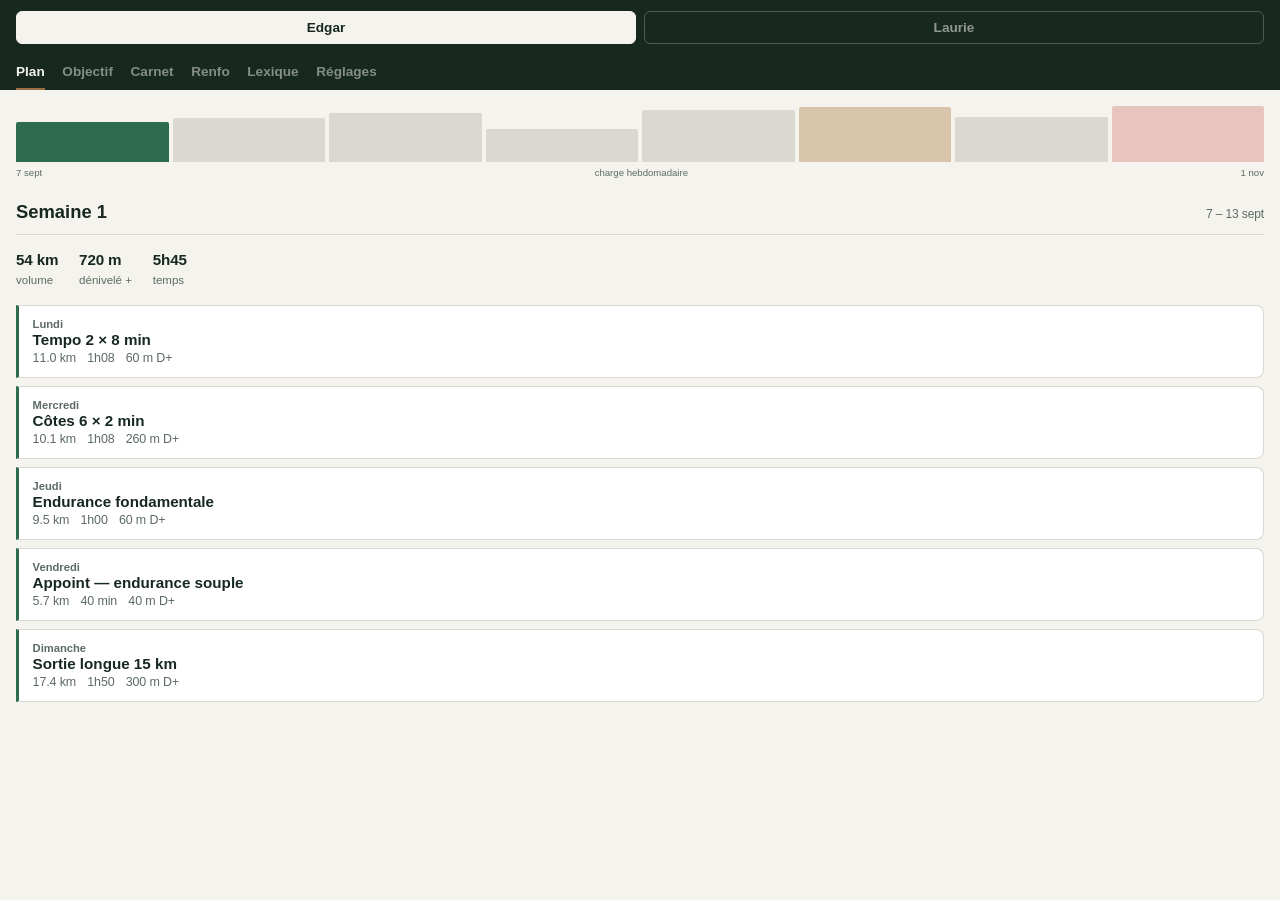
==== commit 0fdc8b82: "Update index.html" ====
--- a/index.html
+++ b/index.html
@@ -139,6 +139,7 @@
     <button onclick="setTab('plan')" aria-selected="true" id="tPlan">Plan</button>
     <button onclick="setTab('goal')" aria-selected="false" id="tGoal">Objectif</button>
     <button onclick="setTab('log')" aria-selected="false" id="tLog">Carnet</button>
+    <button onclick="setTab('renfo')" aria-selected="false" id="tRenfo">Renfo</button>
     <button onclick="setTab('lex')" aria-selected="false" id="tLex">Lexique</button>
     <button onclick="setTab('me')" aria-selected="false" id="tMe">Réglages</button>
   </nav>
@@ -180,6 +181,7 @@
       <h3 class="sec">Séances enregistrées</h3>
       <div id="logList"></div>
     </section>
+    <section id="renfo" class="panel"></section>
     <section id="lex" class="panel"></section>
     <section id="me" class="panel">
       <div id="warnStore2"></div>
@@ -221,16 +223,18 @@
   seuil:[[2,8,"tempo"],[3,8,"tempo"],[2,12,"tempo"],[2,8,"tempo"],
          [3,10,"seuil"],[2,15,"seuil"],[1,20,"tempo"],[3,3,"seuil"]],
   cotes:[[6,2],[7,2],[8,2],[5,2],[6,3],[8,3],[6,2],[4,1.5]],
-  ef:[45,45,50,40,50,45,40,25],
-  ap:[40,45,45,0,45,40,40,0],
+  cible:[68,74,80,64,88,90,74,55],
+  ef:[60,66,74,54,84,82,64,40],
+  ap:[40,42,45,0,0,0,35,0],
   lg:[[15,300],[17,400],[20,500],[14,300],[23,600],[26,750],[19,500],[42,1200]],
-  jours:["Lundi","Mercredi","Jeudi","Vendredi","Dimanche"],ech:20},
+  jours:["Lundi","Mercredi","Jeudi","Vendredi","Dimanche"],ech:30},
  laurie:{vasc:900,
   seuil:[[2,6,"tempo"],[2,8,"tempo"],[3,7,"tempo"],[2,6,"tempo"],
          [3,8,"tempo"],[3,8,"tempo"],[2,6,"tempo"],[3,3,"tempo"]],
   cotes:[[5,1.5],[6,1.5],[7,1.5],[5,1.5],[6,2],[7,2],[5,1.5],[4,1]],
-  nat:[33,33,33,30,38,40,33,25],
-  lg:[[10,200],[12,250],[14,300],[11,200],[16,380],[18,450],[14,300],[20,600]],
+  cible:[58,58,60,50,60,60,55,45],
+  ef:[50,55,60,45,60,60,50,35],
+  lg:[[9,180],[11,230],[13,280],[10,180],[15,350],[17,430],[13,280],[20,600]],
   jours:["Jour 1","Jour 2","Jour 3","Week-end"],ech:15}
 };
 
@@ -293,6 +297,125 @@
  ["Tour automatique","Découpage de la séance par la montre à chaque kilomètre. Indispensable pour lire où le terrain a coûté.",""]
 ];
 
+/* ===== progression du travail de descente =====
+   Le D− est le facteur de casse d'un urban trail : freinage répété, escaliers,
+   revêtement dur. Il se construit par paliers, jamais d'un coup. */
+var DESC={
+ edgar:[
+  "Trottinées, pose de pied douce. On récupère, on ne travaille pas encore",
+  "Trottinées, cadence légèrement plus élevée, petits pas",
+  "Deux descentes sur les six menées un peu plus vite, le reste en récupération",
+  "Trottinées souples : semaine allégée, aucune sollicitation en freinage",
+  "La moitié des descentes en appui actif, buste légèrement en avant",
+  "Toutes les descentes en appui actif : c'est le pic du travail excentrique",
+  "Retour en trottinées souples : la fraîcheur prime désormais",
+  "Marchées. Plus aucune contrainte de freinage avant la course"],
+ laurie:[
+  "Trottinées, pose de pied douce",
+  "Trottinées souples, petits pas",
+  "Trottinées, cadence un peu plus élevée",
+  "Trottinées souples : semaine allégée",
+  "Trottinées, deux descentes en appui un peu plus actif",
+  "Trottinées, la moitié en appui actif",
+  "Trottinées souples",
+  "Marchées"]
+};
+
+/* ===== renforcement ===== */
+var RENFO={
+ edgar:{
+  intro:"Ton historique — tendinite du genou et tendon d'Achille gauche, crampes de mollet — désigne le tendon "+
+    "comme facteur limitant, pas le cardio. Le travail excentrique est la seule prévention dont l'efficacité soit "+
+    "établie sur les tendinopathies achilléennes. Deux séances par semaine, 15 à 20 minutes, "+
+    "enchaînées directement après la course pendant que le corps est chaud.",
+  seances:[
+   {nom:"Séance A — force",quand:"Mercredi, après les côtes",duree:"18 min",
+    but:"Développer la force en montée et la résistance au freinage en descente.",
+    ex:[
+     {n:"Mollets excentriques sur marche",s:"3 × 15 par jambe",
+      t:"Montée sur les deux pieds, descente sur un seul en 3 secondes, talon sous le niveau de la marche.",
+      e:"Descendre trop vite. La lenteur est le stimulus, pas la charge.",
+      w:"Le seul exercice non négociable de ta liste. Commence par la jambe gauche pour lui donner tes forces intactes."},
+     {n:"Chaise contre un mur",s:"3 × 45 s",
+      t:"Dos plaqué, cuisses parallèles au sol, poids sur les talons.",
+      e:"Remonter le bassin quand ça brûle. Descends plutôt la durée que la position.",
+      w:"Prépare le quadriceps au freinage répété des escaliers stéphanois."},
+     {n:"Fentes marchées",s:"3 × 12 par jambe",
+      t:"Grand pas, genou arrière proche du sol, buste droit. Le genou avant ne dépasse pas la pointe du pied.",
+      e:"Pas trop court, qui reporte la charge sur le genou au lieu de la fesse.",
+      w:"Force en montée, et stabilité du bassin en fin de course."},
+     {n:"Gainage ventral",s:"3 × 45 s",
+      t:"Appui sur les avant-bras, corps aligné des talons à la nuque.",
+      e:"Bassin qui s'affaisse ou fesses relevées.",
+      w:"Une foulée tient par le tronc quand les jambes ne suivent plus."}]},
+   {nom:"Séance B — stabilité",quand:"Jeudi, après l'endurance",duree:"15 min",
+    but:"Protéger la cheville et le genou sur terrain irrégulier, corriger les déséquilibres droite-gauche.",
+    ex:[
+     {n:"Mollets excentriques, jambe gauche seule",s:"3 × 15",
+      t:"Même exécution qu'en séance A, sur la jambe gauche uniquement.",
+      e:"Sauter la séance quand tout va bien. C'est précisément là qu'elle sert.",
+      w:"Dose supplémentaire sur le côté fragile. C'est ce rattrapage qui fait la différence sur huit semaines."},
+     {n:"Pont fessier sur une jambe",s:"3 × 12 par jambe",
+      t:"Allongé sur le dos, une jambe tendue, monter le bassin par la fesse d'appui.",
+      e:"Pousser avec le bas du dos plutôt qu'avec la fesse.",
+      w:"Un fessier faible transfère la charge sur les ischio-jambiers, puis sur le mollet."},
+     {n:"Gainage latéral",s:"3 × 40 s par côté",
+      t:"Appui sur l'avant-bras et le pied, corps aligné vu de face.",
+      e:"Bassin qui recule, ce qui transforme l'exercice en position de repos.",
+      w:"Tient le bassin sur les appuis instables des sentiers."},
+     {n:"Équilibre sur plan instable",s:"3 × 45 s par jambe",
+      t:"Sur ton plan instable, genou légèrement fléchi. Yeux ouverts, puis fermés quand c'est acquis.",
+      e:"Se rattraper au mur. Mieux vaut réduire la durée et rester autonome.",
+      w:"Réduit le risque d'entorse, et améliore la vitesse en descente technique."}]}],
+  prog:[
+   ["Semaines 1 à 3","Installer le geste. Aucune charge additionnelle. Chercher la lenteur sur les descentes de mollet, la stabilité sur le reste. Si des courbatures apparaissent au tendon plutôt qu'au muscle, réduis à deux séries."],
+   ["Semaines 4 à 6","Ajouter une quatrième série sur le mollet excentrique, ou un sac à dos lesté de 5 kg. Porter le gainage à 60 secondes. Les fentes passent à 15 répétitions."],
+   ["Semaines 7 et 8","Maintenir le mollet excentrique à l'identique, alléger tout le reste de moitié. Arrêter complètement le renforcement les cinq jours précédant la course."]],
+  regle:"Une douleur tendineuse qui persiste le lendemain matin impose de sauter la séance suivante. "+
+    "Une gêne musculaire diffuse, non."},
+ laurie:{
+  intro:"La sensibilité des genoux se traite en amont, par la hanche. Un genou douloureux en descente est presque "+
+    "toujours un genou insuffisamment tenu par le moyen fessier et le quadriceps. Deux séances par semaine, "+
+    "15 minutes, juste après la course.",
+  seances:[
+   {nom:"Séance A — force",quand:"Jour 2, après les côtes",duree:"15 min",
+    but:"Renforcer le quadriceps et la chaîne latérale qui stabilisent le genou en descente.",
+    ex:[
+     {n:"Chaise contre un mur",s:"3 × 45 s",
+      t:"Dos plaqué, cuisses parallèles au sol, poids sur les talons.",
+      e:"Genoux qui rentrent vers l'intérieur.",
+      w:"Le quadriceps est le premier amortisseur du genou en descente."},
+     {n:"Montées sur marche",s:"3 × 12 par jambe",
+      t:"Monter sur une marche basse en poussant sur la jambe d'appui, redescendre lentement en 3 secondes.",
+      e:"S'aider de l'élan de la jambe libre.",
+      w:"La descente lente est la partie utile : c'est le geste de la descente en course."},
+     {n:"Abduction de hanche en appui latéral",s:"3 × 15 par côté",
+      t:"Allongée sur le côté, jambe supérieure tendue montée lentement.",
+      e:"Basculer le bassin en arrière pour tricher.",
+      w:"Le moyen fessier empêche le genou de s'effondrer vers l'intérieur à chaque appui."},
+     {n:"Gainage ventral",s:"3 × 40 s",
+      t:"Appui sur les avant-bras, corps aligné.",e:"Bassin qui s'affaisse.",w:""}]},
+   {nom:"Séance B — stabilité",quand:"Jour 3, après l'endurance",duree:"12 min",
+    but:"Équilibre, proprioception et chaîne postérieure.",
+    ex:[
+     {n:"Pont fessier sur une jambe",s:"3 × 12 par jambe",
+      t:"Monter le bassin par la fesse d'appui, jambe libre tendue.",
+      e:"Pousser avec le bas du dos.",w:""},
+     {n:"Gainage latéral",s:"3 × 35 s par côté",
+      t:"Appui sur l'avant-bras et le pied, corps aligné vu de face.",e:"Bassin qui recule.",w:""},
+     {n:"Équilibre sur plan instable",s:"3 × 45 s par jambe",
+      t:"Genou légèrement fléchi, yeux ouverts puis fermés.",e:"Se rattraper au mur.",
+      w:"Protège la cheville sur les appuis irréguliers."},
+     {n:"Mollets sur marche",s:"2 × 15 par jambe",
+      t:"Montée sur deux pieds, descente lente sur un seul.",e:"Descendre trop vite.",
+      w:"Prévention générale, moins prioritaire que pour Edgar mais utile."}]}],
+  prog:[
+   ["Semaines 1 à 3","Installer le geste, sans charge. Priorité à la qualité d'exécution sur le nombre."],
+   ["Semaines 4 à 6","Porter le gainage à 50 secondes, passer les montées sur marche à 15 répétitions."],
+   ["Semaines 7 et 8","Réduire de moitié. Arrêter cinq jours avant la course."]],
+  regle:"Une douleur vive au genou pendant un exercice impose de l'arrêter, pas de le poursuivre en serrant les dents."}
+};
+
 /* ===== profils ===== */
 var DEF={edgar:{fond:6.3,tempo:5.5,seuil:5.1,recup:7.0,fc:190},
          laurie:{fond:8.0,tempo:7.5,seuil:7.2,recup:8.5,fc:185}};
@@ -346,6 +469,9 @@
     b.push([d,f,"Bloc "+(j+1)+" sur "+n+" à allure "+f,"Allure "+mmss(a[f])+"/km, régulière du début à la fin"]);
     if(j<n-1)b.push([3,"recup","Trot de récupération","Assez lent pour que le souffle redescende"]);
   }
+  var used=ech+n*d+(n-1)*3+10;
+  var liaQ=Math.max(5,Math.round(p.cible[i]-used));
+  b.push([liaQ,"fond","Footing de liaison","Retour à une allure facile, respiration qui redescend"]);
   b.push([10,"recup","Retour au calme","Foulée relâchée"]);
   out.push(mk(p.jours[0],(f==="seuil"?"Seuil ":"Tempo ")+n+" × "+d+" min",b,60,f,
     i===7?"Court et vif : réveiller la foulée sans créer de fatigue.":
@@ -353,45 +479,62 @@
 
   /* côtes */
   var c=p.cotes[i],up=c[0]*c[1],dn=up*0.8,dplus=Math.round(up/60*p.vasc);
-  var bc=[[ech,"fond","Échauffement progressif","Jusqu'au pied de la côte"]];
+  var bc=[[ech,"fond","Échauffement progressif","Jusqu'au pied de la côte, sans forcer"]];
   bc.push([up,"cote",c[0]+" montées de "+c[1]+" min","Course soutenue, pas sprint. La dernière doit ressembler à la première"]);
-  bc.push([dn,"desc",c[0]+" descentes de récupération",
-    i<4||ath==="laurie"?"En trottinant, pose de pied douce":"En trottinant, c'est aussi du travail de descente"]);
+  bc.push([dn,"desc",c[0]+" descentes",DESC[ath][i]]);
+  var liaC=Math.max(5,Math.round(p.cible[i]-(ech+up+dn+10)));
+  bc.push([liaC,"fond","Footing de liaison","Terrain plat, allure facile"]);
   bc.push([10,"recup","Retour au calme","Puis 15 min de renforcement"]);
   out.push(mk(p.jours[1],"Côtes "+c[0]+" × "+(c[1]===1.5?"90 s":c[1]===1?"60 s":c[1]+" min"),bc,dplus,"cote",
     i===5?"Séance de côtes la plus lourde du plan.":
     (ath==="laurie"?"Descente en trottinant souple : les genoux ne travaillent pas en freinage sur cette séance.":"")));
 
-  /* endurance ou natation */
-  if(ath==="edgar"){
-    var e=p.ef[i];
-    out.push(mk(p.jours[2],"Endurance fondamentale",
-      [[e,"fond","Footing continu","Terrain roulant, aucune côte marquée"]],60,"fond",
-      "Cette séance ne doit jamais être rapide. Si tu finis essoufflé, elle est ratée : c'est elle qui construit ton point faible."));
-    if(appoint&&p.ap[i]){
-      out.push(mk(p.jours[3],"Appoint — endurance souple",
-        [[p.ap[i],"recup","Footing très souple","Plus lent que la veille, sans dénivelé"]],40,"recup",
-        i===5?"Semaine du pic : si tu dois choisir, garde dimanche frais et supprime cette séance.":
-        "Séance d'appoint : la première à sacrifier au moindre signal de la jambe gauche."));
-    }
-  }else{
-    out.push(mk(p.jours[2],"Natation",
-      [[p.nat[i],"nat","Nage continue","Allure régulière"]],0,"nat",
-      "Volume aérobie sans contrainte pour les genoux. Ce n'est pas un jour de repos."));
+  /* endurance fondamentale */
+  out.push(mk(p.jours[2],"Endurance fondamentale",
+    [[p.ef[i],"fond","Footing continu","Terrain roulant, aucune côte marquée"]],60,"fond",
+    ath==="edgar"?
+    (i<3?"Travaille la cadence : vise 170 à 180 pas par minute, affichés par la Race. Un ancien sprinteur "+
+      "garde une foulée longue et bondissante, coûteuse sur 42 km. Raccourcir le pas et augmenter la fréquence "+
+      "réduit le temps de contact au sol et ménage l'Achille.":
+     "Cette séance ne doit jamais être rapide. Si tu finis essoufflé, elle est ratée : c'est elle qui construit ton point faible. "+
+      "Garde un œil sur la cadence, 170 à 180 pas par minute."):
+    "Allure facile du début à la fin. C'est la séance qui bâtit l'endurance, pas celle où l'on se teste."));
+
+  /* appoint, Edgar seulement */
+  if(ath==="edgar"&&appoint&&p.ap[i]){
+    out.push(mk(p.jours[3],"Appoint — endurance souple",
+      [[p.ap[i],"recup","Footing très souple","Plus lent que la veille, sans dénivelé"]],40,"recup",
+      i===5?"Semaine du pic : si tu dois choisir, garde dimanche frais et supprime cette séance.":
+      "Séance d'appoint : la première à sacrifier au moindre signal de la jambe gauche."));
   }
 
   /* sortie longue */
   var l=p.lg[i],race=(i===7);
-  var lmn=l[0]*a.fond+l[1]/100*5;
-  var bl=[[lmn,race?"course":"longue",l[0]+" km avec "+l[1]+" m de D+",
-    "Allure "+mmss(a.fond)+"/km sur les portions plates"]];
-  var extra="";
-  if(i===2)extra="Premier test nutrition : une prise à 1 h, puis toutes les 40 min. 400 à 500 ml de boisson par heure.";
-  if(i===4)extra=ath==="edgar"?"Première sortie spécifique : cherche du bitume et des volées d'escaliers en descente. C'est ce qui casse sur un urban trail.":
+  var lmn=l[0]*a.fond+l[1]/100*5,bl=[],extra="";
+  if(race){
+    bl=[[lmn,"course",l[0]+" km avec "+l[1]+" m de D+","Allure "+mmss(a.fond)+"/km sur les portions plates"]];
+    extra="Prise alimentaire toutes les 40 min dès la 45e. Prudence sur les dix premiers kilomètres : "+
+      "les deux premières heures doivent sembler trop lentes.";
+  }else if(i>=4){
+    /* bloc à allure course inséré au deux tiers */
+    var spec=[0,0,0,0,20,30,20][i]||0;
+    bl=[[Math.round(lmn*0.6),"longue","Première partie à allure fondamentale",
+         "Allure "+mmss(a.fond)+"/km, respiration facile"],
+        [spec,"tempo","Bloc à allure course","Allure "+mmss((a.fond+a.tempo)/2)+
+         "/km, sur terrain représentatif du parcours"],
+        [Math.round(lmn*0.4)-spec,"longue","Retour à allure fondamentale",
+         "Sur jambes déjà fatiguées : c'est là que se joue la fin de course"]];
+  }else{
+    bl=[[lmn,"longue",l[0]+" km avec "+l[1]+" m de D+","Allure "+mmss(a.fond)+"/km, sans bloc rapide"]];
+  }
+  if(i===2)extra="Premier test nutrition : une prise à 1 h, puis toutes les 40 min, et 400 à 500 ml de boisson par heure. "+
+    "Intègre aussi deux volées d'escaliers en descente, sans forcer : la descente se construit tôt, pas la veille.";
+  if(i===4)extra=ath==="edgar"?
+    "Sortie spécifique : bitume et escaliers en descente sur au moins un tiers du parcours. Sur un urban trail, "+
+    "c'est le freinage répété qui détruit les cuisses, pas la montée.":
     "Première sortie longue avec les semelles orthopédiques. La contrainte articulaire diffère de l'entraînement habituel.";
   if(i===5)extra="Répétition générale : tenue, chaussures, sac, nutrition et horaire du jour J. Son chrono fixe l'objectif définitif.";
-  if(i===6)extra=ath==="edgar"?"Dernier volume conséquent, dont 5 km à allure course au milieu.":"Dernier volume conséquent.";
-  if(race)extra="Prise alimentaire toutes les 40 min dès la 45e. Prudence sur les dix premiers kilomètres.";
+  if(i===6)extra="Dernier volume conséquent. Le bloc à allure course se place sur jambes fatiguées, comme au 30e kilomètre.";
   out.push(mk(p.jours[ath==="edgar"?4:3],race?"Saint-Étienne Urban Trail":"Sortie longue "+l[0]+" km",
     bl,l[1],race?"course":"longue",extra,race?"race":(i===2||i===4||i===5?"key":"")));
   return out;
@@ -412,11 +555,11 @@
   wL.setAttribute("aria-pressed",x==="laurie");render()}
 function setTab(t){
   document.querySelectorAll(".panel").forEach(function(p){p.classList.toggle("on",p.id===t)});
-  [["plan",tPlan],["goal",tGoal],["log",tLog],["lex",tLex],["me",tMe]]
+  [["plan",tPlan],["goal",tGoal],["log",tLog],["renfo",tRenfo],["lex",tLex],["me",tMe]]
     .forEach(function(x){x[1].setAttribute("aria-selected",x[0]===t)});
   render();
 }
-function render(){drawBars();drawWeek();drawGoal();drawLex();drawMe();drawLog();
+function render(){drawBars();drawWeek();drawGoal();drawLex();drawRenfo();drawMe();drawLog();
   warnStore.innerHTML=storeWarn();warnStore2.innerHTML=storeWarn()}
 
 /* ===== profil de charge ===== */
@@ -505,6 +648,28 @@
      (l[2]?'<div class="me num">'+l[2]+'</div>':"")+'</div>'}).join("");
 }
 
+function drawRenfo(){
+  var r=RENFO[ath];
+  var h='<p style="font-size:.85rem;margin-bottom:1rem">'+r.intro+'</p>';
+  h+=r.seances.map(function(sc){
+    return '<div class="weekhead" style="margin-top:1.2rem"><h2 style="font-size:1rem">'+sc.nom+
+      '</h2><div class="dates num">'+sc.duree+'</div></div>'+
+      '<p style="font-size:.78rem;color:var(--soft);margin-bottom:.2rem">'+sc.quand+'</p>'+
+      '<p style="font-size:.82rem;margin-bottom:.6rem">'+sc.but+'</p>'+
+      sc.ex.map(function(e){
+        return '<div class="lex"><div style="display:flex;justify-content:space-between;gap:.6rem">'+
+          '<b>'+e.n+'</b><span class="num" style="font-size:.8rem;font-weight:700;color:var(--bistre);white-space:nowrap">'+e.s+'</span></div>'+
+          '<p>'+e.t+'</p>'+
+          '<p style="color:var(--alerte);font-size:.78rem;margin-top:2px">À éviter : '+e.e+'</p>'+
+          (e.w?'<div class="me">'+e.w+'</div>':"")+'</div>';
+      }).join("");
+  }).join("");
+  h+='<h3 class="sec">Progression sur huit semaines</h3><div class="chk">'+
+    r.prog.map(function(p){return '<div class="chk-item"><b>'+p[0]+'</b><p>'+p[1]+'</p></div>'}).join("")+'</div>'+
+    '<div class="warn">'+r.regle+'</div>';
+  renfo.innerHTML=h;
+}
+
 /* ===== réglages ===== */
 function drawMe(){
   var a=me[ath];
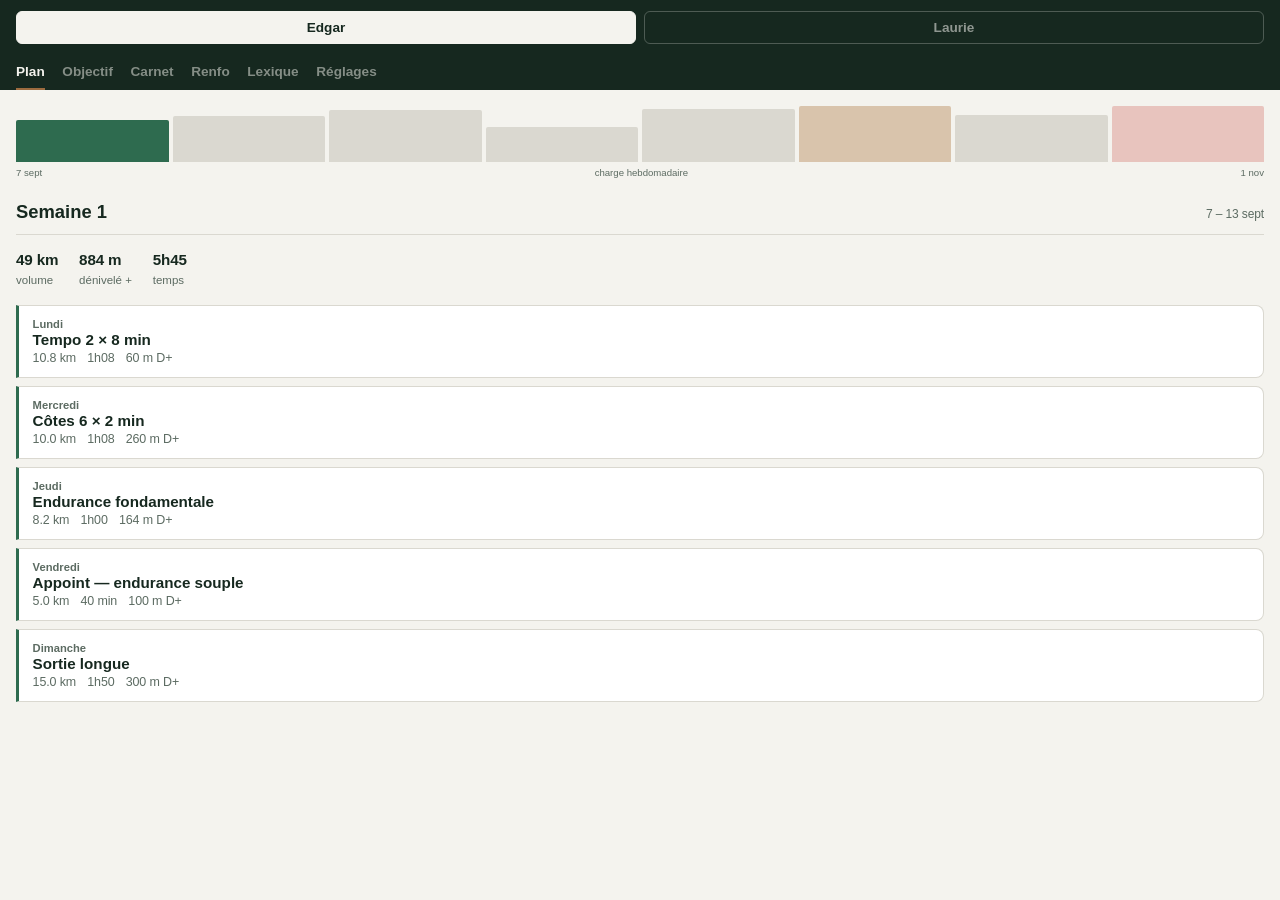
==== commit b710d6db: "Update index.html" ====
--- a/index.html
+++ b/index.html
@@ -90,6 +90,13 @@
 input,select,textarea{width:100%;padding:.5rem;border:1px solid var(--rule);border-radius:6px;font-size:1rem;
  font-family:inherit;background:#fff;color:var(--ink);margin-bottom:.6rem;-webkit-appearance:none}
 .pair{display:grid;grid-template-columns:1fr 1fr;gap:.6rem}
+.paceRow{display:flex;justify-content:space-between;align-items:center;
+ padding:.45rem 0;border-bottom:1px solid var(--rule)}
+.paceRow label{margin:0;font-size:.85rem;color:var(--ink);font-weight:600}
+.paceIn{display:flex;align-items:center;gap:.2rem}
+.paceIn input{width:3.1rem;margin:0;text-align:center;font-variant-numeric:tabular-nums;padding:.4rem .2rem}
+.paceIn input::-webkit-outer-spin-button,.paceIn input::-webkit-inner-spin-button{-webkit-appearance:none;margin:0}
+.paceIn span{font-size:.85rem;color:var(--soft)}
 button.act{width:100%;padding:.7rem;border:none;border-radius:6px;background:var(--sapin);
  color:var(--paper);font-size:.9rem;font-weight:700;font-family:inherit;cursor:pointer;margin-bottom:.5rem}
 button.act.ghost{background:#fff;color:var(--sapin);border:1px solid var(--rule)}
@@ -186,13 +193,7 @@
     <section id="me" class="panel">
       <div id="warnStore2"></div>
       <h3 class="sec">Allures de référence sur plat</h3>
-      <div class="pair">
-        <div><label for="aFond">Fondamental</label><input type="text" id="aFond" placeholder="6'18" inputmode="numeric"></div>
-        <div><label for="aTempo">Tempo</label><input type="text" id="aTempo" placeholder="5'30" inputmode="numeric"></div>
-        <div><label for="aSeuil">Seuil</label><input type="text" id="aSeuil" placeholder="5'06" inputmode="numeric"></div>
-        <div><label for="aRecup">Récupération</label><input type="text" id="aRecup" placeholder="7'00" inputmode="numeric"></div>
-      </div>
-      <p style="font-size:.72rem;color:var(--soft);margin-bottom:.6rem">Format minutes'secondes, par exemple 5'45.</p>
+      <div id="paces"></div>
       <label for="aFc">Fréquence cardiaque maximale (bpm)</label><input type="number" id="aFc">
       <button class="act" onclick="saveMe()">Enregistrer</button>
       <div id="rythme"></div>
@@ -416,8 +417,13 @@
   regle:"Une douleur vive au genou pendant un exercice impose de l'arrêter, pas de le poursuivre en serrant les dents."}
 };
 
-/* ===== profils ===== */
-var DEF={edgar:{fond:6.3,tempo:5.5,seuil:5.1,recup:7.0,fc:190},
+/* ===== relief du terrain =====
+   Peu de terrain plat disponible : chaque sortie porte un dénivelé structurel,
+   environ 20 m par km, qui s'ajoute au D+ programmé et allonge la durée réelle.
+   Convention : 5 min de plus par 100 m de D+, cohérente avec le reste du plan. */
+var TERRAIN=20;
+function terrainPace(base){return base+TERRAIN/100*5}
+var DEF={edgar:{fond:6.3,tempo:5.5,seuil:5.1,recup:7.0,fc:198},
          laurie:{fond:8.0,tempo:7.5,seuil:7.2,recup:8.5,fc:185}};
 var ath="edgar",wk=0,me=JSON.parse(JSON.stringify(DEF)),logs=[],appoint=true,last=null,STORE=true;
 
@@ -471,7 +477,7 @@
   }
   var used=ech+n*d+(n-1)*3+10;
   var liaQ=Math.max(5,Math.round(p.cible[i]-used));
-  b.push([liaQ,"fond","Footing de liaison","Retour à une allure facile, respiration qui redescend"]);
+  b.push([liaQ,"terrainFond","Footing de liaison","Sur le relief du secteur, allure facile"]);
   b.push([10,"recup","Retour au calme","Foulée relâchée"]);
   out.push(mk(p.jours[0],(f==="seuil"?"Seuil ":"Tempo ")+n+" × "+d+" min",b,60,f,
     i===7?"Court et vif : réveiller la foulée sans créer de fatigue.":
@@ -483,27 +489,30 @@
   bc.push([up,"cote",c[0]+" montées de "+c[1]+" min","Course soutenue, pas sprint. La dernière doit ressembler à la première"]);
   bc.push([dn,"desc",c[0]+" descentes",DESC[ath][i]]);
   var liaC=Math.max(5,Math.round(p.cible[i]-(ech+up+dn+10)));
-  bc.push([liaC,"fond","Footing de liaison","Terrain plat, allure facile"]);
+  bc.push([liaC,"terrainFond","Footing de liaison","Sur le relief du secteur, allure facile"]);
   bc.push([10,"recup","Retour au calme","Puis 15 min de renforcement"]);
   out.push(mk(p.jours[1],"Côtes "+c[0]+" × "+(c[1]===1.5?"90 s":c[1]===1?"60 s":c[1]+" min"),bc,dplus,"cote",
     i===5?"Séance de côtes la plus lourde du plan.":
     (ath==="laurie"?"Descente en trottinant souple : les genoux ne travaillent pas en freinage sur cette séance.":"")));
 
-  /* endurance fondamentale */
+  /* endurance fondamentale, sur le relief du secteur */
+  var efKm=p.ef[i]/terrainPace(a.fond),efDp=Math.round(efKm*TERRAIN);
   out.push(mk(p.jours[2],"Endurance fondamentale",
-    [[p.ef[i],"fond","Footing continu","Terrain roulant, aucune côte marquée"]],60,"fond",
+    [[p.ef[i],"terrainFond","Footing continu","Sur le relief habituel, sans chercher les plus grosses côtes du secteur"]],efDp,"fond",
     ath==="edgar"?
     (i<3?"Travaille la cadence : vise 170 à 180 pas par minute, affichés par la Race. Un ancien sprinteur "+
       "garde une foulée longue et bondissante, coûteuse sur 42 km. Raccourcir le pas et augmenter la fréquence "+
-      "réduit le temps de contact au sol et ménage l'Achille.":
+      "réduit le temps de contact au sol et ménage l'Achille. Sur ce terrain, l'allure sera plus lente qu'en plaine : "+
+      "vise la sensation, pas le chiffre.":
      "Cette séance ne doit jamais être rapide. Si tu finis essoufflé, elle est ratée : c'est elle qui construit ton point faible. "+
       "Garde un œil sur la cadence, 170 à 180 pas par minute."):
     "Allure facile du début à la fin. C'est la séance qui bâtit l'endurance, pas celle où l'on se teste."));
 
   /* appoint, Edgar seulement */
   if(ath==="edgar"&&appoint&&p.ap[i]){
+    var apKm=p.ap[i]/terrainPace(a.recup),apDp=Math.round(apKm*TERRAIN);
     out.push(mk(p.jours[3],"Appoint — endurance souple",
-      [[p.ap[i],"recup","Footing très souple","Plus lent que la veille, sans dénivelé"]],40,"recup",
+      [[p.ap[i],"terrainRecup","Footing très souple","Plus lent que la veille, sur le même relief modéré"]],apDp,"recup",
       i===5?"Semaine du pic : si tu dois choisir, garde dimanche frais et supprime cette séance.":
       "Séance d'appoint : la première à sacrifier au moindre signal de la jambe gauche."));
   }
@@ -535,18 +544,21 @@
     "Première sortie longue avec les semelles orthopédiques. La contrainte articulaire diffère de l'entraînement habituel.";
   if(i===5)extra="Répétition générale : tenue, chaussures, sac, nutrition et horaire du jour J. Son chrono fixe l'objectif définitif.";
   if(i===6)extra="Dernier volume conséquent. Le bloc à allure course se place sur jambes fatiguées, comme au 30e kilomètre.";
-  out.push(mk(p.jours[ath==="edgar"?4:3],race?"Saint-Étienne Urban Trail":"Sortie longue "+l[0]+" km",
-    bl,l[1],race?"course":"longue",extra,race?"race":(i===2||i===4||i===5?"key":"")));
+  out.push(mk(p.jours[ath==="edgar"?4:3],race?"Saint-Étienne Urban Trail":"Sortie longue",
+    bl,l[1],race?"course":"longue",extra,race?"race":(i===2||i===4||i===5?"key":""),l[0]));
   return out;
 }
-function mk(day,title,blocks,dp,feel,note,cls){
+function mk(day,title,blocks,dp,feel,note,cls,kmFix){
   var a=me[ath],p=PAR[ath],cote=a.fond+3.2,desc=a.tempo+0.1;
   var mn=0,km=0;
   for(var i=0;i<blocks.length;i++){
     var t=blocks[i][0],f=blocks[i][1];mn+=t;
-    var v=f==="cote"?cote:f==="desc"?desc:f==="longue"||f==="course"?a.fond:f==="nat"?0:a[f];
+    var v=f==="cote"?cote:f==="desc"?desc:f==="longue"||f==="course"?a.fond:
+      f==="terrainFond"?terrainPace(a.fond):f==="terrainRecup"?terrainPace(a.recup):
+      f==="nat"?0:a[f];
     if(v>0)km+=t/v;
   }
+  if(kmFix!=null)km=kmFix;
   return {day:day,title:title,b:blocks,dp:dp,mn:mn,km:km,feel:feel,note:note||"",cls:cls||""};
 }
 
@@ -671,16 +683,26 @@
 }
 
 /* ===== réglages ===== */
+var PACEF=[["fond","Fondamental"],["tempo","Tempo"],["seuil","Seuil"],["recup","Récupération"]];
 function drawMe(){
   var a=me[ath];
-  aFond.value=mmss(a.fond);aTempo.value=mmss(a.tempo);
-  aSeuil.value=mmss(a.seuil);aRecup.value=mmss(a.recup);aFc.value=a.fc;
+  paces.innerHTML=PACEF.map(function(f){
+    var m=Math.floor(a[f[0]]),sc=Math.round((a[f[0]]-m)*60);
+    if(sc===60){m++;sc=0}
+    return '<div class="paceRow"><label>'+f[1]+'</label><div class="paceIn">'+
+      '<input type="number" inputmode="numeric" id="p_'+f[0]+'_m" value="'+m+'" min="3" max="15" aria-label="'+f[1]+', minutes">'+
+      "<span>'</span>"+
+      '<input type="number" inputmode="numeric" id="p_'+f[0]+'_s" value="'+String(sc).padStart(2,"0")+
+      '" min="0" max="59" aria-label="'+f[1]+', secondes"><span>/km</span></div></div>';
+  }).join("");
+  aFc.value=a.fc;
   rythme.innerHTML=ath==="edgar"?
    '<h3 class="sec">Rythme de la semaine</h3><div class="pair">'+
    '<button class="opt'+(appoint?"":" on")+'" onclick="setAppoint(false)"><b>3 séances</b>'+
    '<span>lundi, mercredi, jeudi</span></button><button class="opt'+(appoint?" on":"")+
    '" onclick="setAppoint(true)"><b>4 séances</b><span>+ appoint le vendredi</span></button></div>'+
-   '<p style="font-size:.75rem;color:var(--soft)">La sortie longue du dimanche s\'ajoute dans les deux cas.</p>':"";
+   '<p style="font-size:.75rem;color:var(--soft)">La sortie longue du dimanche s\'ajoute dans les deux cas. '+
+   "L'appoint disparaît de lui-même en semaines 4 à 6, quand les autres séances sont les plus longues.</p>":"";
   var Z=[["Zone 1 · récupération",.60,.70],["Zone 2 · fondamental",.70,.80],
          ["Zone 3 · tempo",.80,.88],["Zone 4 · seuil",.88,.94],["Zone 5 · maximale",.94,1]];
   zones.innerHTML='<h3 class="sec">Zones de fréquence cardiaque</h3>'+Z.map(function(z){
@@ -688,12 +710,20 @@
       Math.round(a.fc*z[2])+'</b></div>'}).join("");
 }
 function saveMe(){
-  var a=me[ath],v;
-  v=parsePace(aFond.value);if(v)a.fond=v;
-  v=parsePace(aTempo.value);if(v)a.tempo=v;
-  v=parsePace(aSeuil.value);if(v)a.seuil=v;
-  v=parsePace(aRecup.value);if(v)a.recup=v;
-  v=parseInt(aFc.value);if(v)a.fc=v;
+  var a=me[ath],bad=[];
+  PACEF.forEach(function(f){
+    var mE=document.getElementById("p_"+f[0]+"_m"),sE=document.getElementById("p_"+f[0]+"_s");
+    var m=parseInt(mE.value),sc=parseInt(sE.value);
+    if(isNaN(m))return;
+    if(isNaN(sc))sc=0;
+    if(sc>59){bad.push(f[1]);return}
+    var v=m+sc/60;
+    if(v<3||v>15){bad.push(f[1]);return}
+    a[f[0]]=v;
+  });
+  var fc=parseInt(aFc.value);
+  if(fc>=120&&fc<=230)a.fc=fc;else if(aFc.value)bad.push("fréquence maximale");
+  if(bad.length){toast("Valeur incohérente : "+bad.join(", "));render();return}
   var ok=put("ct_allures",JSON.stringify(me));
   toast(ok?"Allures enregistrées":"Allures appliquées, mais non conservées après fermeture");
   render();
@@ -754,7 +784,17 @@
   var dl=findLog(j);if(!dl||!dl.Header)throw new Error("en-tête introuvable");
   var h=dl.Header,km=(h.Distance||0)/1000,sec=h.Duration||0;
   var asc=Math.round(h.Ascent||0),desc=Math.round(h.Descent||0);
-  var hrA=h.HR?hrv(h.HR.Avg):null,hrM=h.HR?hrv(h.HR.Max):null;
+  var hrA=null,hrM=null;
+  if(h.HR&&h.HR.Avg!=null){hrA=hrv(h.HR.Avg);hrM=hrv(h.HR.Max)}
+  else if(Array.isArray(dl.Samples)&&dl.Samples.length){
+    var sum=0,n=0,mx=0;
+    for(var i=0;i<dl.Samples.length;i++){
+      var v=dl.Samples[i].HR;
+      if(v!=null){sum+=v;n++;if(v>mx)mx=v}
+    }
+    if(n){hrA=Math.round(sum/n*60);hrM=Math.round(mx*60)}
+  }
+  var cad=(h.StepCount&&sec)?Math.round(h.StepCount/(sec/60)):null;
   var p=km>0?(sec/60)/km:0,dt=h.DateTime?new Date(h.DateTime):null;
   last={km:km,sec:sec,asc:asc,hrA:hrA,date:dt?dt.toISOString().slice(0,10):""};
   var laps=collectLaps(dl);
@@ -763,20 +803,19 @@
    (dt?dt.toLocaleDateString("fr-FR"):"date inconnue")+'</div></div>'+
    '<div class="figs">'+fg(km.toFixed(1)+" km","distance")+fg(asc+" m","dénivelé +")+fg(hm(sec/60),"durée")+
    fg(mmss(p),"allure moyenne")+fg(desc+" m","dénivelé −")+fg(hrA?hrA+" bpm":"—","FC moyenne")+'</div>'+
-   compare(km,asc,sec)+splitsHtml(laps,p)+zoneHtml(hrA,hrM)+
+   compare(km,asc,sec)+splitsHtml(laps,p)+zoneHtml(hrA,hrM)+cadHtml(cad)+
    '<button class="act" onclick="toLog()" style="margin-top:1rem">Ajouter au carnet</button>';
 }
 function fg(v,l){return '<div class="fig"><b class="num">'+v+'</b><span>'+l+'</span></div>'}
 function collectLaps(dl){
-  var out=[],s=dl.Samples||[];
-  for(var i=0;i<s.length;i++){
-    var w=s[i]&&s[i].Window;if(!w)continue;
-    if((w.Type||"").toLowerCase().indexOf("lap")<0)continue;
-    var d=(w.Distance||0)/1000,t=w.Duration||0;if(d<=0||t<=0)continue;
+  var out=[],w=dl.Windows||[];
+  for(var i=0;i<w.length;i++){
+    var ww=w[i]&&w[i].Window;if(!ww)continue;
+    if((ww.Type||"").toLowerCase().indexOf("lap")<0)continue;
+    var d=(ww.Distance||0)/1000,t=ww.Duration||0;if(d<=0||t<=0)continue;
     var hr=null;
-    if(Array.isArray(w.HR)&&w.HR[0])hr=hrv(w.HR[0].Avg);
-    else if(w.HR)hr=hrv(w.HR.Avg);
-    out.push({d:d,t:t,asc:Math.round(w.Ascent||0),hr:hr,pace:(t/60)/d});
+    if(Array.isArray(ww.HR)&&ww.HR[0]&&ww.HR[0].Avg!=null)hr=hrv(ww.HR[0].Avg);
+    out.push({d:d,t:t,asc:Math.round(ww.Ascent||0),hr:hr,pace:(t/60)/d});
   }
   return out;
 }
@@ -821,6 +860,17 @@
   return '<div class="block" style="margin-top:1rem"><h4>Lecture cardiaque</h4><p style="font-size:.85rem">'+m+
     (hrM?' Maximale relevée : <span class="num">'+hrM+' bpm</span>.':"")+'</p></div>';
 }
+function cadHtml(cad){
+  if(!cad)return "";
+  var m='Cadence moyenne mesurée : <span class="num">'+cad+' pas par minute</span>.';
+  if(ath==="edgar"){
+    if(cad<160)m+=" C'est nettement sous la cible de 170 à 180. Une foulée longue et bondissante, héritée du sprint, "+
+      "allonge le temps de contact au sol et charge l'Achille à chaque appui. À travailler en priorité sur les prochaines endurances.";
+    else if(cad<170)m+=" Proche de la cible de 170 à 180, encore un peu bas.";
+    else m+=" Dans la cible visée de 170 à 180.";
+  }
+  return '<div class="block"><h4>Cadence</h4><p style="font-size:.85rem">'+m+'</p></div>';
+}
 function toLog(){
   if(!last)return;
   logs.push({dt:last.date,ty:"Importée",km:last.km.toFixed(1),mn:Math.round(last.sec/60),
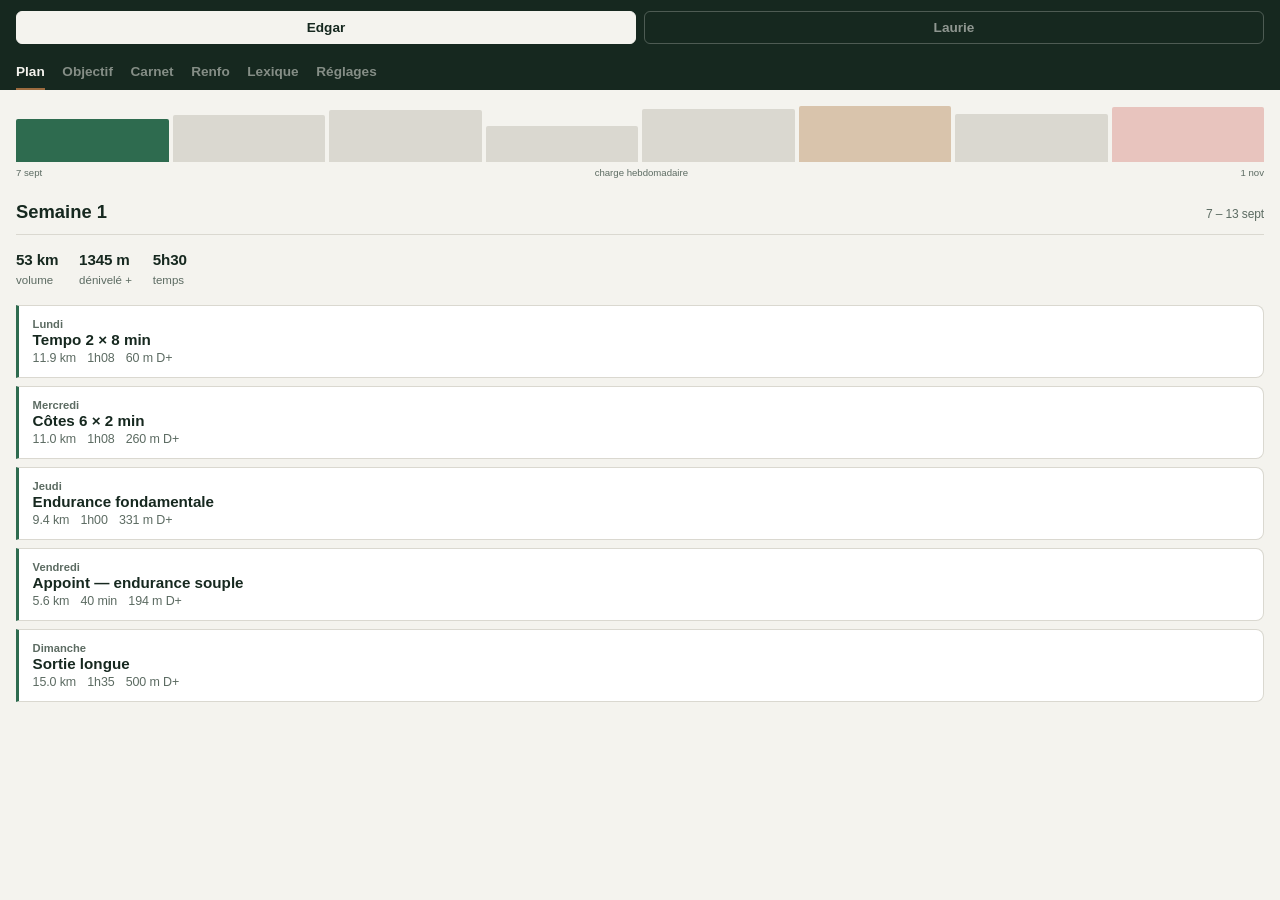
==== commit 8dddb4b1: "Update index.html" ====
--- a/index.html
+++ b/index.html
@@ -75,6 +75,12 @@
 .step .t{font-size:.8rem;font-weight:700;color:var(--bistre)}
 .step .b{font-size:.85rem}
 .step .b em{display:block;font-style:normal;font-size:.75rem;color:var(--soft);margin-top:1px}
+.ngp{background:#EDF1EE;border-left:3px solid var(--sapin);padding:.6rem .7rem;border-radius:0 6px 6px 0}
+.ngp b{font-size:1.4rem;color:var(--sapin)}
+.ngp span{display:block;font-size:.72rem;color:var(--soft);margin-top:2px}
+.ngp em{font-style:italic}
+.bn{display:inline-block;font-size:.68rem;font-weight:700;color:var(--sapin);
+ background:#E4EDE7;border-radius:3px;padding:0 4px;margin-left:.3rem;vertical-align:1px}
 .feel{background:#EDF1EE;border-left:3px solid var(--sapin);padding:.6rem .7rem;border-radius:0 6px 6px 0;font-size:.85rem}
 .warn{background:#F7EDE8;border-left:3px solid var(--alerte);padding:.6rem .7rem;border-radius:0 6px 6px 0;font-size:.85rem}
 .scen{border:1px solid var(--rule);background:#fff;border-radius:8px;padding:.8rem;margin-bottom:.6rem}
@@ -227,7 +233,7 @@
   cible:[68,74,80,64,88,90,74,55],
   ef:[60,66,74,54,84,82,64,40],
   ap:[40,42,45,0,0,0,35,0],
-  lg:[[15,300],[17,400],[20,500],[14,300],[23,600],[26,750],[19,500],[42,1200]],
+  lg:[[15,500],[17,600],[20,700],[14,480],[23,800],[26,900],[19,650],[42,1200]],
   jours:["Lundi","Mercredi","Jeudi","Vendredi","Dimanche"],ech:30},
  laurie:{vasc:900,
   seuil:[[2,6,"tempo"],[2,8,"tempo"],[3,7,"tempo"],[2,6,"tempo"],
@@ -254,14 +260,14 @@
 /* ===== objectifs ===== */
 var GOAL={
  edgar:{race:"42 km · 1200 m D+",eq:54,
-  sc:[["Ambitieux","4h50","5'20/km sur plat équivalent. Suppose une préparation sans accroc."],
-      ["Réaliste","5h10","5'45/km. La cible autour de laquelle construire la stratégie de course."],
-      ["Repli","5h35","6'10/km. Gestion prudente si la jambe gauche se manifeste."]],
+  sc:[["Ambitieux","4h25","4'55/km sur plat équivalent. Suppose une préparation sans accroc."],
+      ["Réaliste","4h45","5'17/km. La cible autour de laquelle construire la stratégie de course."],
+      ["Repli","5h10","5'45/km. Gestion prudente si la jambe gauche se manifeste."]],
   chk:[["Fin semaine 3 — 27 septembre","Sortie de 21 km. Ce qui compte : l'allure d'effort à fréquence cardiaque contenue, et l'état de la jambe gauche le lendemain."],
        ["Fin semaine 6 — 18 octobre","Sortie de 28 km avec 750 m de D+. C'est le vrai prédicteur : son chrono fixe la cible définitive."]],
-  tbl:[["2h40","≈ 4h12"],["3h00","≈ 4h43"],["3h20","≈ 5h15"]],
-  note:"Projection à partir du chrono de la semaine 6 sur 28 km et 750 m de D+.",
-  warn:"Descendre sous 4h demanderait de boucler la semaine 6 en 2h32, soit une vingtaine de minutes sous le scénario ambitieux. Peu probable sur huit semaines, mais plus hors d'atteinte : la semaine 6 tranchera."},
+  tbl:[["2h30","≈ 3h59"],["2h45","≈ 4h23"],["3h00","≈ 4h47"]],
+  note:"Projection à partir du chrono de la semaine 6 sur 26 km et 900 m de D+.",
+  warn:"Ta sortie du 13 septembre — 16,4 km et 615 m de D+ en 1h41 à 76 % de ta fréquence maximale — déplace nettement ces cibles vers le haut. Les 4h ne sont plus hors d'atteinte : il faudrait boucler la semaine 6 autour de 2h30. La sortie de 26 km du 18 octobre tranchera."},
  laurie:{race:"20 km · environ 600 m D+",eq:26,
   sc:[["Ambitieux","3h10","7'20/km sur plat équivalent."],
       ["Réaliste","3h25","8'00/km. La cible de travail."],
@@ -419,11 +425,13 @@
 
 /* ===== relief du terrain =====
    Peu de terrain plat disponible : chaque sortie porte un dénivelé structurel,
-   environ 20 m par km, qui s'ajoute au D+ programmé et allonge la durée réelle.
-   Convention : 5 min de plus par 100 m de D+, cohérente avec le reste du plan. */
-var TERRAIN=20;
-function terrainPace(base){return base+TERRAIN/100*5}
-var DEF={edgar:{fond:6.3,tempo:5.5,seuil:5.1,recup:7.0,fc:198},
+   environ 35 m par km, mesuré sur la sortie du 13 septembre (615 m sur 16,4 km).
+   Convention : 2 min de plus par 100 m de D+. Sur une boucle, la descente
+   récupère une partie du temps perdu en montée — calibré sur la sortie du
+   13 septembre : 16,4 km et 615 m en 1h41. */
+var TERRAIN=35;
+function terrainPace(base){return base+TERRAIN/100*2}
+var DEF={edgar:{fond:5.65,tempo:5.05,seuil:4.7,recup:6.5,fc:198},
          laurie:{fond:8.0,tempo:7.5,seuil:7.2,recup:8.5,fc:185}};
 var ath="edgar",wk=0,me=JSON.parse(JSON.stringify(DEF)),logs=[],appoint=true,last=null,STORE=true;
 
@@ -484,16 +492,22 @@
     (i===0?"Première séance de qualité. Reste sous tes sensations : la marge se prend plus tard.":"")));
 
   /* côtes */
-  var c=p.cotes[i],up=c[0]*c[1],dn=up*0.8,dplus=Math.round(up/60*p.vasc);
+  var c=p.cotes[i],up=c[0]*c[1],dn=up*0.8,dnEach=dn/c[0],dplus=Math.round(up/60*p.vasc);
   var bc=[[ech,"fond","Échauffement progressif","Jusqu'au pied de la côte, sans forcer"]];
   bc.push([up,"cote",c[0]+" montées de "+c[1]+" min","Course soutenue, pas sprint. La dernière doit ressembler à la première"]);
   bc.push([dn,"desc",c[0]+" descentes",DESC[ath][i]]);
   var liaC=Math.max(5,Math.round(p.cible[i]-(ech+up+dn+10)));
   bc.push([liaC,"terrainFond","Footing de liaison","Sur le relief du secteur, allure facile"]);
   bc.push([10,"recup","Retour au calme","Puis 15 min de renforcement"]);
-  out.push(mk(p.jours[1],"Côtes "+c[0]+" × "+(c[1]===1.5?"90 s":c[1]===1?"60 s":c[1]+" min"),bc,dplus,"cote",
-    i===5?"Séance de côtes la plus lourde du plan.":
-    (ath==="laurie"?"Descente en trottinant souple : les genoux ne travaillent pas en freinage sur cette séance.":"")));
+  var cadNote=ath==="edgar"?
+    "En montée, vise 160 à 170 pas par minute : petits pas, pied qui repart vite, plutôt que la poussée puissante "+
+    "et la foulée longue qu'un sprinteur a naturellement envie de produire. Au-delà d'environ 15-18 % de pente, "+
+    "marcher vite devient plus économique que courir — et bien plus protecteur pour l'Achille : marcher n'est pas un aveu de faiblesse.":"";
+  var sc=mk(p.jours[1],"Côtes "+c[0]+" × "+(c[1]===1.5?"90 s":c[1]===1?"60 s":c[1]+" min"),bc,dplus,"cote",
+    (i===5?"Séance de côtes la plus lourde du plan. ":
+    (ath==="laurie"?"Descente en trottinant souple : les genoux ne travaillent pas en freinage sur cette séance. ":""))
+    +cadNote);
+  out.push(sc);
 
   /* endurance fondamentale, sur le relief du secteur */
   var efKm=p.ef[i]/terrainPace(a.fond),efDp=Math.round(efKm*TERRAIN);
@@ -519,7 +533,9 @@
 
   /* sortie longue */
   var l=p.lg[i],race=(i===7);
-  var lmn=l[0]*a.fond+l[1]/100*5,bl=[],extra="";
+  /* au-delà de 30 km l'allure se dégrade : fatigue, ravitaillement, gestion */
+  var usure=race?1.15:(l[0]>22?1.05:1);
+  var lmn=l[0]*a.fond*usure+l[1]/100*2,bl=[],extra="";
   if(race){
     bl=[[lmn,"course",l[0]+" km avec "+l[1]+" m de D+","Allure "+mmss(a.fond)+"/km sur les portions plates"]];
     extra="Prise alimentaire toutes les 40 min dès la 45e. Prudence sur les dix premiers kilomètres : "+
@@ -612,15 +628,31 @@
 }
 
 /* ===== fiche séance ===== */
+/* Allure NGP à tenir : l'effort exprimé en équivalent plat, tel que
+   l'affiche le champ Normalized Graded Pace de la montre. Elle ne dépend
+   pas du terrain, ce qui la rend lisible en montée comme en descente. */
+function ngpOf(f,a){
+  if(f==="tempo")return a.tempo;
+  if(f==="seuil")return a.seuil;
+  if(f==="cote")return a.seuil;          /* montée courue : effort de seuil */
+  if(f==="recup"||f==="terrainRecup")return a.recup;
+  if(f==="desc")return a.fond;           /* descente de récupération */
+  return a.fond;                          /* fondamental, longue, course */
+}
+var HRZM={fond:[.70,.80,"zone 2"],terrainFond:[.70,.80,"zone 2"],tempo:[.80,.88,"zone 3"],
+  seuil:[.88,.94,"zone 4"],cote:[.84,.94,"zones 3-4"],desc:[.68,.78,"zone 2"],
+  recup:[.60,.70,"zone 1"],terrainRecup:[.60,.70,"zone 1"],
+  longue:[.70,.80,"zone 2"],course:[.72,.85,"zones 2-3"],nat:[.70,.80,"zone 2"]};
+
 function openSheet(i){
   var x=build()[i],a=me[ath];
-  var zm={fond:[.70,.80,"zone 2"],tempo:[.80,.88,"zone 3"],seuil:[.88,.94,"zone 4"],
-    cote:[.84,.94,"zones 3-4"],recup:[.60,.70,"zone 1"],longue:[.70,.80,"zone 2"],
-    course:[.72,.85,"zones 2-3"],nat:[.70,.80,"zone 2"]};
-  var z=zm[x.feel]||zm.fond;
+  var z=HRZM[x.feel]||HRZM.fond;
   var steps=x.b.map(function(b){
+    var n=ngpOf(b[1],a);
     return '<div class="step"><div class="t num">'+(b[0]>=60?hm(b[0]):Math.round(b[0])+" min")+
-      '</div><div class="b">'+b[2]+'<em>'+b[3]+'</em></div></div>';
+      '</div><div class="b">'+b[2]+
+      (b[1]!=="nat"?' <span class="bn num">NGP '+mmss(n)+'</span>':"")+
+      '<em>'+b[3]+'</em></div></div>';
   }).join("");
   sheetIn.innerHTML=
    '<div class="sheet-top"><div><h3>'+x.title+'</h3><div class="sub">'+x.day+' · semaine '+(wk+1)+
@@ -628,6 +660,10 @@
    '<div class="figs"><div class="fig"><b class="num">'+x.km.toFixed(1)+' km</b><span>distance</span></div>'+
    '<div class="fig"><b class="num">'+(x.dp?x.dp+" m":"—")+'</b><span>dénivelé +</span></div>'+
    '<div class="fig"><b class="num">'+hm(x.mn)+'</b><span>durée</span></div></div>'+
+   '<div class="block"><h4>Allure NGP à tenir</h4>'+
+     '<div class="ngp"><b class="num">'+mmss(ngpOf(x.feel,a))+'</b>/km'+
+     '<span>champ <em>Normalized Graded Pace</em> de la Race — la même valeur en montée comme en descente</span></div>'+
+   '</div>'+
    '<div class="block"><h4>Déroulé</h4>'+steps+'</div>'+
    (x.feel!=="nat"?'<div class="block"><h4>Fréquence cardiaque</h4><p>'+z[2]+', <span class="num">'+
      Math.round(a.fc*z[0])+"–"+Math.round(a.fc*z[1])+' bpm</span></p></div>':"")+
